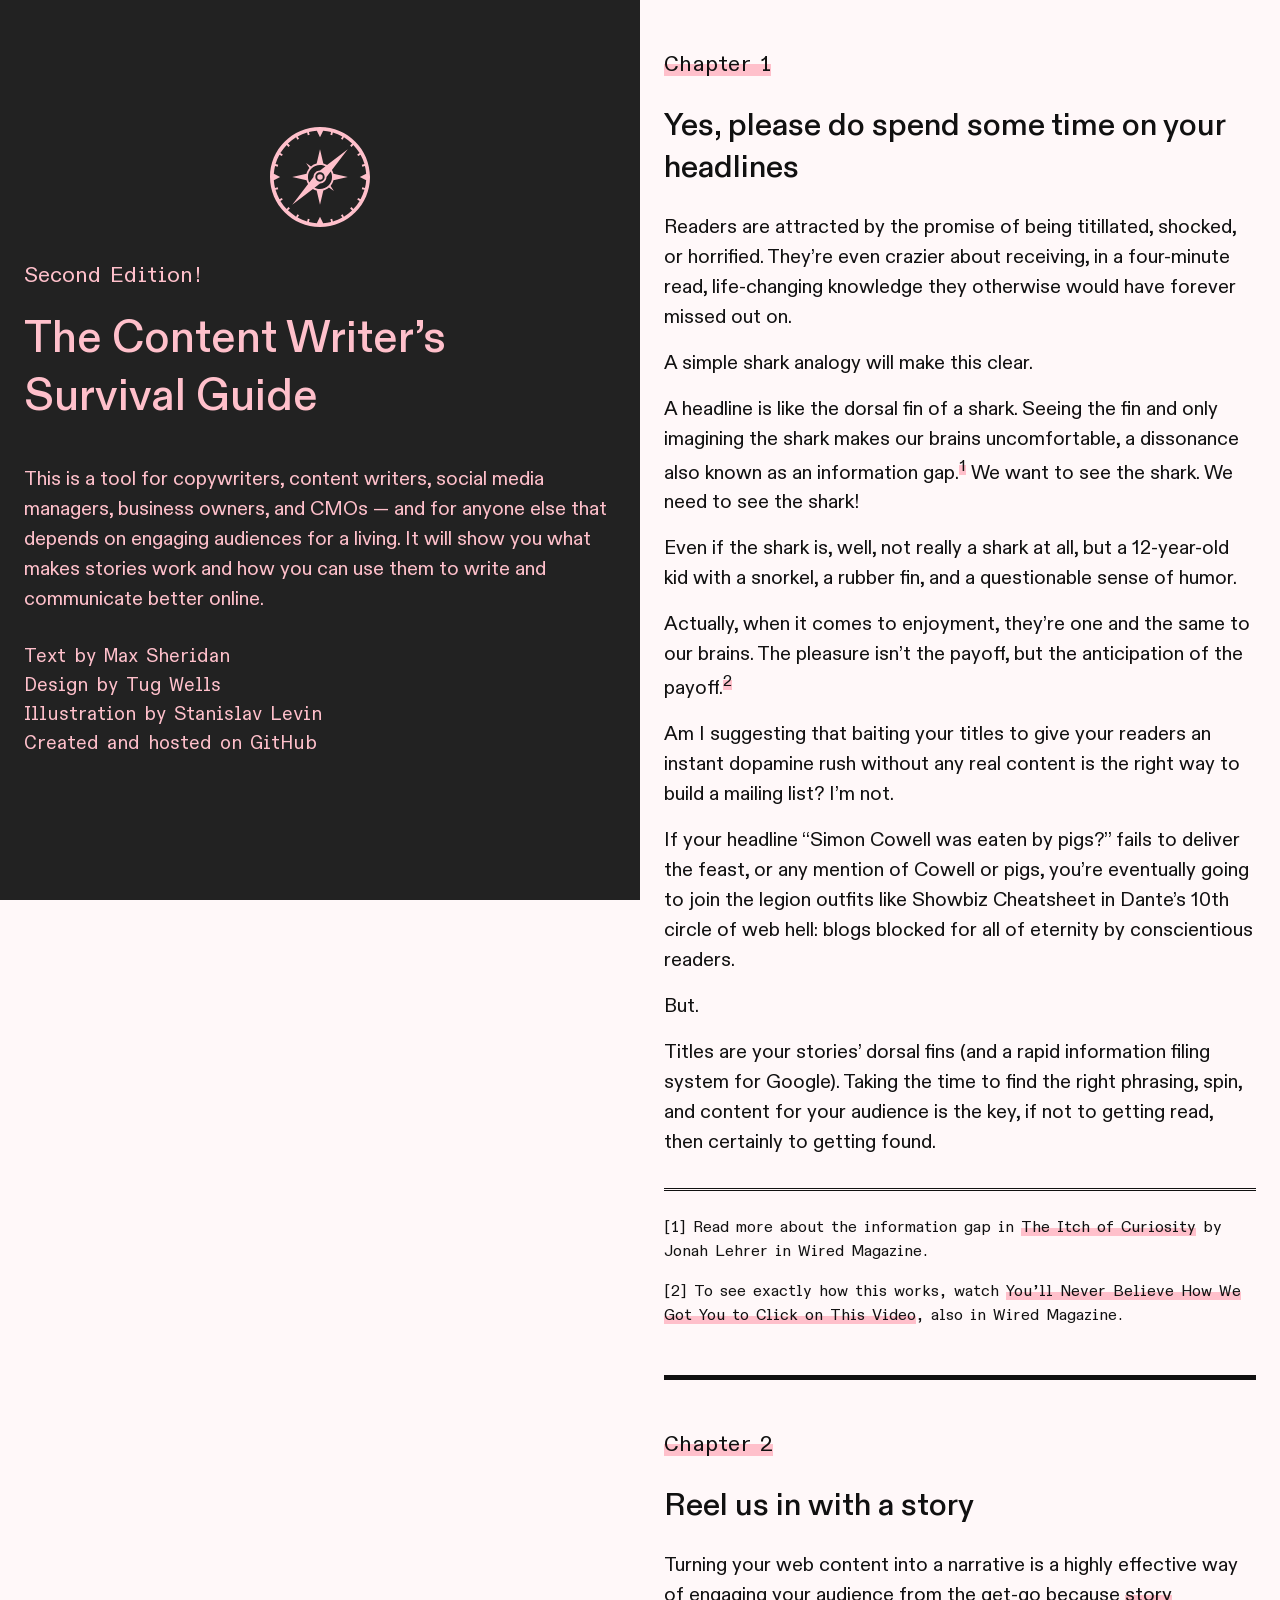
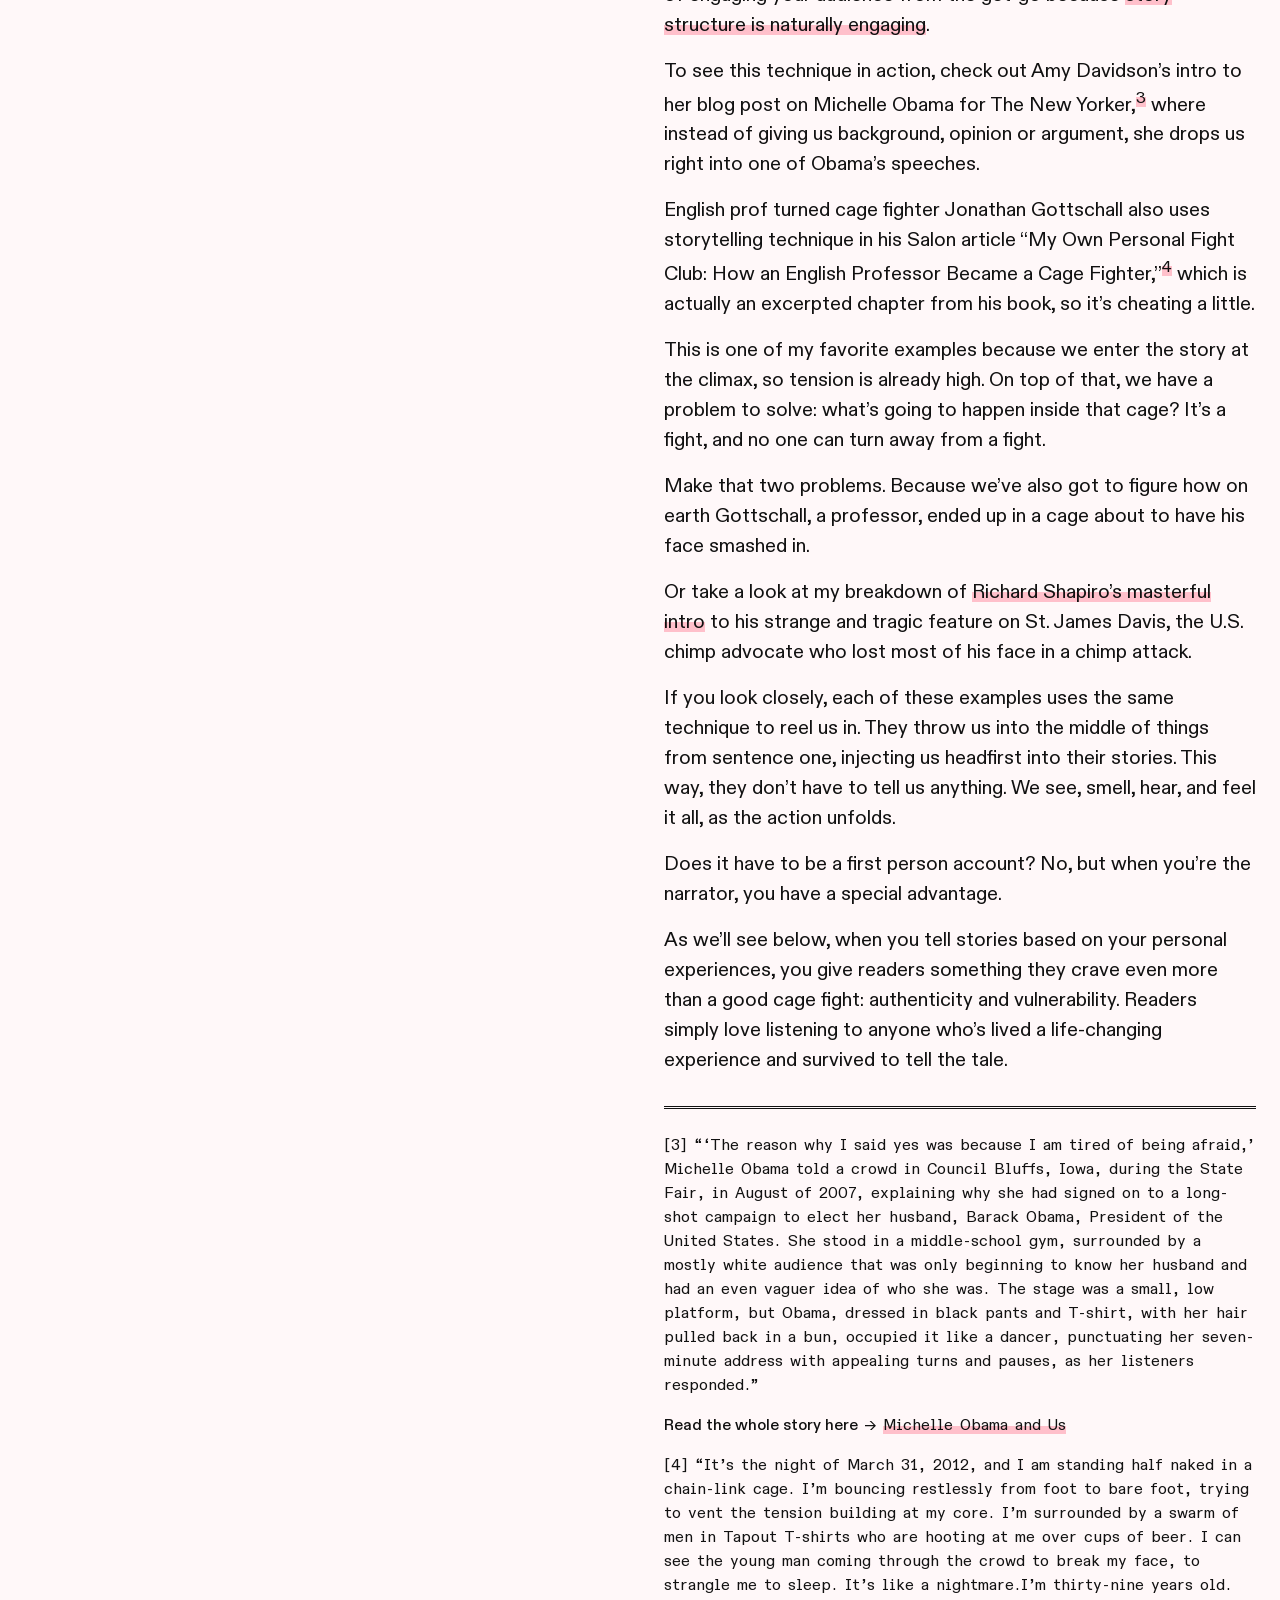
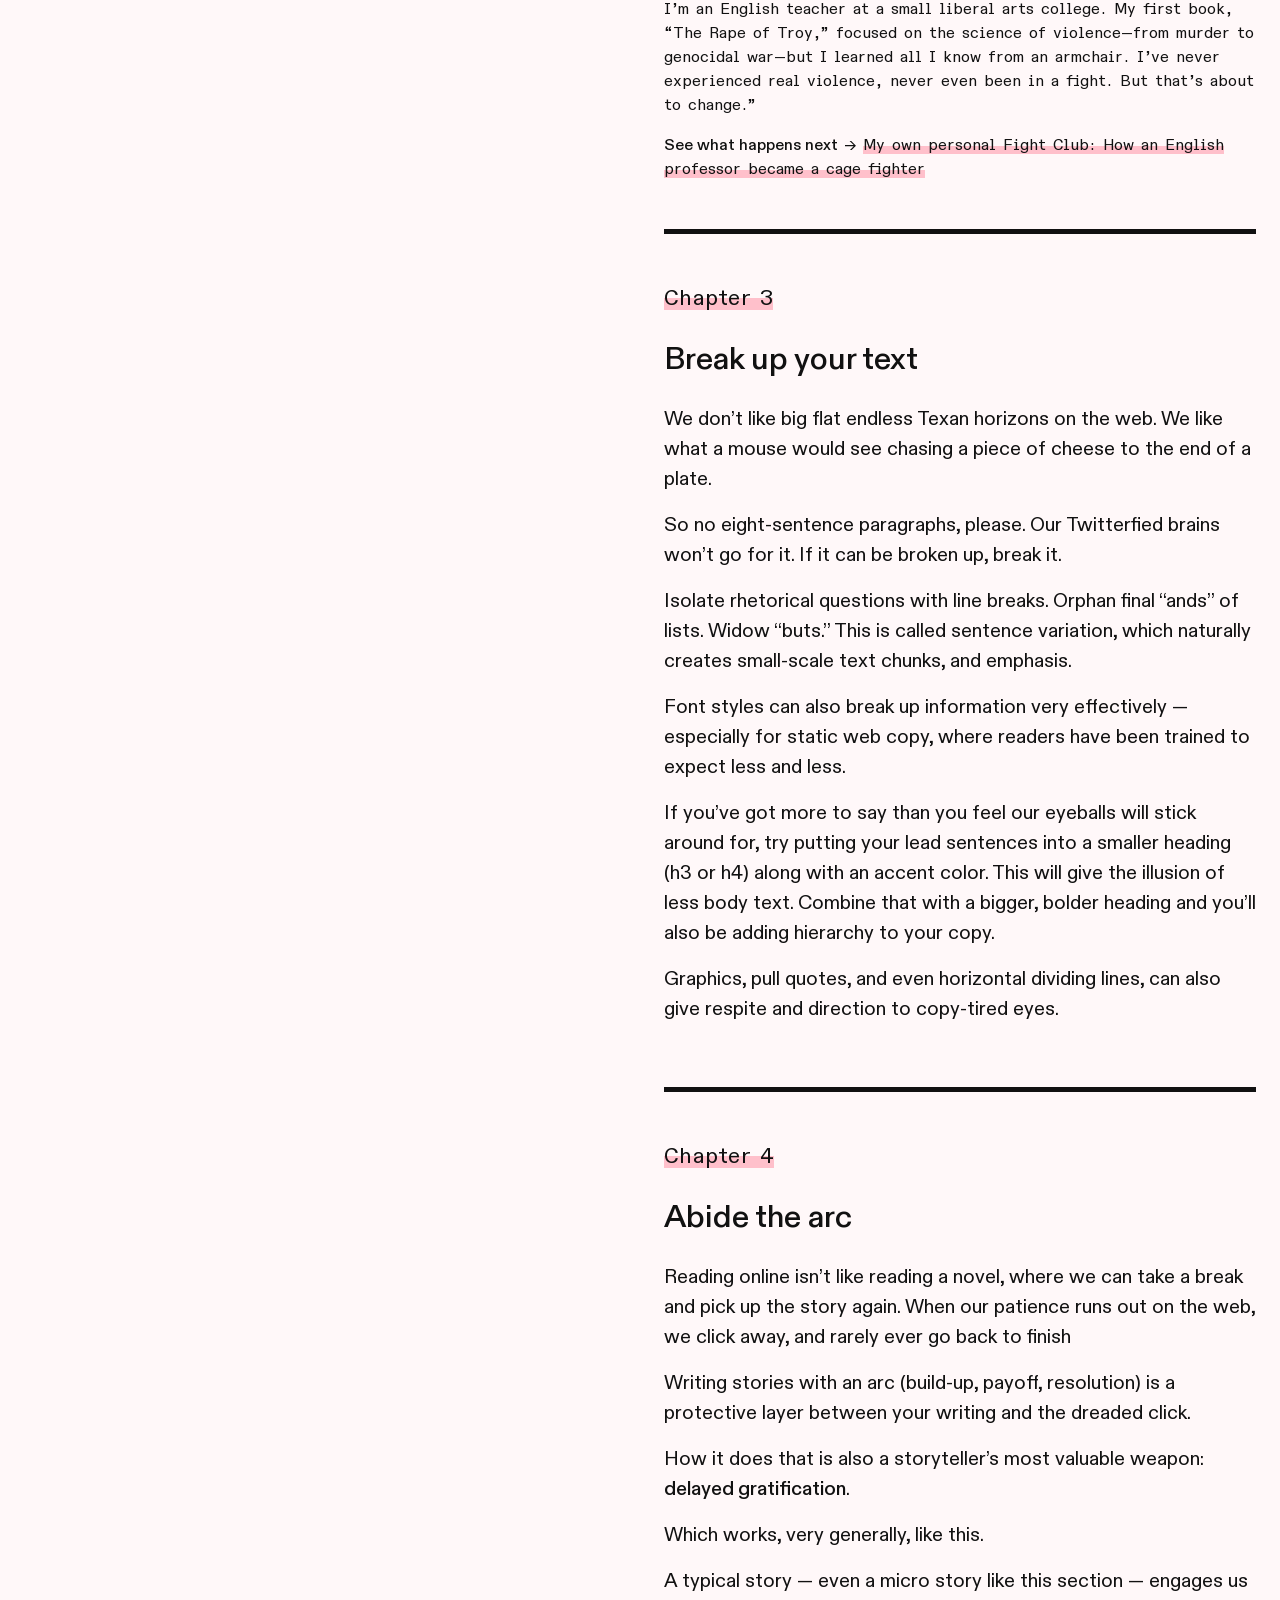
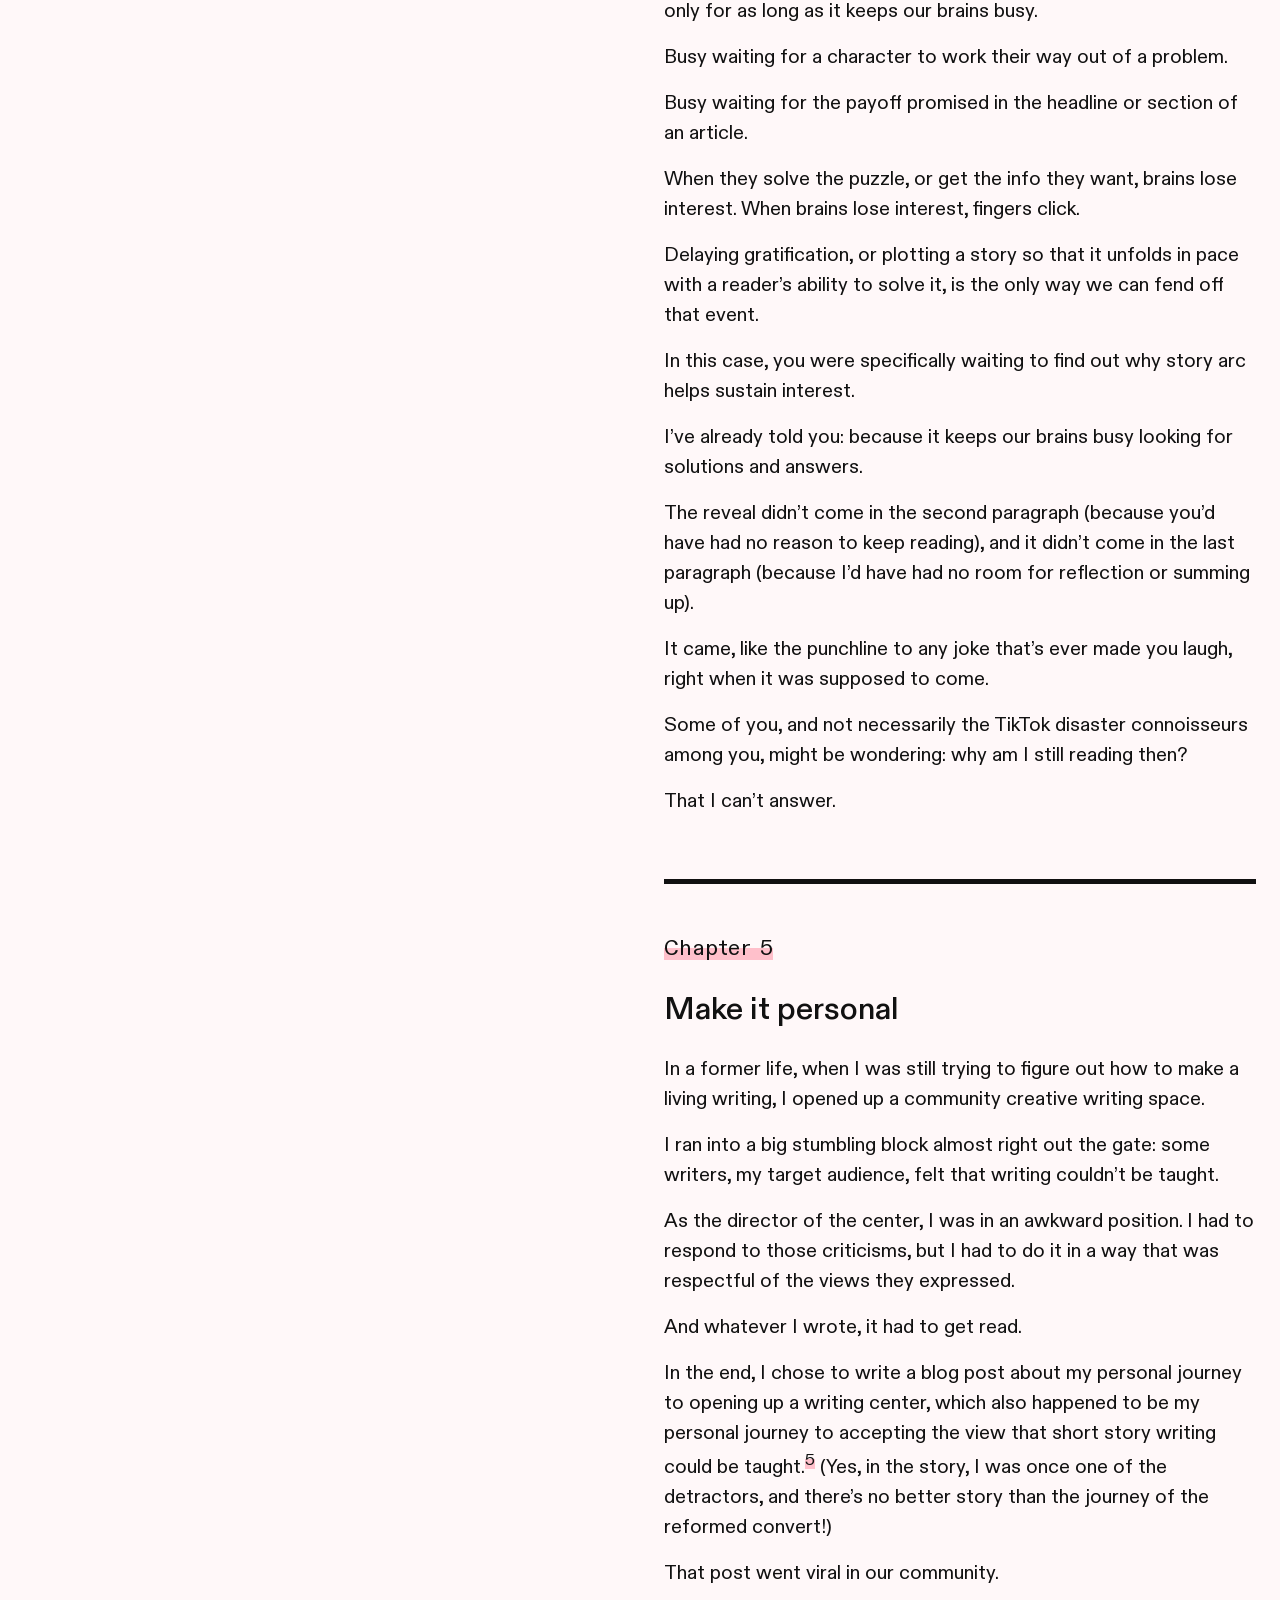
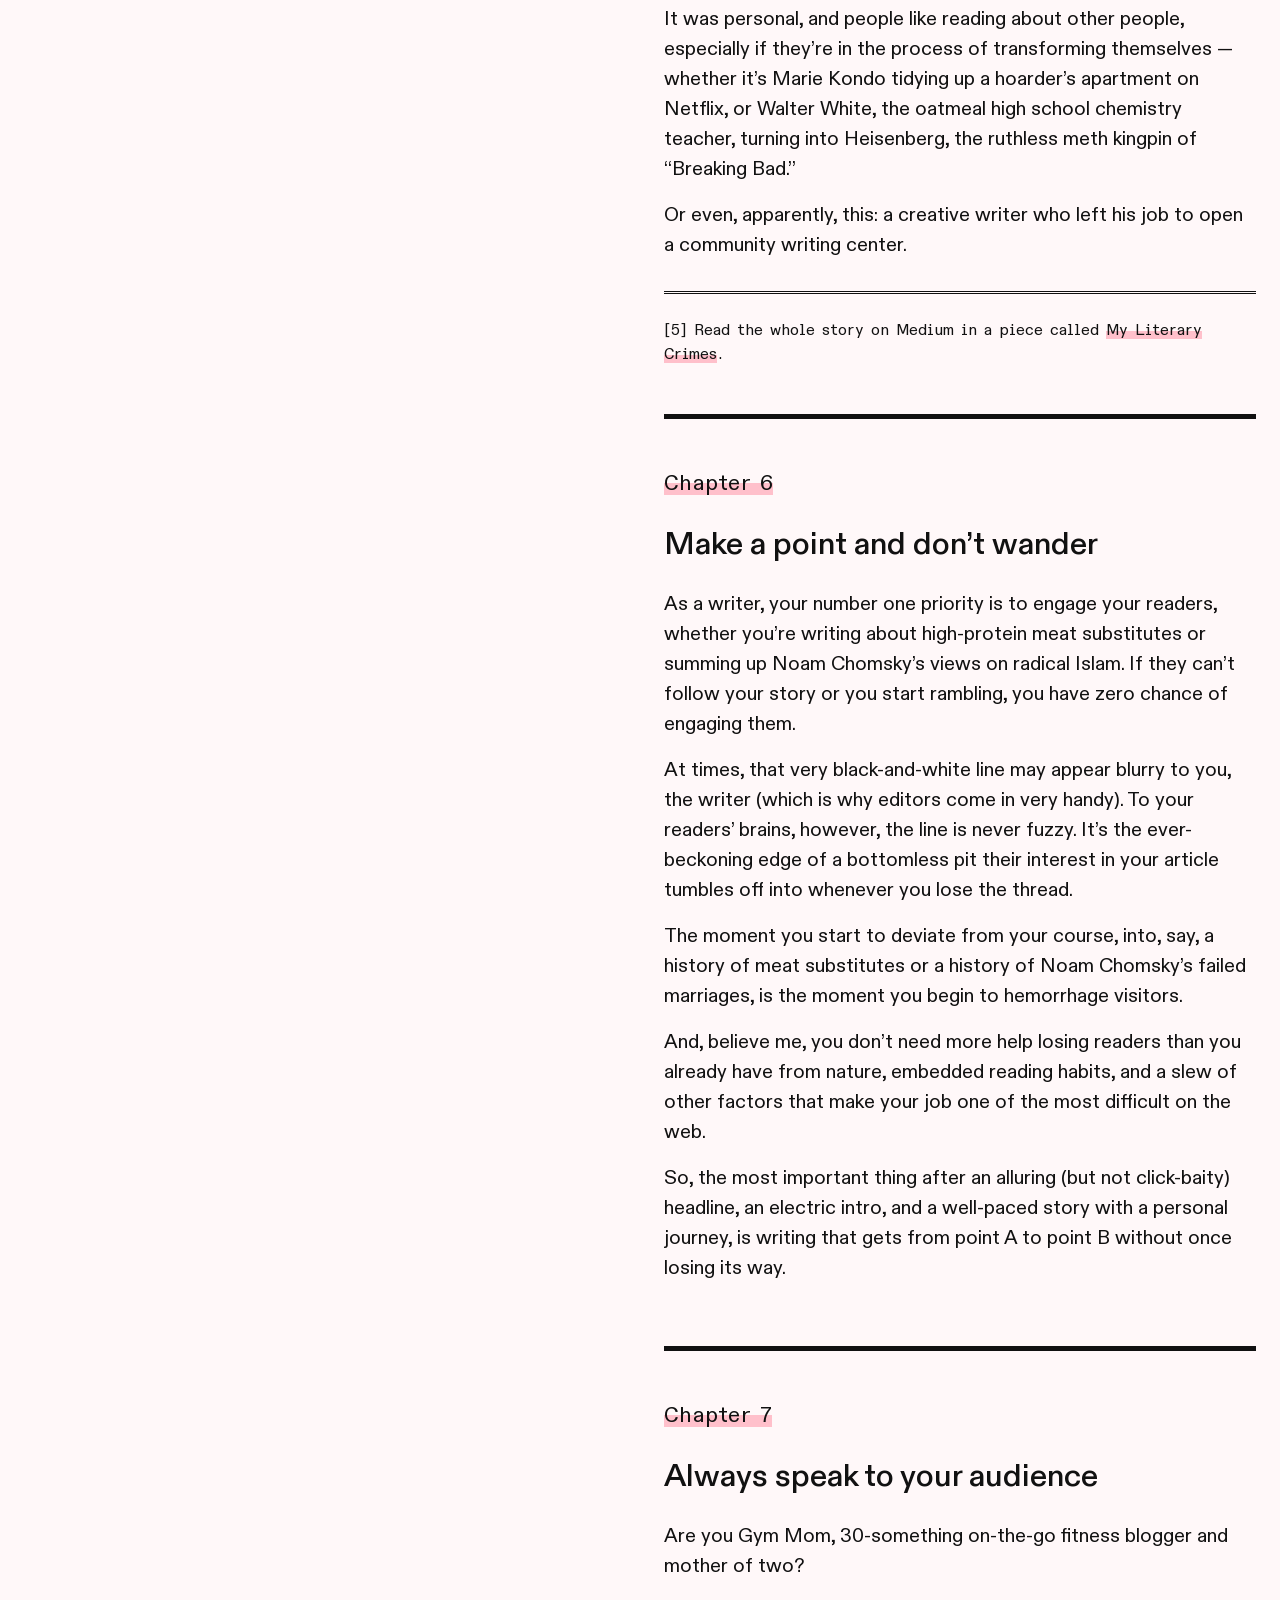
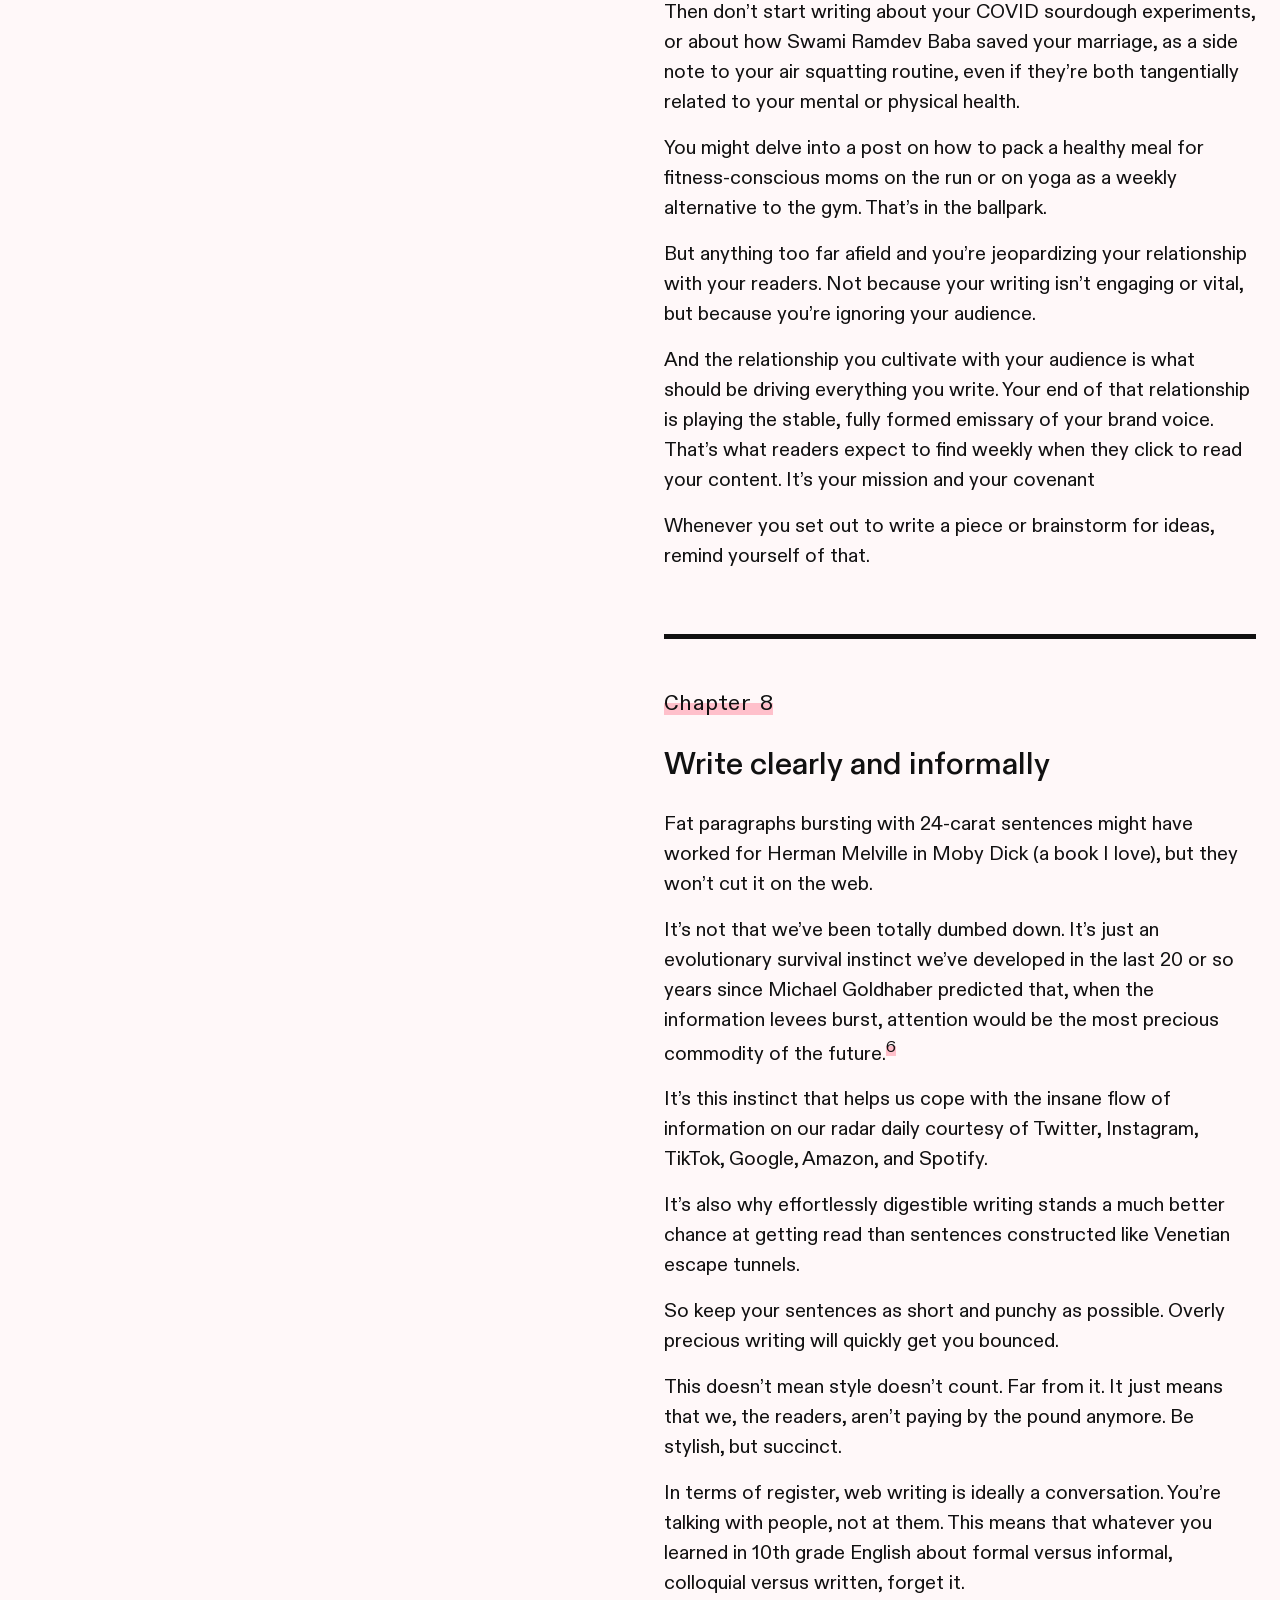
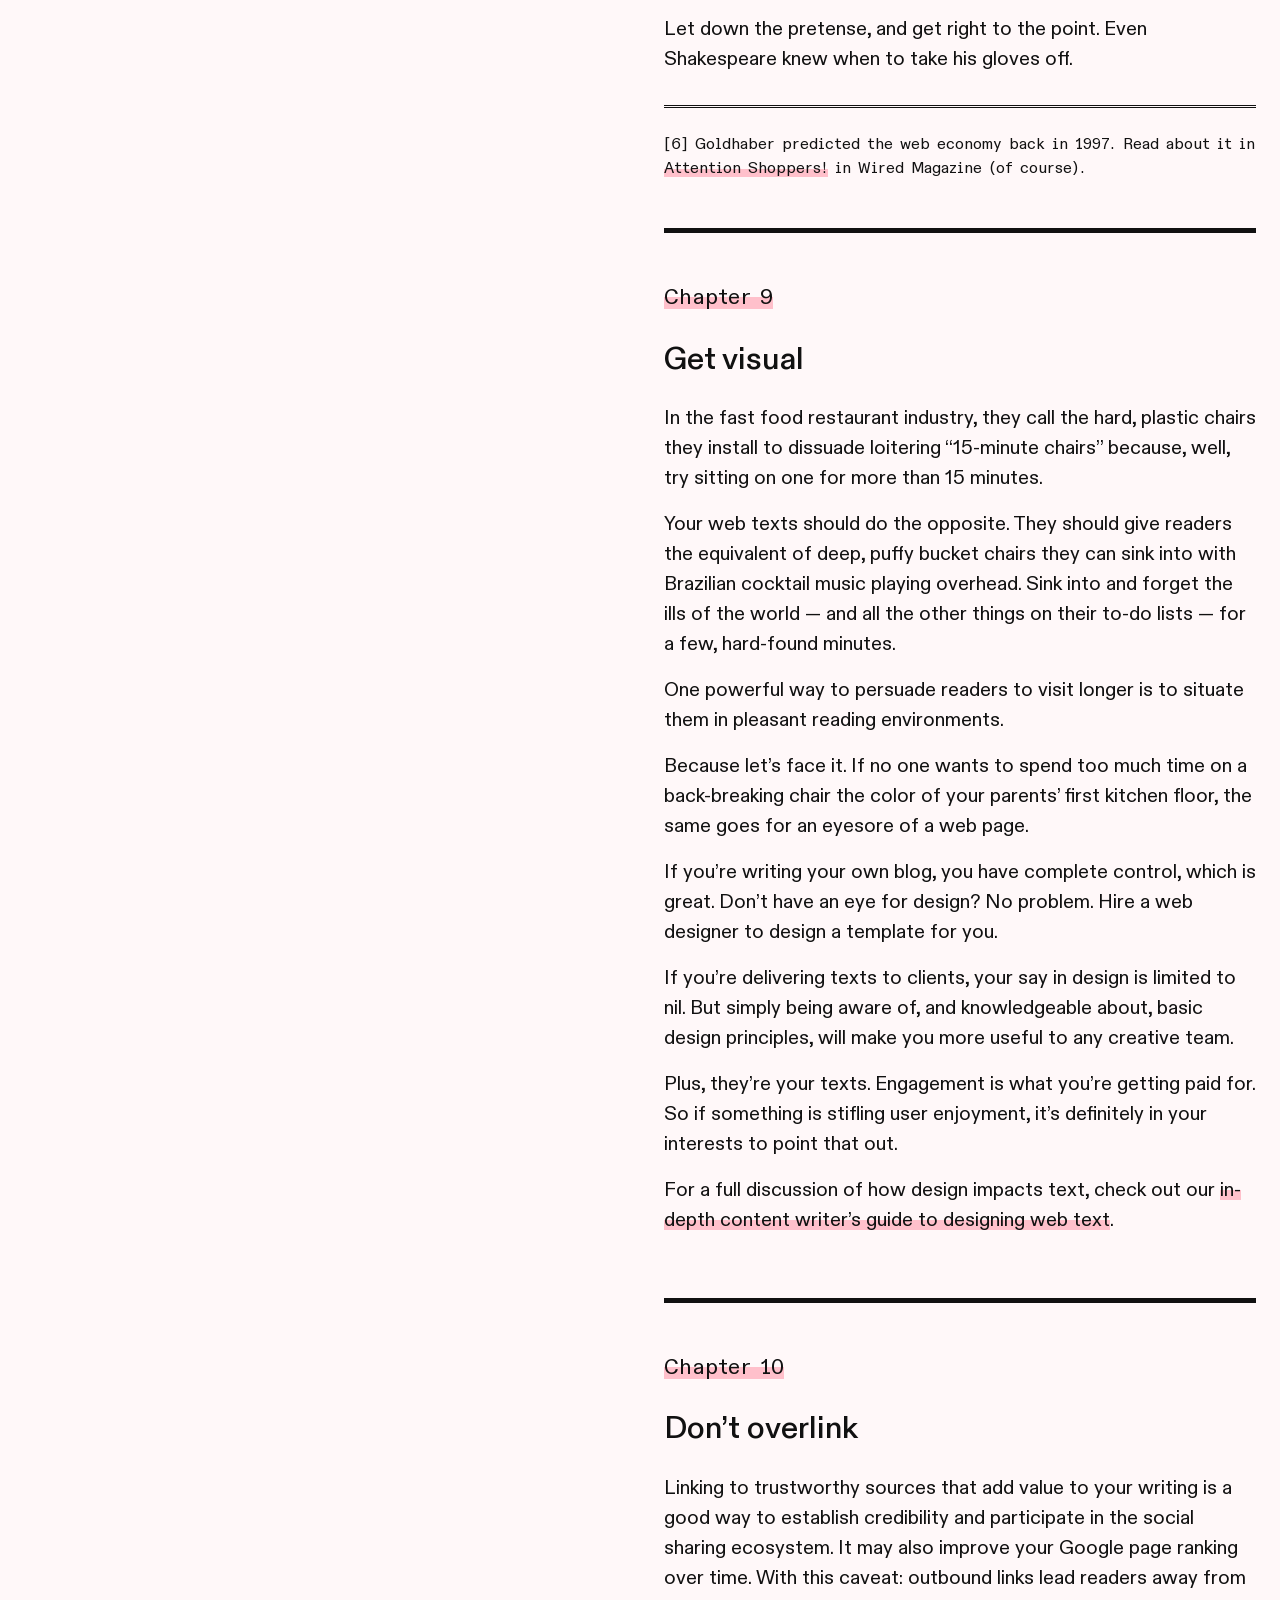
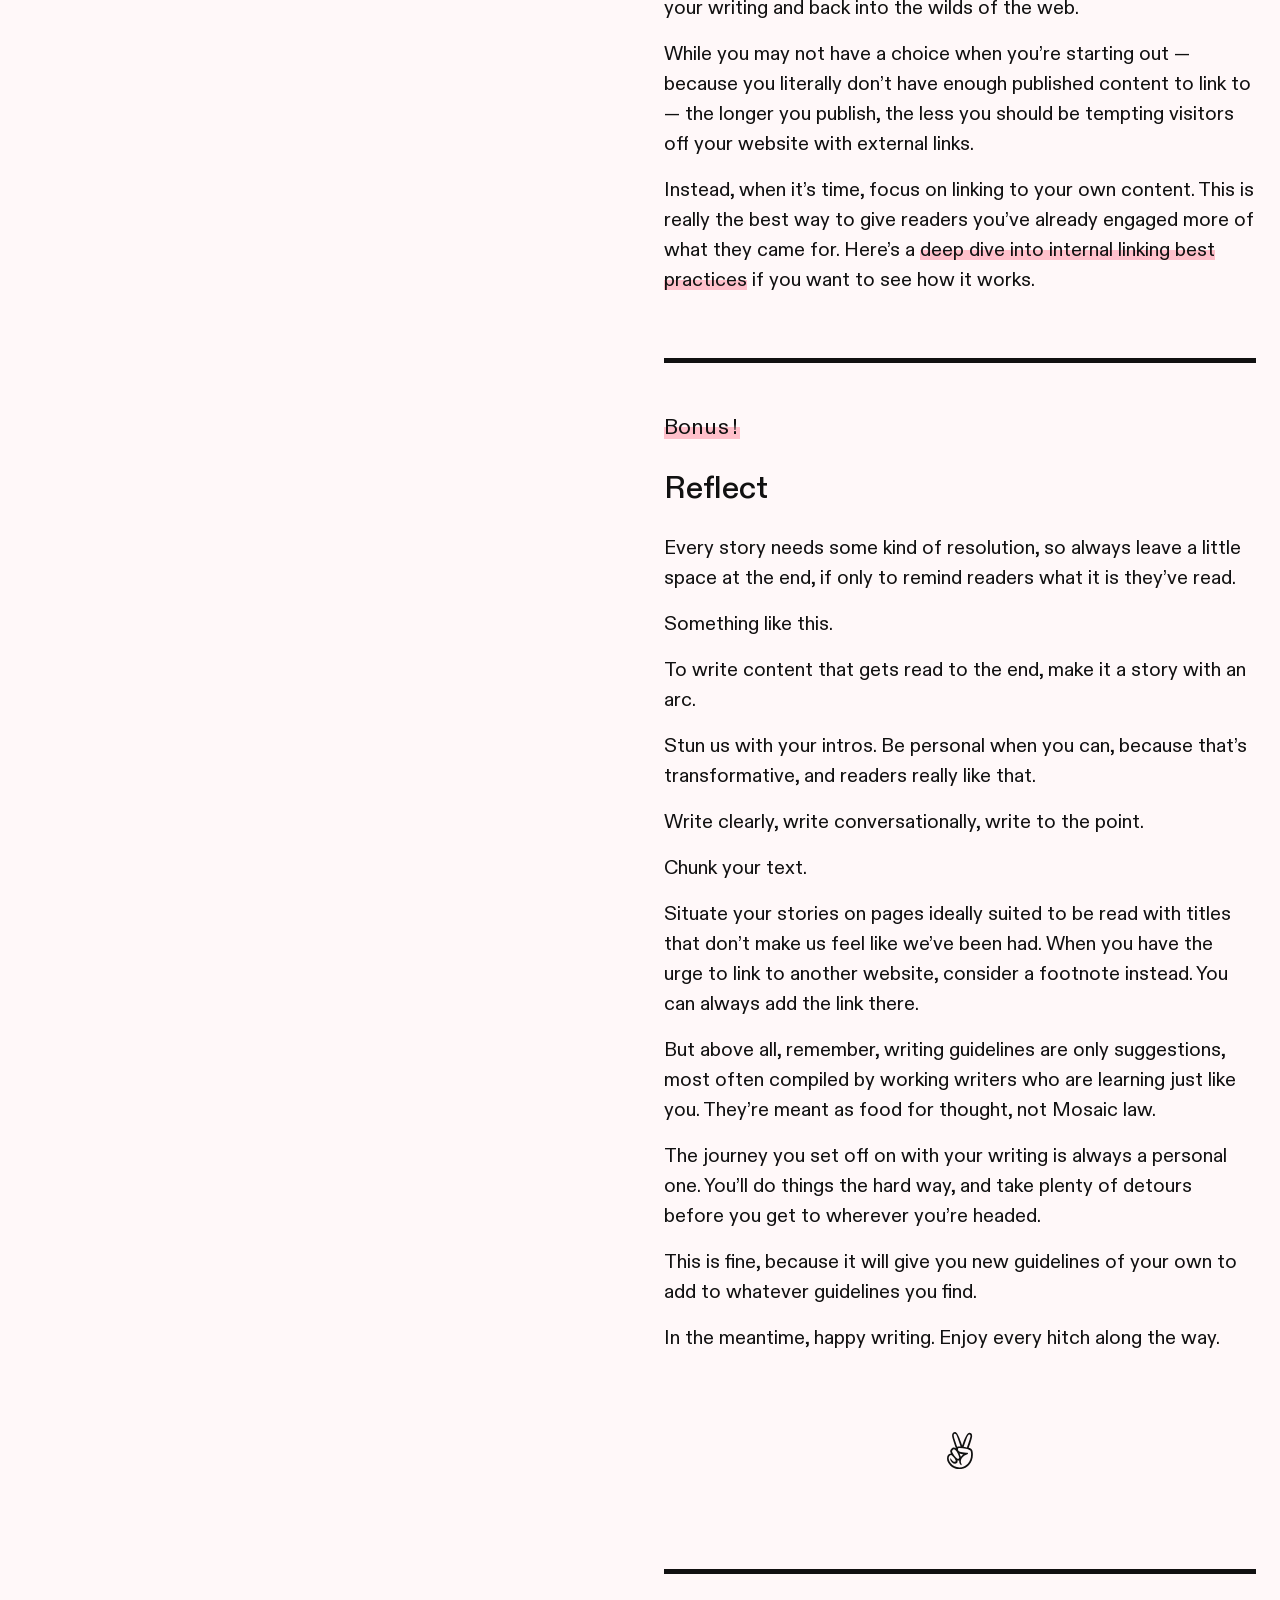
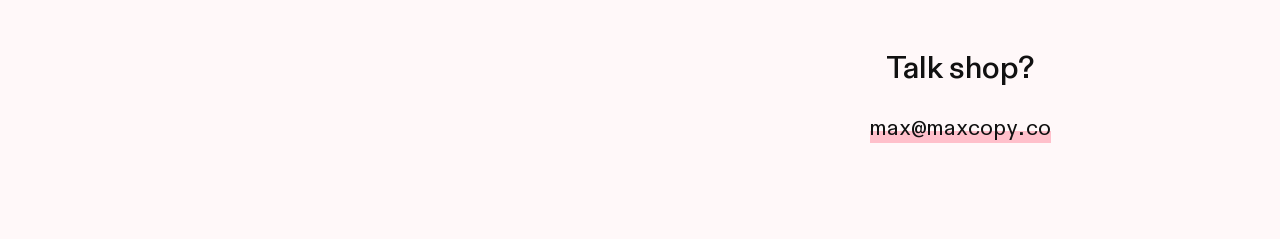
==== index.html @ ed60db4e "Update index head" ====
<!DOCTYPE html>
<html lang="en">
    <head>
		<meta name="robots" content="noindex, nofollow">
		<meta charset="utf-8">
		<meta http-equiv="X-UA-Compatible" content="IE=edge">
        <meta name="viewport" content="width=device-width, initial-scale=1, interactive-widget=resizes-content">
        <meta name="color-scheme" content="light only">
        <link rel="preload" as="font" href="/assets/type/ABC_Diatype.woff2" type="font/woff2" crossorigin=”anonymous”>
        <link rel="preload" as="font" href="/assets/type/ABC_Diatype_Medium.woff2" type="font/woff2" crossorigin=”anonymous”>
		<link rel="preload" as="font" href="/assets/type/ABC_Diatype_Semi-Mono.woff2" type="font/woff2" crossorigin=”anonymous”>
		<link rel="preload" as="image" href="/assets/graphics/cursor-dark.svg" type="image/svg+xml">
        <link rel="preload" as="image" href="/assets/graphics/cursor-light.svg" type="image/svg+xml">
        <title>Content Writer’s Survival Guide</title>
        <link rel="stylesheet" href="/sticky.css" type="text/css">
		<link rel="icon" sizes="32x32" href="/favicon.ico" type="image/x-icon">
        <link rel="icon" sizes="any" href="/favicon.svg" type="image/svg+xml" >
        <link rel="apple-touch-icon" href="/assets/icons/apple_touch_icon.png" type="image/png">
		<link rel="manifest" as="fetch" href="/manifest.json" type="application/json">
        <link rel="canonical" href="https://cwsg.maxcopy.co">
        <script src="/dropdown_header.js" defer></script>
		<script src="/cursor_switch.js" defer></script>
        <meta name="description" content="How to write better story-driven copy">
        <meta name="thumbnail" content="https://cwsg.maxcopy.co/assets/graphics/share.webp">
        <meta property="og:site_name" content="Content Writer’s Survival Guide">
        <meta property="og:title" content="Content Writer’s Survival Guide">
        <meta property="og:type" content="website">
        <meta property="og:url" content="https://cwsg.maxcopy.co">
        <meta property="og:image" content="https://cwsg.maxcopy.co/assets/graphics/share.webp">
        <meta property="og:image:type" content="image/webp">
        <meta property="og:image:width" content="720">
        <meta property="og:image:height" content="720">
    </head>
    <body>
		<header class="dropdown">
			<p>Content Writer’s Survival Guide</p>
		</header>
        <main>
			<div id="cwsg" class="page">
				<div class="cover">
					<div class="text-overlay">
						<img src="assets/graphics/compass.svg" alt="compass" width="100px" height="100px" style="margin: 0 auto 2em" fetchpriority="high" loading="eager">
						</img>   
						<h2 style="box-shadow: none; margin-bottom: 1rem;">Second Edition!</h2>
						<h1>The Content Writer’s Survival Guide</h1><p>
						<p style="margin: 1.5rem 0 1.75rem 0;"">This is a tool for copywriters, content writers, social media managers, business owners, and CMOs — and for anyone else that depends on engaging audiences for a living. It will show you what makes stories work and how you can use them to write and communicate better online.</p>
						<p class="credits">
							Text by Max Sheridan<br>
							Design by Tug Wells<br>
							Illustration by Stanislav Levin<br>
							Created and hosted on GitHub
						</p> 
					</div>
				</div> 
				<div class="text">
					<div class="text-wrapper">
						<section id="chapter-1">
							<h2>Chapter 1</h2>
							<h3>Yes, please do spend some time on your headlines</h3>
							<p>Readers are attracted by the promise of being titillated, shocked, or horrified. They’re even crazier about receiving, in a four-minute read, life-changing knowledge they otherwise would have forever missed out on.</p>
							<p>
							A simple shark analogy will make this clear.</p>
							<p>
							A headline is like the dorsal fin of a shark. Seeing the fin and only imagining the shark makes our brains uncomfortable, a dissonance also known as an information gap.<sup>1</sup> We want to see the shark. We need to see the shark!</p>
							<p>
							Even if the shark is, well, not really a shark at all, but a 12-year-old kid with a snorkel, a rubber fin, and a questionable sense of humor.</p>
							<p>
							Actually, when it comes to enjoyment, they’re one and the same to our brains. The pleasure isn’t the payoff, but the anticipation of the payoff.<sup>2</sup></p>
							<p>
							Am I suggesting that baiting your titles to give your readers an instant dopamine rush without any real content is the right way to build a mailing list? I’m not.</p>
							<p>
							If your headline “Simon Cowell was eaten by pigs?” fails to deliver the feast, or any mention of Cowell or pigs, you’re eventually going to join the legion outfits like Showbiz Cheatsheet in Dante’s 10th circle of web hell: blogs blocked for all of eternity by conscientious readers.</p>
							<p>
							But.</p>
							<p>
							Titles are your stories’ dorsal fins (and a rapid information filing system for Google). Taking the time to find the right phrasing, spin, and content for your audience is the key, if not to getting read, then certainly to getting found.</p>
							<div class="notes">
								<h4>[1] Read more about the information gap in <a target="_blank" href="https://www.wired.com/2010/08/the-itch-of-curiosity/">The Itch of Curiosity</a> by Jonah Lehrer in Wired Magazine.</h4>
								<h4>[2] To see exactly how this works, watch <a target="_blank" href="https://www.wired.com/video/watch/you-ll-never-believe-how-we-got-you-to-click-on-this-video">You’ll Never Believe How We Got You to Click on This Video</a>, also in Wired Magazine.</h4>
							</div>
						</section>
						<section id="chapter-2">
							<h2>Chapter 2</h2>
							<h3>Reel us in with a story</h3>
							<p>Turning your web content into a narrative is a highly effective way of engaging your audience from the get-go because <a href="https://medium.com/storyline-creatives/if-storytelling-had-rules-they-would-look-like-this-a3acf5697bb3" target="_blank">story structure is naturally engaging</a>.</p>
							<p>
							To see this technique in action, check out Amy Davidson’s intro to her blog post on Michelle Obama for The New Yorker,<sup>3</sup> where instead of giving us background, opinion or argument, she drops us right into one of Obama’s speeches.</p>
							<p>
							English prof turned cage fighter Jonathan Gottschall also uses story­telling technique in his Salon article “My Own Personal Fight Club: How an English Professor Became a Cage Fighter,”<sup>4</sup> which is actually an excerpted chapter from his book, so it’s cheating a little.</p>
							<p>
							This is one of my favorite examples because we enter the story at the climax, so tension is already high. On top of that, we have a problem to solve: what’s going to happen inside that cage? It’s a fight, and no one can turn away from a fight.</p>
							<p>
							Make that two problems. Because we’ve also got to figure how on earth Gottschall, a professor, ended up in a cage about to have his face smashed in.</p>
							<p>
							Or take a look at my breakdown of <a href="https://medium.com/storyline-creatives/how-to-write-hooks-readers-cant-resist-7c6bb1d9c791" target="_blank">Richard Shapiro’s masterful intro</a> to his strange and tragic feature on St. James Davis, the U.S. chimp advocate who lost most of his face in a chimp attack.</p>
							<p>
							If you look closely, each of these examples uses the same technique to reel us in. They throw us into the middle of things from sentence one, injecting us headfirst into their stories. This way, they don’t have to tell us anything. We see, smell, hear, and feel it all, as the action unfolds.</p>
							<p>
							Does it have to be a first person account? No, but when you’re the narrator, you have a special advantage.</p>
							<p>As we’ll see below, when you tell stories based on your personal experiences, you give readers something they crave even more than a good cage fight: authenticity and vulnerability. Readers simply love listening to anyone who’s lived a life-changing experience and survived to tell the tale.</p>
							<div class="notes">
								<h4>[3]&#32;“‘The reason why I said yes was because I am tired of being afraid,’ Michelle Obama told a crowd in Council Bluffs, Iowa, during the State Fair, in August of 2007, explaining why she had signed on to a long-shot campaign to elect her husband, Barack Obama, President of the United States. She stood in a middle-school gym, surrounded by a mostly white audience that was only beginning to know her husband and had an even vaguer idea of who she was. The stage was a small, low platform, but Obama, dressed in black pants and T-shirt, with her hair pulled back in a bun, occupied it like a dancer, punctuating her seven-minute address with appealing turns and pauses, as her listeners responded.”<p>
								</h4>
								<h4><b>Read the whole story here</b>&#32;<svg class="arrow-right" width="100%" height="100%" viewBox="0 0 173 148" version="1.1" xmlns="http://www.w3.org/2000/svg" xmlns:xlink="http://www.w3.org/1999/xlink" xml:space="preserve" xmlns:serif="http://www.serif.com/" style="fill-rule:evenodd;clip-rule:evenodd;stroke-linejoin:round;stroke-miterlimit:2;"><g transform="matrix(20.0535,0,0,20.0535,-664.694,-497.055)"><path d="M36.746,32.167L38.042,32.167L41.738,28.483L38.042,24.787L36.746,24.787L39.95,27.991L33.146,27.991L33.146,28.975L39.95,28.975L36.746,32.167Z" style="fill:rgb(17,17,17);fill-rule:nonzero;"/></g></svg>&#32;<a href="https://www.newyorker.com/magazine/2017/01/02/michelle-obama-and-us" target="_blank">Michelle Obama and Us</a>
								</h4>
								<h4>
								[4] “It’s the night of March 31, 2012, and I am standing half naked in a chain-link cage. I’m bouncing restlessly from foot to bare foot, trying to vent the tension building at my core. I’m surrounded by a swarm of men in Tapout T-shirts who are hooting at me over cups of beer. I can see the young man coming through the crowd to break my face, to strangle me to sleep. It’s like a nightmare.I’m thirty-nine years old. I’m an English teacher at a small liberal arts college. My first book, “The Rape of Troy,” focused on the science of violence—from murder to genocidal war—but I learned all I know from an armchair. I’ve never experienced real violence, never even been in a fight. But that’s about to change.”
								</h4>
								<h4><b>See what happens next</b>&#32;<svg class="arrow-right" width="100%" height="100%" viewBox="0 0 173 148" version="1.1" xmlns="http://www.w3.org/2000/svg" xmlns:xlink="http://www.w3.org/1999/xlink" xml:space="preserve" xmlns:serif="http://www.serif.com/" style="fill-rule:evenodd;clip-rule:evenodd;stroke-linejoin:round;stroke-miterlimit:2;"><g transform="matrix(20.0535,0,0,20.0535,-664.694,-497.055)"><path d="M36.746,32.167L38.042,32.167L41.738,28.483L38.042,24.787L36.746,24.787L39.95,27.991L33.146,27.991L33.146,28.975L39.95,28.975L36.746,32.167Z" style="fill:rgb(17,17,17);fill-rule:nonzero;"/></g></svg>&#32;<a href="https://www.salon.com/2015/04/17/my_own_personal_fight_club_how_an_english_professor_became_a_cage_fighter/" target="_blank">My own personal Fight Club: How an English professor became a cage fighter</a>
								</h4>
							</div>	
						</section>
						<section id="chapter-3">
							<h2>Chapter 3</h2>
							<h3>Break up your text</h3>
							<p>We don’t like big flat endless Texan horizons on the web. We like what a mouse would see chasing a piece of cheese to the end of a plate.</p>
							<p>
							So no eight-sentence paragraphs, please. Our Twitterfied brains won’t go for it. If it can be broken up, break it.</p>
							<p>
							Isolate rhetorical questions with line breaks. Orphan final “ands” of lists. Widow “buts.” This is called sentence variation, which naturally creates small-scale text chunks, and emphasis.</p>
							<p>
							Font styles can also break up information very effectively — especially for static web copy, where readers have been trained to expect less and less.</p> 
							<p>
							If you’ve got more to say than you feel our eyeballs will stick around for, try putting your lead sentences into a smaller heading (h3 or h4) along with an accent color. This will give the illusion of less body text. Combine that with a bigger, bolder heading and you’ll also be adding hierarchy to your copy.</p>
							<p>
							Graphics, pull quotes, and even horizontal dividing lines, can also give respite and direction to copy-tired eyes.</p>
						</section>
						<section id="chapter-4">
							<h2>Chapter 4</h2>
							<h3>Abide the arc</h3>
							<p>Reading online isn’t like reading a novel, where we can take a break and pick up the story again. When our patience runs out on the web, we click away, and rarely ever go back to finish</p>
							<p>
							Writing stories with an arc (build-up, payoff, resolution) is a protective layer between your writing and the dreaded click.</p>
							<p>
							How it does that is also a storyteller’s most valuable weapon: <b>delayed gratification</b>.</p>
							<p>
							Which works, very generally, like this.</p>
							<p>
							A typical story — even a micro story like this section — engages us only for as long as it keeps our brains busy.</p>
							<p>
							Busy waiting for a character to work their way out of a problem.</p>
							<p>
							Busy waiting for the payoff promised in the headline or section of an article.</p>
							<p>
							When they solve the puzzle, or get the info they want, brains lose interest. When brains lose interest, fingers click.</p>
							<p>
							Delaying gratification, or plotting a story so that it unfolds in pace with a reader’s ability to solve it, is the only way we can fend off that event.</p>
							<p>
							In this case, you were specifically waiting to find out why story arc helps sustain interest.</p>
							<p>
							I’ve already told you: because it keeps our brains busy looking for solutions and answers.</p>
							<p>
							The reveal didn’t come in the second paragraph (because you’d have had no reason to keep reading), and it didn’t come in the last paragraph (because I’d have had no room for reflection or summing up).</p>
							<p>
							It came, like the punchline to any joke that’s ever made you laugh, right when it was supposed to come.</p>
							<p>
							Some of you, and not necessarily the TikTok disaster connoisseurs among you, might be wondering: why am I still reading then?</p>
							<p>
							That I can’t answer.</p>
						</section>
						<section id="chapter-5">
							<h2>Chapter 5</h2>
							<h3>Make it personal</h3>
							<p>In a former life, when I was still trying to figure out how to make a living writing, I opened up a community creative writing space.</p>
							<p>
							I ran into a big stumbling block almost right out the gate: some writers, my target audience, felt that writing couldn’t be taught.</p>
							<p>
							As the director of the center, I was in an awkward position. I had to respond to those criticisms, but I had to do it in a way that was respectful of the views they expressed.</p>
							<p>
							And whatever I wrote, it had to get read.</p>
							<p>
							In the end, I chose to write a blog post about my personal journey to opening up a writing center, which also happened to be my personal journey to accepting the view that short story writing could be taught.<sup>5</sup> (Yes, in the story, I was once one of the detractors, and there’s no better story than the journey of the reformed convert!)</p>
							<p>
							That post went viral in our community.</p>
							<p>
							It was personal, and people like reading about other people, especially if they’re in the process of transforming themselves — whether it’s Marie Kondo tidying up a hoarder’s apartment on Netflix, or Walter White, the oatmeal high school chemistry teacher, turning into Heisenberg, the ruthless meth kingpin of “Breaking Bad.”</p>
							<p>
							Or even, apparently, this: a creative writer who left his job to open a community writing center.</p>
							<div class="notes">
								<h4>[5] Read the whole story on Medium in a piece called <a href="https://medium.com/@maxsheridan/my-literary-crimes-a-defense-of-teaching-storytelling-a3ebddba0264" target="_blank">My Literary Crimes</a>.
								</h4>
							</div>	
						</section>
						<section id="chapter-6">
							<h2>Chapter 6</h2>		
							<h3>Make a point and don’t wander</h3>					
							<p>As a writer, your number one priority is to engage your readers, whether you’re writing about high-protein meat substitutes or summing up Noam Chomsky’s views on radical Islam. If they can’t follow your story or you start rambling, you have zero chance of engaging them.</p> 
							<p>
							At times, that very black-and-white line may appear blurry to you, the writer (which is why editors come in very handy). To your readers’ brains, however, the line is never fuzzy. It’s the ever-beckoning edge of a bottomless pit their interest in your article tumbles off into whenever you lose the thread.</p> 
							<p>
							The moment you start to deviate from your course, into, say, a history of meat substitutes or a history of Noam Chomsky’s failed marriages, is the moment you begin to hemorrhage visitors.</p> 
							<p>
							And, believe me, you don’t need more help losing readers than you already have from nature, embedded reading habits, and a slew of other factors that make your job one of the most difficult on the web.</p> 
							<p>
							So, the most important thing after an alluring (but not click-baity) headline, an electric intro, and a well-paced story with a personal journey, is writing that gets from point A to point B without once losing its way.</p>
						</section>
						<section id="chapter-7">
							<h2>Chapter 7</h2>
							<h3>Always speak to your audience</h3>
							<p>Are you Gym Mom, 30-something on-the-go fitness blogger and mother of two?</p>
							<p>
							Then don’t start writing about your COVID sourdough experiments, or about how Swami Ramdev Baba saved your marriage, as a side note to your air squatting routine, even if they’re both tangentially related to your mental or physical health.</p>
							<p>
							You might delve into a post on how to pack a healthy meal for fitness-conscious moms on the run or on yoga as a weekly alternative to the gym. That’s in the ballpark.</p>
							<p>
							But anything too far afield and you’re jeopardizing your relationship with your readers. Not because your writing isn’t engaging or vital, but because you’re ignoring your audience.</p>
							<p>
							And the relationship you cultivate with your audience is what should be driving everything you write. Your end of that relationship is playing the stable, fully formed emissary of your brand voice. That’s what readers expect to find weekly when they click to read your content. It’s your mission and your covenant </p>
							<p>
							Whenever you set out to write a piece or brainstorm for ideas, remind yourself of that.</p>	
						</section>
						<section id="chapter-8">
							<h2>Chapter 8</h2>
							<h3>Write clearly and informally</h3>
							<p>Fat paragraphs bursting with 24-carat sentences might have worked for Herman Melville in Moby Dick (a book I love), but they won’t cut it on the web.</p>
							<p>
							It’s not that we’ve been totally dumbed down. It’s just an evolutionary survival instinct we’ve developed in the last 20 or so years since Michael Goldhaber predicted that, when the information levees burst, attention would be the most precious commodity of the future.<sup>6</sup></p>
							<p>
							It’s this instinct that helps us cope with the insane flow of information on our radar daily courtesy of Twitter, Instagram, TikTok, Google, Amazon, and Spotify.</p>
							<p>
							It’s also why effortlessly digestible writing stands a much better chance at getting read than sentences constructed like Venetian escape tunnels.</p>
							<p>
							So keep your sentences as short and punchy as possible. Overly precious writing will quickly get you bounced.</p>
							<p>
							This doesn’t mean style doesn’t count. Far from it. It just means that we, the readers, aren’t paying by the pound anymore. Be stylish, but succinct.</p>
							<p>
							In terms of register, web writing is ideally a conversation. You’re talking with people, not at them. This means that whatever you learned in 10th grade English about formal versus informal, colloquial versus written, forget it.</p>
							<p>
							Let down the pretense, and get right to the point. Even Shakespeare knew when to take his gloves off.</p>
							<div class="notes">
								<h4>[6] Goldhaber predicted the web economy back in 1997. Read about it in <a href="https://www.wired.com/1997/12/es-attention/" target="_blank">Attention Shoppers!</a> in Wired Magazine (of course).</h4>
							</div>
						</section>
						<section id="chapter-9">
							<h2>Chapter 9</h2>
							<h3>Get visual</h3>
							<p>In the fast food restaurant industry, they call the hard, plastic chairs they install to dissuade loitering “15-minute chairs” because, well, try sitting on one for more than 15 minutes.</p>
							<p>
							Your web texts should do the opposite. They should give readers the equivalent of deep, puffy bucket chairs they can sink into with Brazilian cocktail music playing overhead. Sink into and forget the ills of the world — and all the other things on their to-do lists — for a few, hard-found minutes.</p>
							<p>
							One powerful way to persuade readers to visit longer is to situate them in pleasant reading environments.</p>
							<p>
							Because let’s face it. If no one wants to spend too much time on a back-breaking chair the color of your parents’ first kitchen floor, the same goes for an eyesore of a web page.</p>
							<p>
							If you’re writing your own blog, you have complete control, which is great. Don’t have an eye for design? No problem. Hire a web designer to design a template for you.</p>
							<p>
							If you’re delivering texts to clients, your say in design is limited to nil. But simply being aware of, and knowledgeable about, basic design principles, will make you more useful to any creative team.</p>
							<p>
							Plus, they’re your texts. Engagement is what you’re getting paid for. So if something is stifling user enjoyment, it’s definitely in your interests to point that out.</p>
							<p>
							For a full discussion of how design impacts text, check out our <a href="https://medium.com/storyline-creatives/designing-your-web-text-8a6a7792aa49" target="_blank">in-depth content writer’s guide to designing web text</a>.</p>
						</section>
						<section id="chapter-10">
							<h2>Chapter 10</h2>
							<h3>Don’t overlink</h3>
							<p>Linking to trustworthy sources that add value to your writing is a good way to establish credibility and participate in the social sharing ecosystem. It may also improve your Google page ranking over time. With this caveat: outbound links lead readers away from your writing and back into the wilds of the web.</p>
							<p>
							While you may not have a choice when you’re starting out — because you literally don’t have enough published content to link to — the longer you publish, the less you should be tempting visitors off your website with external links.</p>
							<p> 
							Instead, when it’s time, focus on linking to your own content. This is really the best way to give readers you’ve already engaged more of what they came for. Here’s a <a href="https://medium.com/storyline-creatives/internal-links-why-the-finishing-touches-on-your-blog-posts-are-important-for-more-than-just-seo-f9d803194104" target="_blank">deep dive into internal linking best practices</a> if you want to see how it works.</p>
						</section>
						<section id="bonus">
							<h2>Bonus!</h2>
							<h3>Reflect</h3>
							<p>Every story needs some kind of resolution, so always leave a little space at the end, if only to remind readers what it is they’ve read.</p>
							<p>
							Something like this.</p>
							<p>
							To write content that gets read to the end, make it a story with an arc.</p>
							<p>
							Stun us with your intros. Be personal when you can, because that’s transformative, and readers really like that.</p>
							<p>
							Write clearly, write conversationally, write to the point.</p>
							<p>
							Chunk your text.</p>
							<p>
							Situate your stories on pages ideally suited to be read with titles that don’t make us feel like we’ve been had. When you have the urge to link to another website, consider a footnote instead. You can always add the link there.</p>
							<p>
							But above all, remember, writing guidelines are only suggestions, most often compiled by working writers who are learning just like you. They’re meant as food for thought, not Mosaic law.</p>
							<p>
							The journey you set off on with your writing is always a personal one. You’ll do things the hard way, and take plenty of detours before you get to wherever you’re headed.</p>
							<p>
							This is fine, because it will give you new guidelines of your own to add to whatever guidelines you find.</p>
							<p>
							In the meantime, happy writing. Enjoy every hitch along the way.</p>
							<div class="coda">
								<svg class="coda" width="100%" height="100%" viewBox="0 0 28 40" version="1.1" xmlns="http://www.w3.org/2000/svg" xmlns:xlink="http://www.w3.org/1999/xlink" xml:space="preserve" xmlns:serif="http://www.serif.com/" style="fill-rule:evenodd;clip-rule:evenodd;stroke-linejoin:round;stroke-miterlimit:2;"><g transform="matrix(2.34431,0,0,2.34431,-121.719,-106.21)"><path d="M61.891,52.583C62.594,52.716 63.09,53.012 63.379,53.473C63.668,53.934 63.813,54.661 63.813,55.653C63.813,57.622 63.221,59.233 62.037,60.487C60.854,61.741 59.34,62.368 57.496,62.368C56.77,62.368 56.065,62.237 55.381,61.975C54.698,61.714 54.11,61.348 53.618,60.88C53.055,60.364 52.633,59.819 52.352,59.245C52.071,58.671 51.93,58.083 51.93,57.481C51.93,56.809 52.075,56.29 52.364,55.923C52.653,55.555 53.11,55.305 53.735,55.173C53.618,54.899 53.532,54.669 53.477,54.481C53.422,54.294 53.395,54.149 53.395,54.048C53.395,53.696 53.58,53.337 53.951,52.969C54.323,52.602 54.672,52.419 55,52.419C55.141,52.419 55.289,52.444 55.446,52.495C55.602,52.546 55.782,52.63 55.985,52.747C55.383,51.044 54.946,49.729 54.672,48.803C54.399,47.878 54.262,47.239 54.262,46.887C54.262,46.403 54.387,46.018 54.637,45.733C54.887,45.448 55.227,45.305 55.657,45.305C56.391,45.305 57.321,46.946 58.446,50.227C58.641,50.79 58.789,51.223 58.891,51.528C58.977,51.286 59.098,50.942 59.254,50.497C60.379,47.247 61.348,45.622 62.16,45.622C62.559,45.622 62.877,45.757 63.116,46.026C63.354,46.296 63.473,46.657 63.473,47.11C63.473,47.454 63.342,48.083 63.08,48.997C62.819,49.911 62.422,51.106 61.891,52.583ZM61.047,52.383C61.571,50.962 61.979,49.788 62.272,48.862C62.565,47.936 62.711,47.368 62.711,47.157C62.711,46.93 62.662,46.755 62.565,46.63C62.467,46.505 62.332,46.442 62.16,46.442C61.942,46.442 61.719,46.624 61.493,46.987C61.266,47.35 61.016,47.934 60.743,48.739L59.571,52.126L61.047,52.383ZM58.164,51.985L56.899,48.329C56.571,47.399 56.317,46.792 56.137,46.507C55.957,46.221 55.762,46.079 55.551,46.079C55.387,46.079 55.254,46.141 55.153,46.266C55.051,46.391 55,46.559 55,46.77C55,47.13 55.137,47.755 55.41,48.645C55.684,49.536 56.094,50.704 56.641,52.149C56.688,52.063 56.754,52.003 56.84,51.967C56.926,51.932 57.043,51.915 57.192,51.915C57.239,51.915 57.332,51.919 57.473,51.926C57.614,51.934 57.844,51.954 58.164,51.985ZM59.489,55.536C59.153,55.52 58.834,55.485 58.534,55.43C58.233,55.376 57.946,55.298 57.672,55.196C57.797,55.446 57.909,55.696 58.006,55.946C58.104,56.196 58.184,56.442 58.246,56.684C58.434,56.45 58.631,56.237 58.838,56.046C59.045,55.854 59.262,55.684 59.489,55.536ZM53.5,57.364C53.61,57.497 53.762,57.692 53.957,57.95C54.473,58.661 54.95,59.016 55.387,59.016C55.535,59.016 55.668,58.969 55.785,58.876C55.903,58.782 55.961,58.684 55.961,58.583C55.961,58.466 55.883,58.27 55.727,57.997C55.571,57.723 55.356,57.415 55.082,57.071C54.77,56.673 54.51,56.382 54.303,56.198C54.096,56.014 53.93,55.923 53.805,55.923C53.532,55.923 53.28,56.069 53.049,56.362C52.819,56.655 52.703,57.001 52.703,57.399C52.703,57.719 52.784,58.077 52.944,58.471C53.104,58.866 53.336,59.262 53.641,59.661C54.102,60.278 54.674,60.753 55.358,61.085C56.041,61.417 56.797,61.583 57.625,61.583C59.149,61.583 60.424,61.014 61.451,59.878C62.479,58.741 62.993,57.317 62.993,55.606C62.993,55.083 62.953,54.667 62.875,54.358C62.797,54.05 62.668,53.825 62.489,53.684C62.168,53.419 61.545,53.18 60.619,52.969C59.694,52.758 58.727,52.653 57.719,52.653C57.438,52.653 57.239,52.7 57.121,52.794C57.004,52.887 56.946,53.048 56.946,53.274C56.946,53.805 57.243,54.19 57.836,54.428C58.43,54.667 59.391,54.786 60.719,54.786L61.2,54.786C61.309,54.786 61.397,54.827 61.463,54.909C61.53,54.991 61.575,55.114 61.598,55.278C61.465,55.403 61.192,55.546 60.778,55.706C60.364,55.866 60.047,56.024 59.828,56.18C59.36,56.524 58.983,56.932 58.698,57.405C58.412,57.878 58.27,58.325 58.27,58.747C58.27,59.005 58.33,59.315 58.451,59.678C58.573,60.042 58.633,60.266 58.633,60.352L58.633,60.434L58.61,60.54C58.266,60.516 57.994,60.315 57.795,59.936C57.596,59.557 57.496,59.051 57.496,58.419L57.496,58.313C57.434,58.368 57.373,58.407 57.315,58.43C57.256,58.454 57.192,58.466 57.121,58.466C57.051,58.466 56.985,58.46 56.922,58.448C56.86,58.436 56.789,58.419 56.711,58.395C56.735,58.481 56.752,58.565 56.764,58.647C56.776,58.729 56.782,58.794 56.782,58.841C56.782,59.13 56.668,59.378 56.442,59.585C56.215,59.792 55.946,59.895 55.633,59.895C55.141,59.895 54.641,59.655 54.133,59.175C53.625,58.694 53.371,58.223 53.371,57.762C53.371,57.676 53.381,57.6 53.401,57.534C53.42,57.467 53.453,57.411 53.5,57.364ZM57.016,57.645C57.149,57.645 57.27,57.585 57.379,57.464C57.489,57.342 57.543,57.212 57.543,57.071C57.543,56.923 57.436,56.577 57.221,56.034C57.006,55.491 56.739,54.958 56.418,54.434C56.184,54.044 55.953,53.749 55.727,53.55C55.5,53.35 55.285,53.251 55.082,53.251C54.918,53.251 54.737,53.354 54.537,53.561C54.338,53.768 54.239,53.962 54.239,54.141C54.239,54.329 54.336,54.61 54.532,54.985C54.727,55.36 54.989,55.758 55.317,56.18C55.66,56.641 55.985,57.001 56.289,57.258C56.594,57.516 56.836,57.645 57.016,57.645Z" style="fill:rgb(17,17,17);fill-rule:nonzero;"/></g></svg>
							</div>
						</section>
						<section id="contact">
							<h3>Talk shop?</h3>
							<h2>max@maxcopy.co</h2>
						</section>
					</div>
				</div>
			</div>	
		</main>
	</body>
</html>
---- sticky.css ----
@font-face {
    font-family: 'ABC Diatype';
    src: url('/assets/type/ABC_Diatype.woff2') format('woff2');
    font-weight: 400;
    font-style: normal;
    font-display: swap;
}

@font-face {
    font-family: 'ABC Diatype Medium';
    src: url('/assets/type/ABC_Diatype_Medium.woff2') format('woff2');
    font-weight: 500;
    font-style: normal;
    font-display: swap;
}

@font-face {
    font-family: 'ABC Diatype Semi-Mono';
    src: url('/assets/type/ABC_Diatype_Semi-Mono.woff2') format('woff2');
    font-weight: 400;
    font-style: normal;
    font-display: swap;
}

:root {
    --body-font: 'ABC Diatype', Helvetica, Arial, sans-serif; 
    --heading-font: 'ABC Diatype Medium', Helvetica, Arial, sans-serif;
    --subheading-font: 'ABC Diatype Semi-Mono', Helvetica, Arial, sans-serif;
    --primary-color: #111;
    --secondary-color: pink;
    --tertiary-color: lightseagreen;
    --background-color: #FFF8F9;
    --cover-background-color: #222;
}

* {
    margin: 0;
    padding: 0;
    box-sizing: border-box;
    overscroll-behavior: none;
}

html {
    font-size: 16px;
}    

.text:hover, .text a:hover {
    cursor: url('/assets/graphics/cursor-dark.svg') 5 -5, auto;
}

.cover:hover, .dropdown:hover {
    cursor: url('/assets/graphics/cursor-light.svg') 5 -5, auto;
}

body { 
    margin: 0;
    background: var(--background-color) ;
    -ms-text-size-adjust: none;
    -moz-text-size-adjust: none;
    -webkit-text-size-adjust: none;
    text-size-adjust: none;
}   

.page {
    display: flex;
    min-height: 100vh;
    min-height: 100dvh;
}

section {
    padding: 3rem 0;
    border-bottom: 5px solid var(--primary-color);
}

section:first-child {
    padding-top: 0;
}

section:last-child {
    display: flex;
    flex-direction: column;
    justify-content: center;
    align-items: center;
    border-bottom: none;
}

.cover {
    flex: 1;
    position: sticky;
    top: 0;
    height: 100vh;
    height: 100dvh;
    background-color: var(--cover-background-color);
}

.text-overlay {
    display: flex;
    flex-direction: column;
    justify-content: center;
    max-width: 45rem;
    height: 100%;
    padding: 3rem 1.5rem;
    margin: 0 auto;
}

.text-overlay {
    * {
        color: var(--secondary-color);
    }
}

.text {
    flex: 1;
    display: flex;
    flex-direction: column;
    align-items: center;
    justify-content: center;
    overflow-y: auto;
    background: var(--background-color);
}

.text-wrapper {
    max-width: 44rem;
    padding: 3rem 1.5rem;
}

h4 {
    font-family: var(--subheading-font);
    font-size: 1rem;
    font-weight: 500;
    line-height: 1.5;
    color: var(--primary-color);
    margin: 0 0 1rem;
}

h4:last-child {
    margin: 0;
}

p {
    font-family: var(--body-font);
    font-size: 1.25rem;
    font-weight: 400;
    line-height: 1.5; 
    color: var(--primary-color);
    margin: 0 0 1rem;
}

p.credits {
    font-family: var(--subheading-font);
	font-size: 1.2rem;
}

h2 {
    display: inline;
    font-family: var(--subheading-font);
    font-size: 1.4rem;
    font-weight: 400;
    line-height: 1.4;
    color: var(--primary-color);
    box-shadow: inset 0px -12px 0px var(--secondary-color);
    margin: 0;
}

h3 {
    font-family: var(--heading-font);
    font-size: 2rem;
    font-weight: 500;
    line-height: 1.3;
    color: var(--primary-color);
    margin: 1.5rem 0 1.5rem 0;
}

h1 {
    font-family: var(--heading-font);
    font-size: 2.8rem;
    font-weight: 500;
    line-height: 1.3;
    color: var(--primary-color);
    margin: 0;
}

b,
strong {
    font-family: var(--heading-font);
    font-weight: 500;
}

a,sup {
    color: var(--primary-color);
	box-shadow: inset 0px -10px 0px var(--secondary-color);
    text-decoration: none;
}

a:hover {
    box-shadow: inset 0px -10px 0px var(--tertiary-color) !important;
}

hr {
    display: block;
    height: 5px;
    border: 0;
    background: var(--primary-color);
}

/*——Classes*/

.notes {
    margin: 2rem 0 0;
    padding: 1.5rem 0 0 0;
    border-top: double var(--primary-color);
}

.notes a {
    color: var(--primary-color);
	box-shadow: inset 0px -8px 0px var(--secondary-color);
    text-decoration: none;
}

.coda {
    padding: 2rem 0 1.5rem;
    text-align: center;
}

svg.coda {
    width: clamp(24px,2.25vw,26px);
    height: auto;
}

svg.arrow-right {
    width: clamp(10px,1.75vw,11px);
}

/*Mobile layout + styles*/

header {
	position: fixed;
	top: 0;
	left: 0;
	width: 100%;
	height: 3rem;
	text-align: center;
	background-color: var(--cover-background-color);
    transition: transform 0.3s ease-in-out; 
	transform: translateY(-100%);
}

header p {
    margin: 0;
    line-height: 3rem;
	color: var(--secondary-color);
}

@media (max-width: 480px) {

    h4 {font-size: .9rem;
    }

    p {
        font-size: 1.1rem;
    }

    p.credits {
        font-size: 1.05rem;
    }

    h2 {
        font-size: 1.3rem;
    }

    h3 {
        font-size: 1.5rem;
    }
    
    h1 {
        font-size: 1.8rem;
    }
}

@media (max-width: 940px) {

    .page {
        display: flex;
		flex-direction: column;
    }

    .cover {
		flex: unset;
        position: relative;
        border-right: none;
    }
	
	.show {
        transform: translateY(0);
    }
}
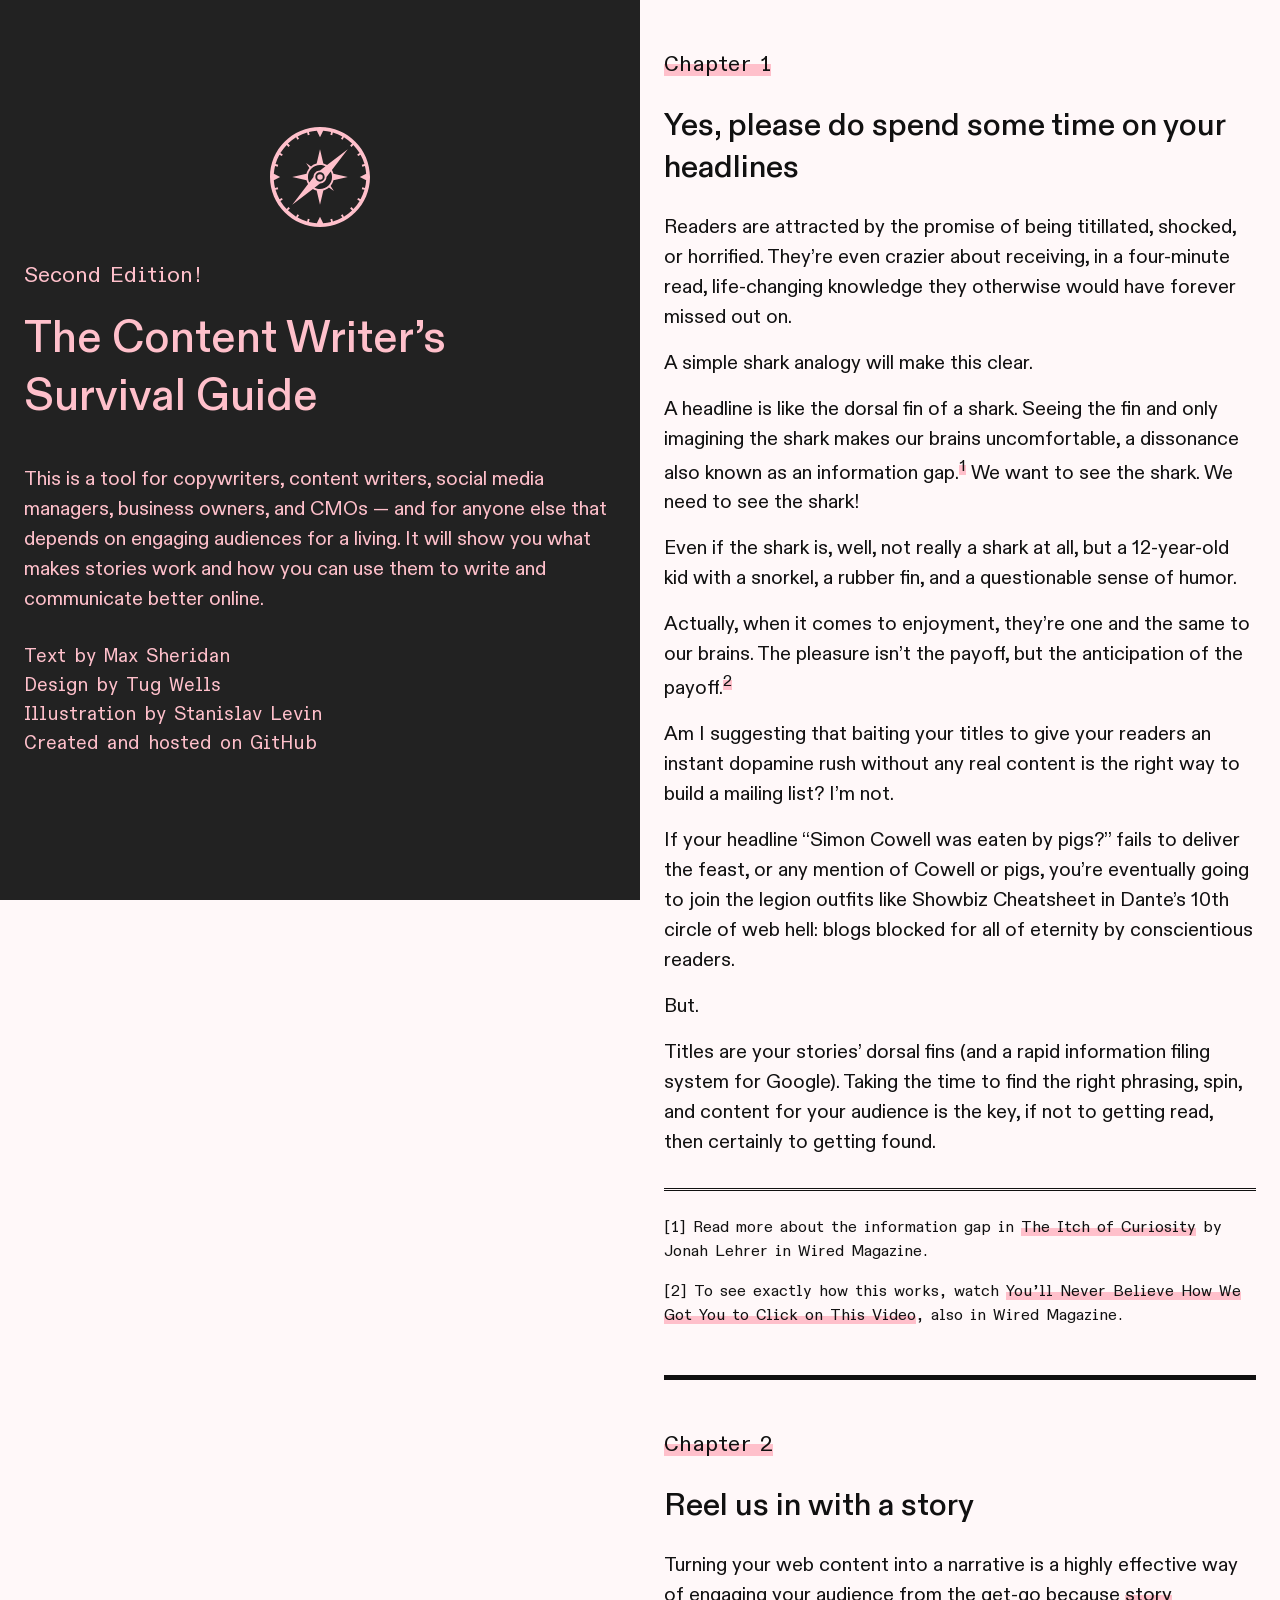
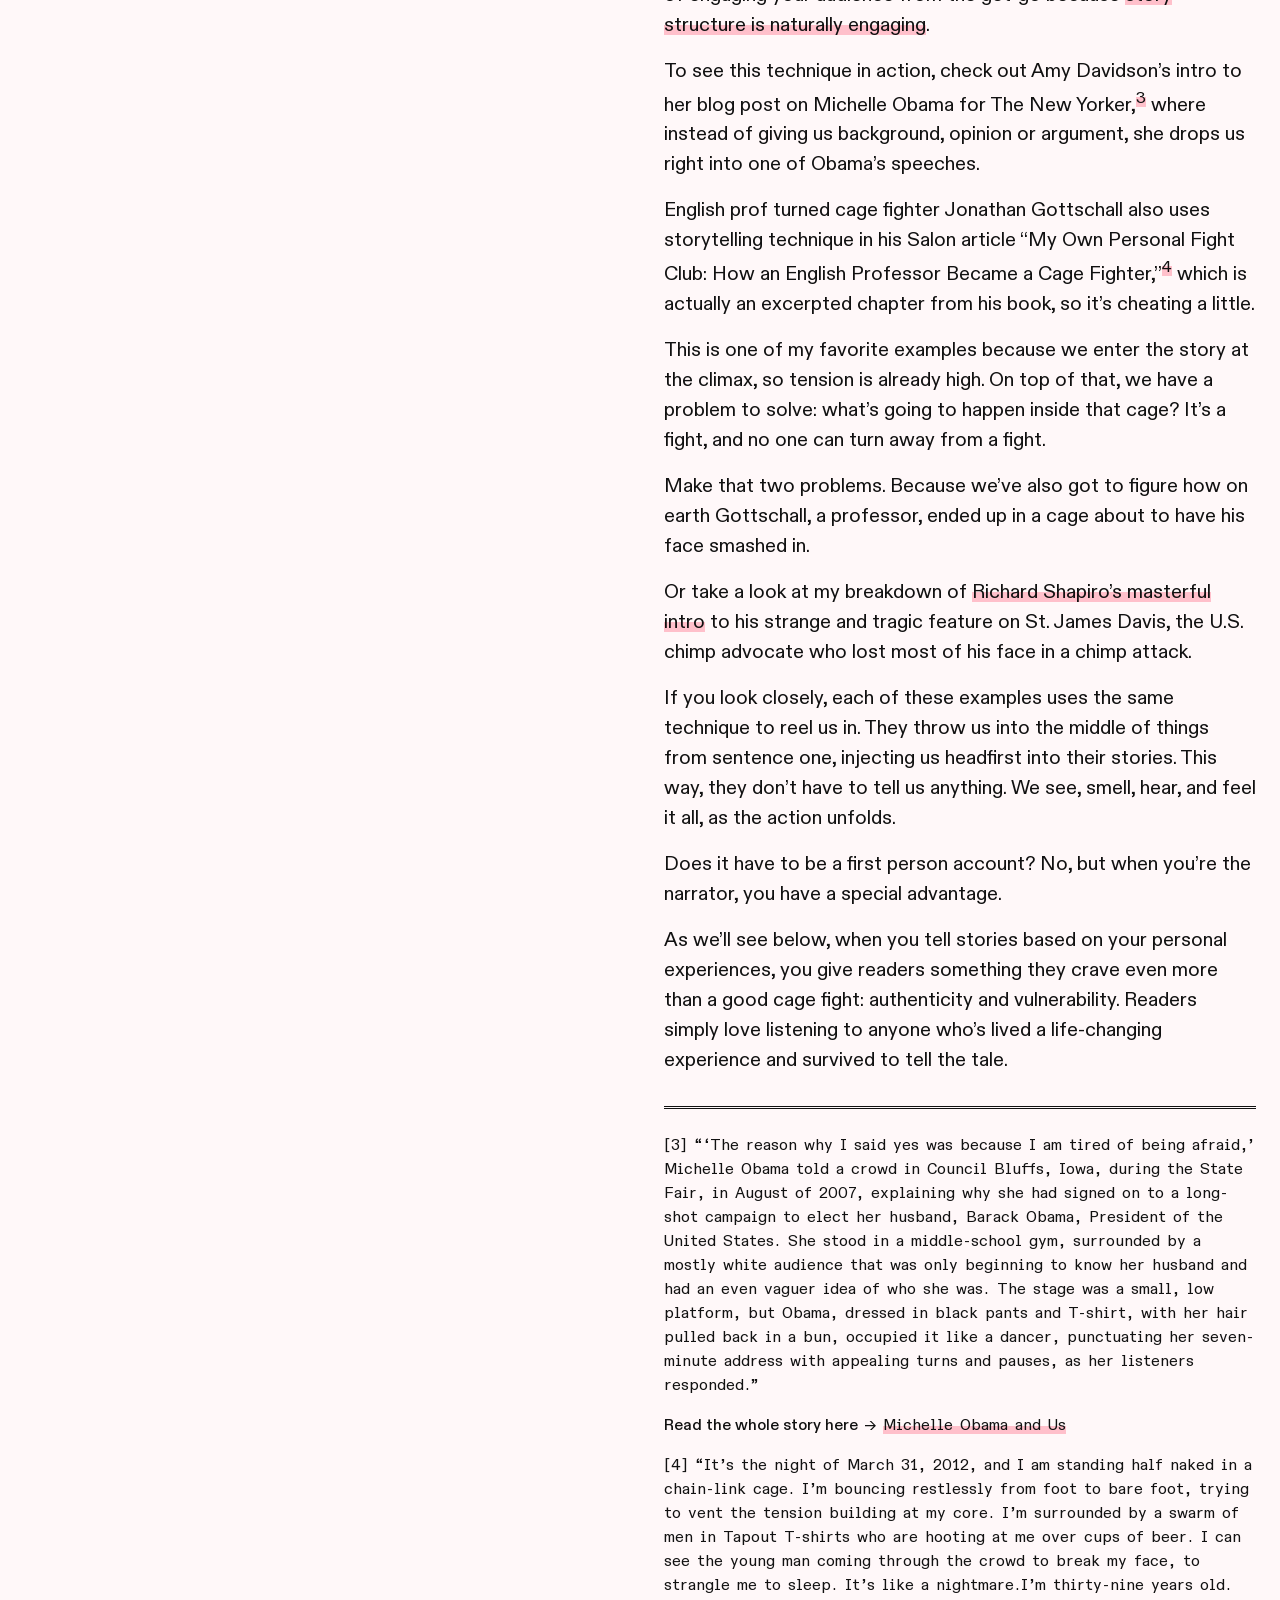
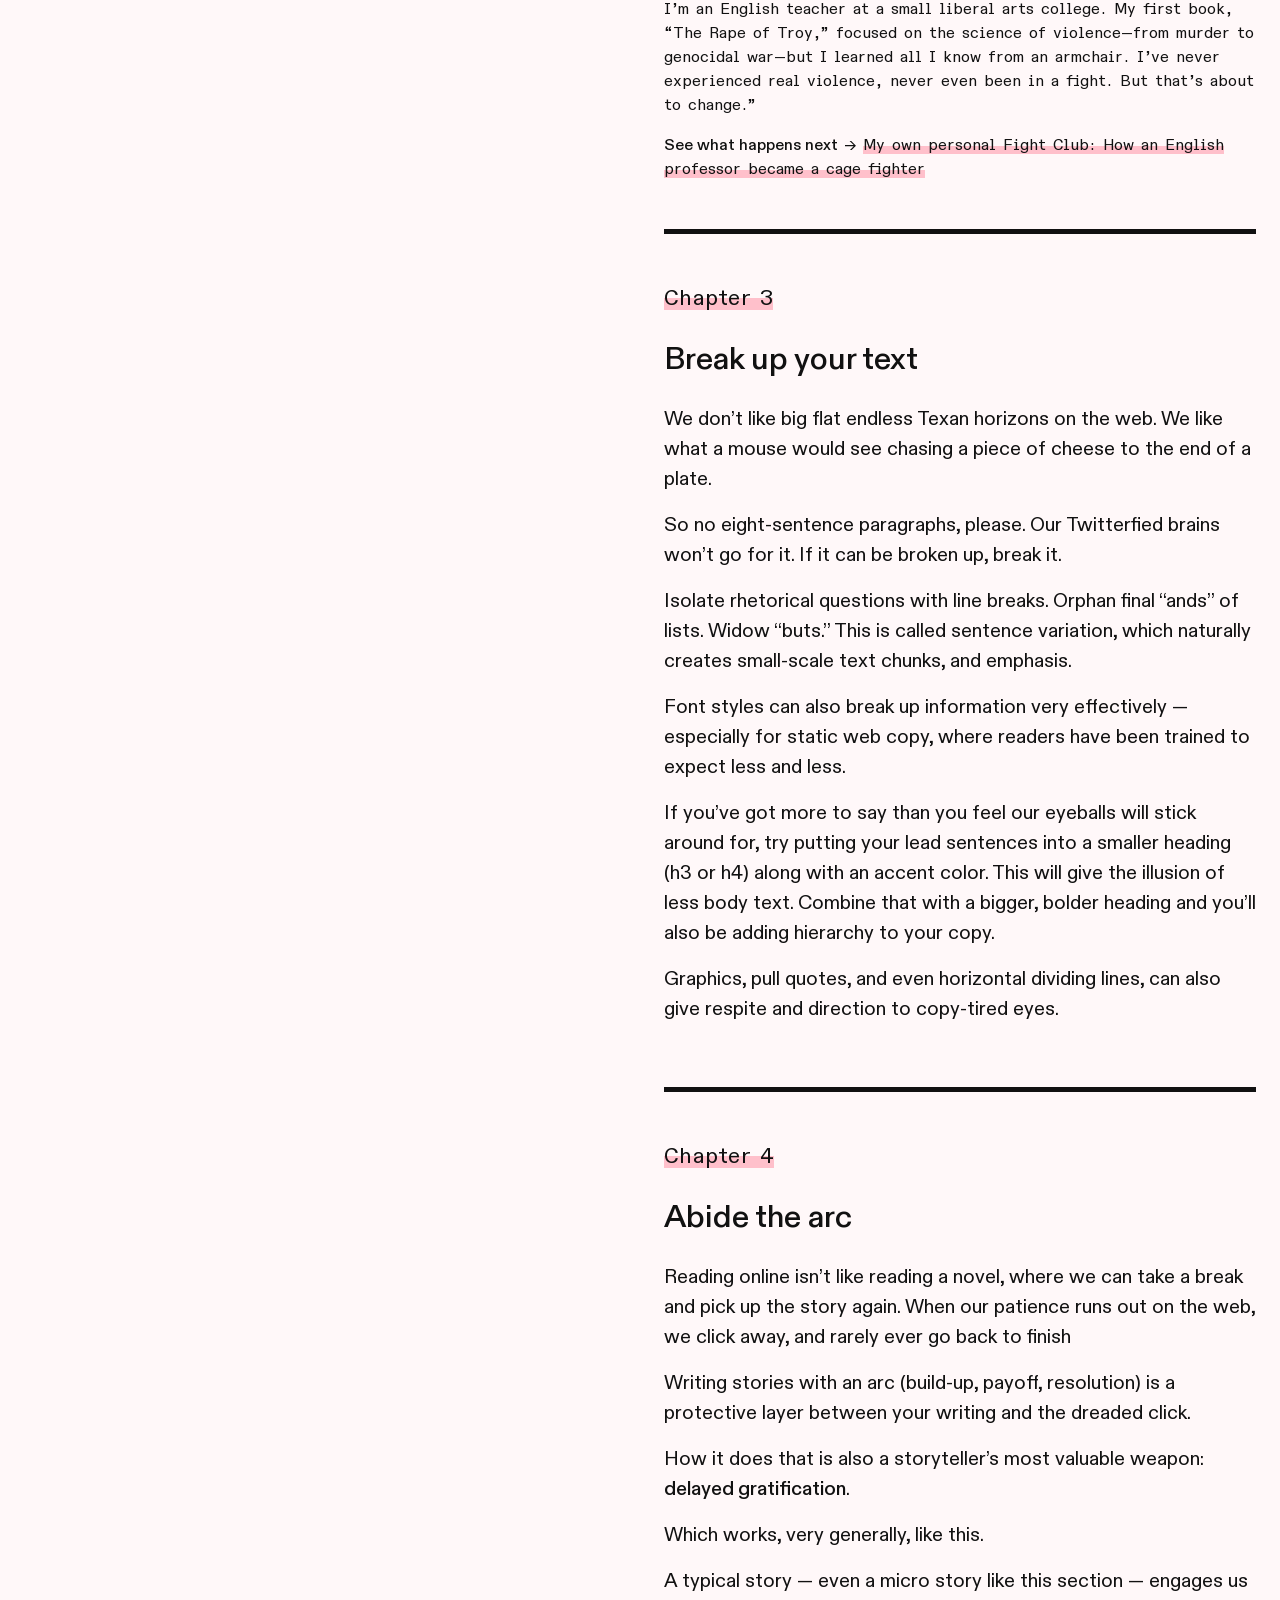
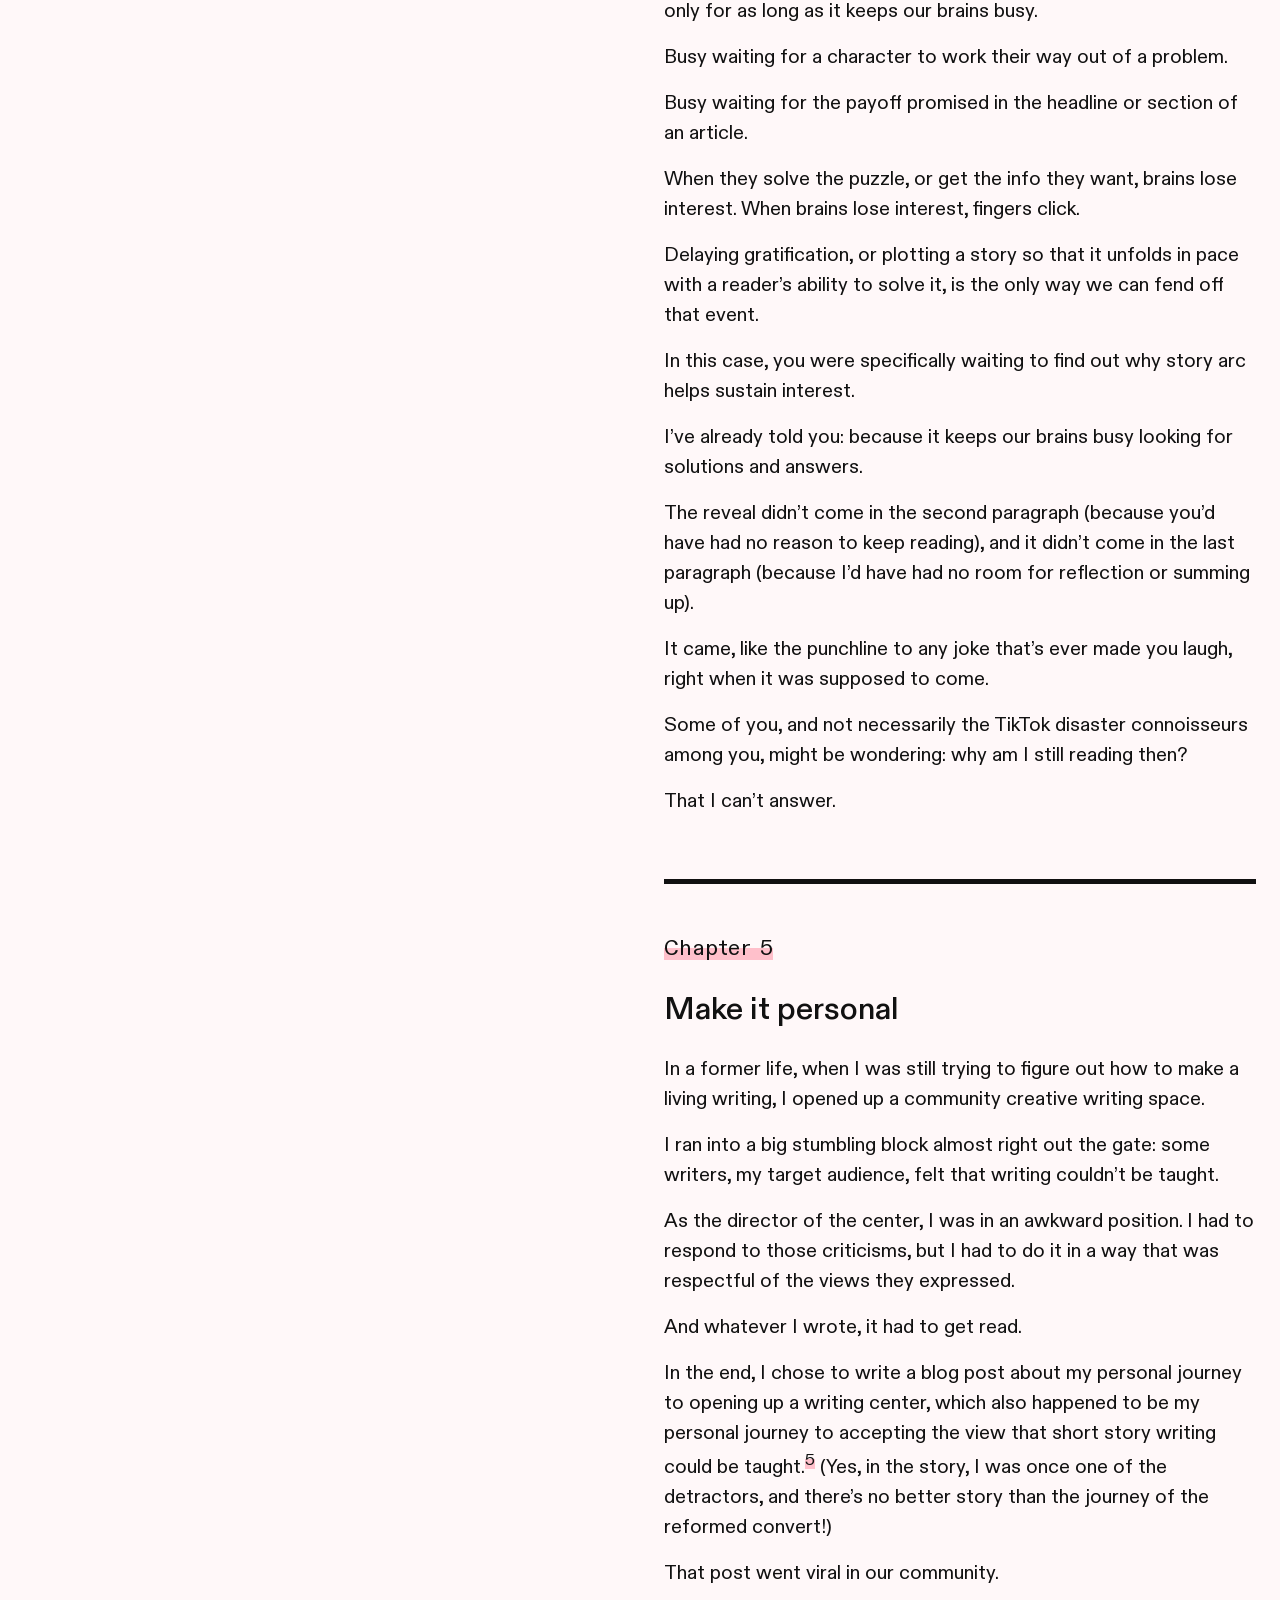
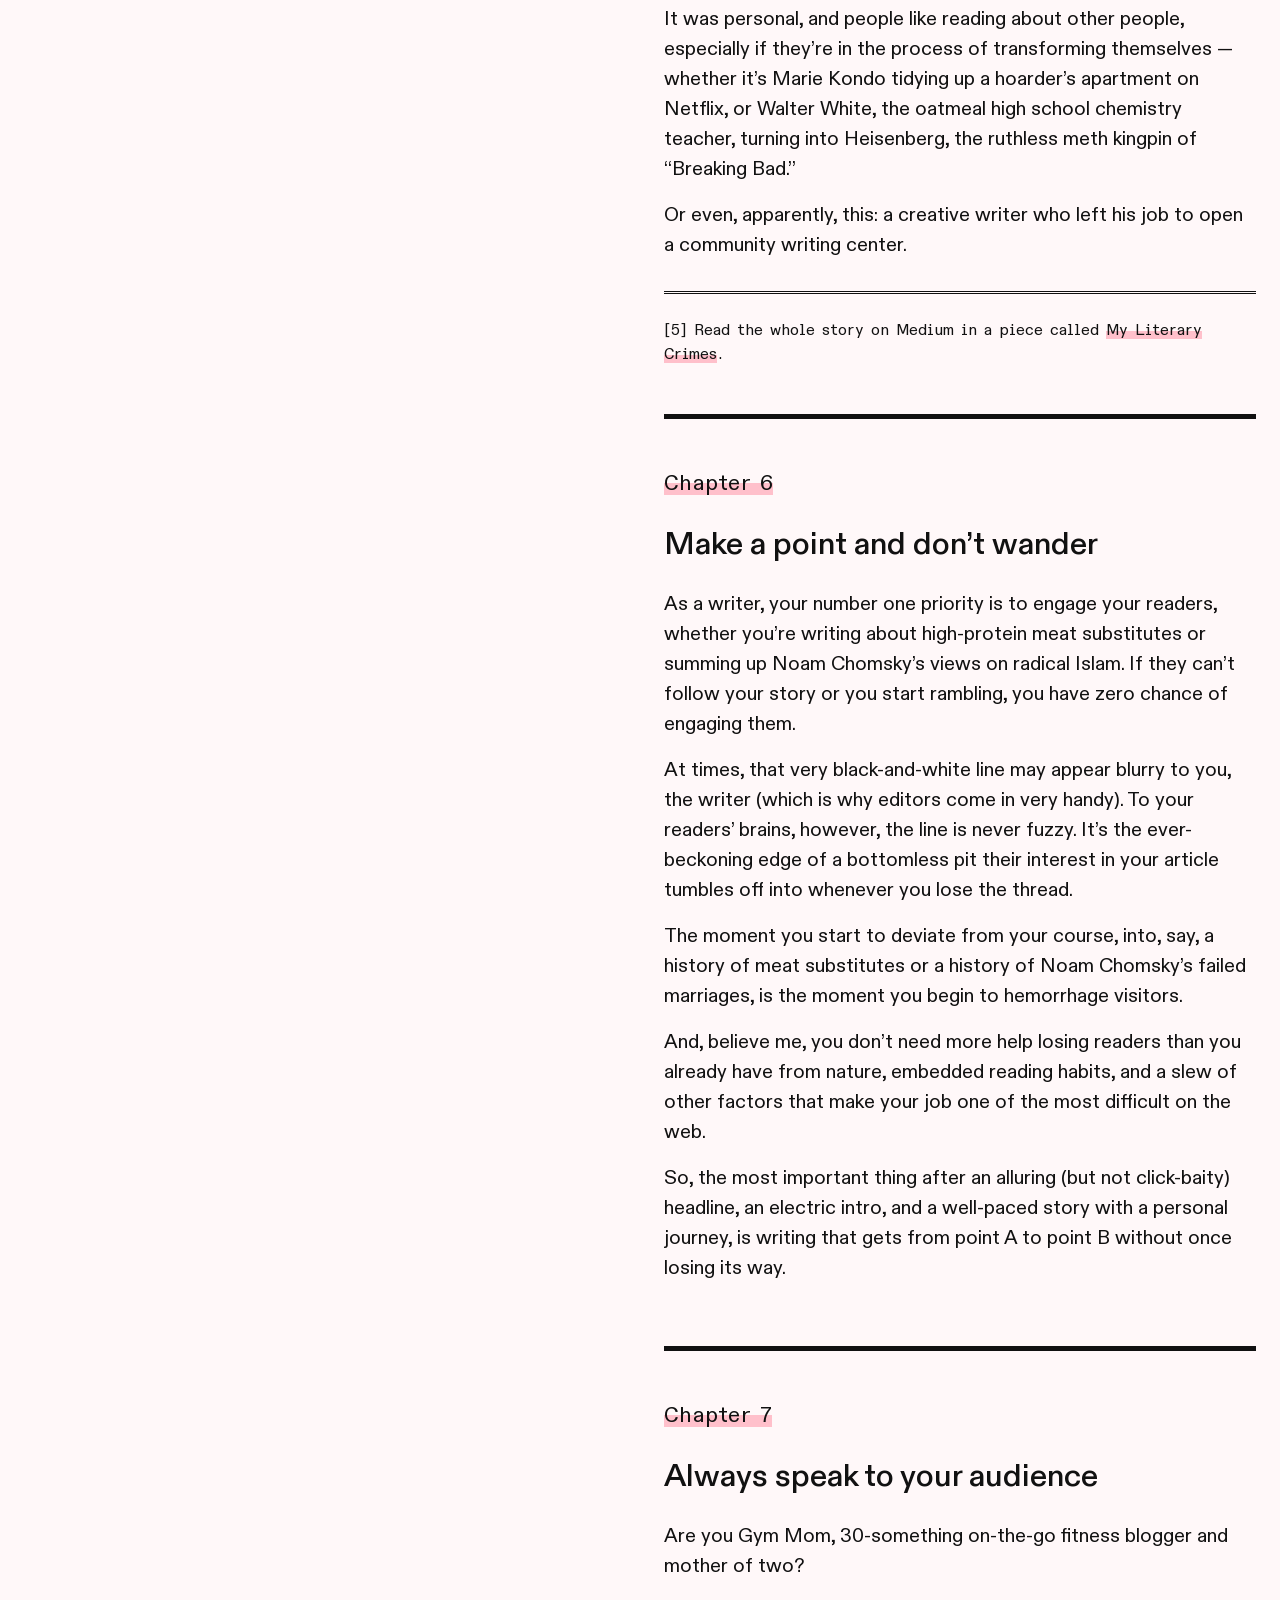
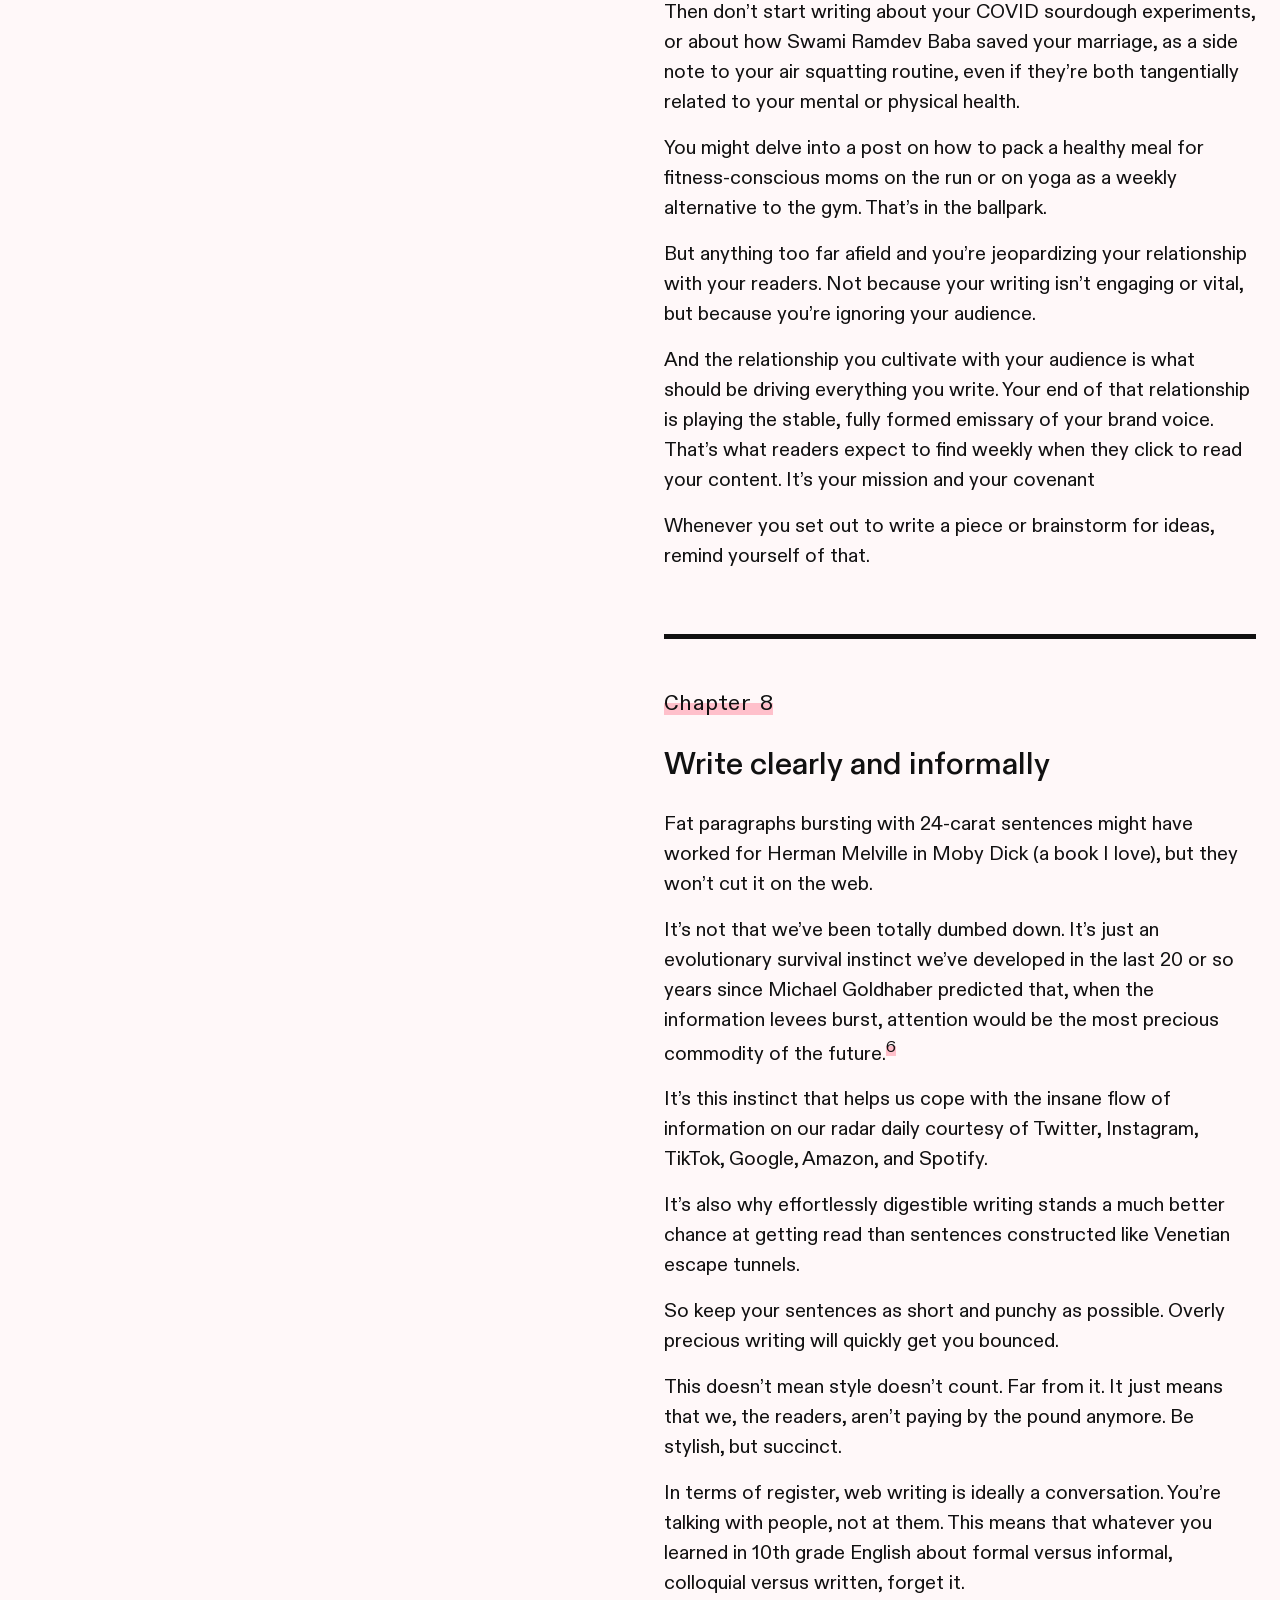
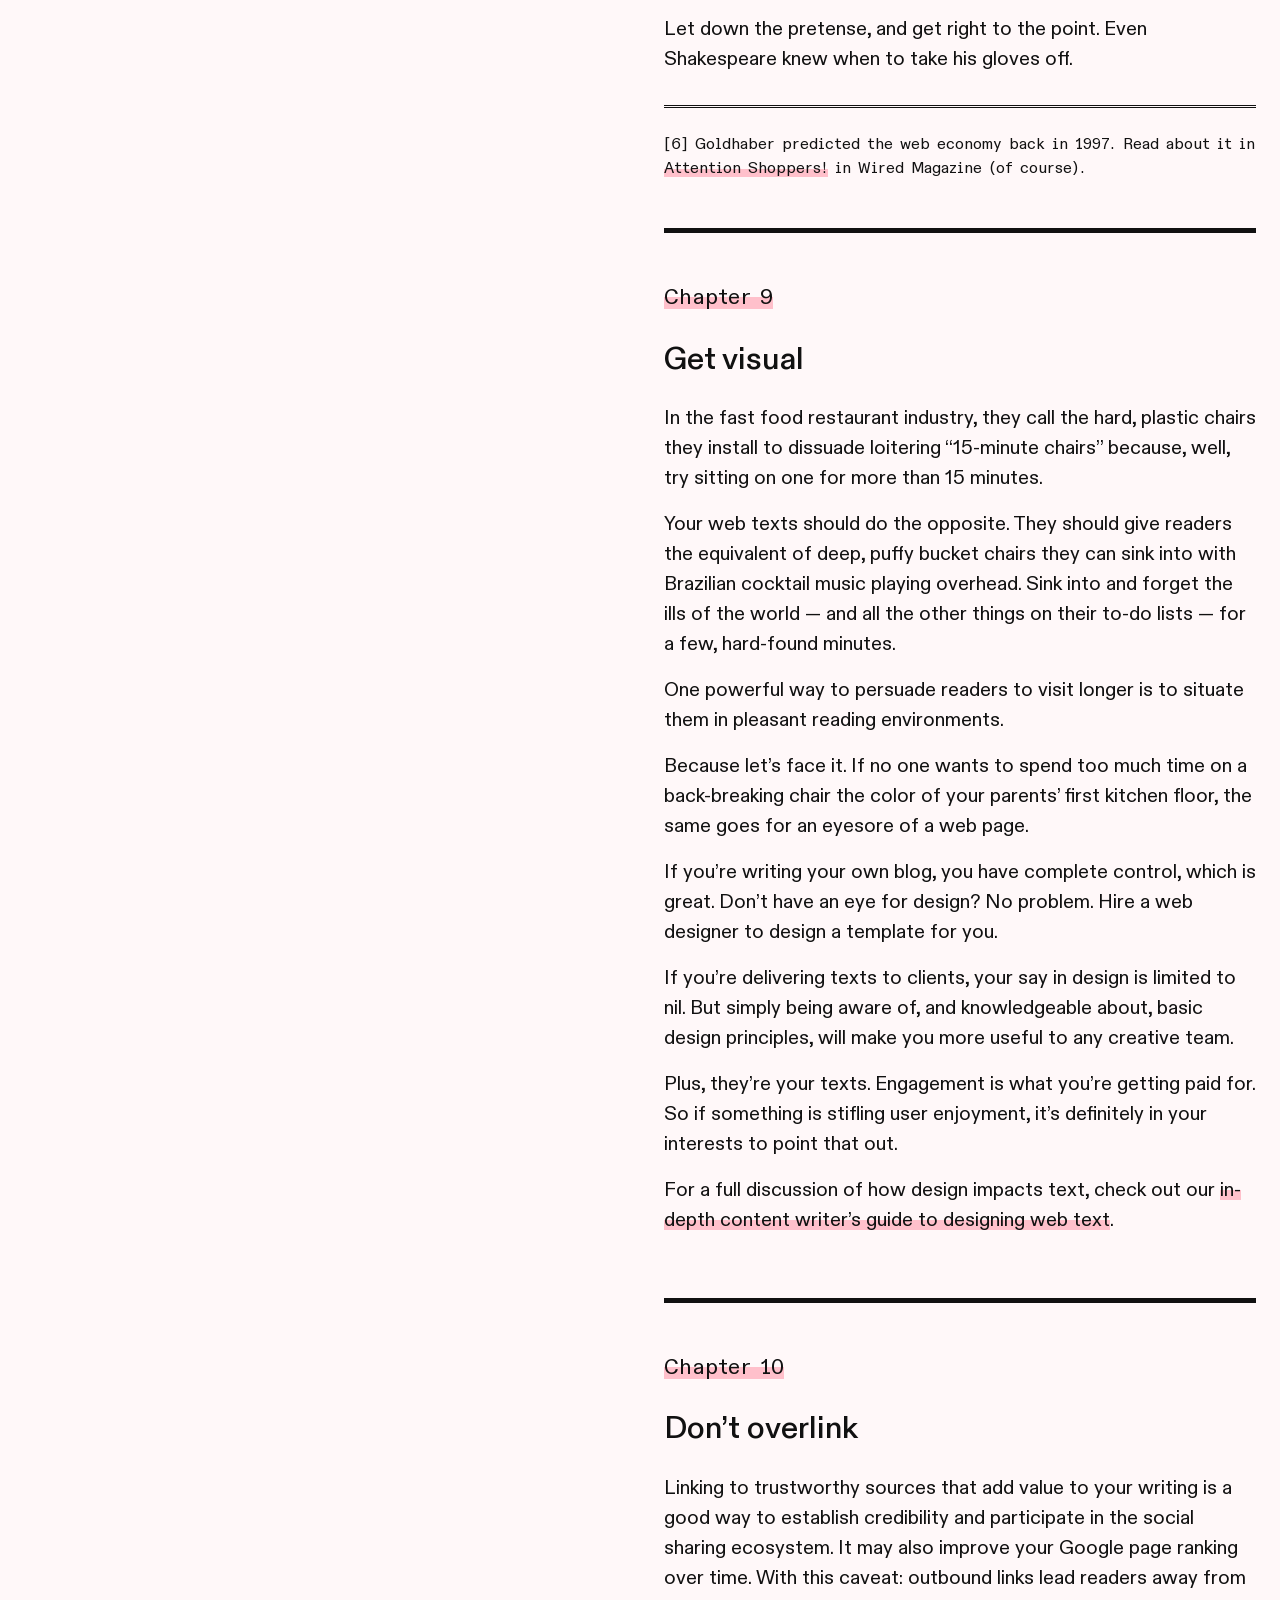
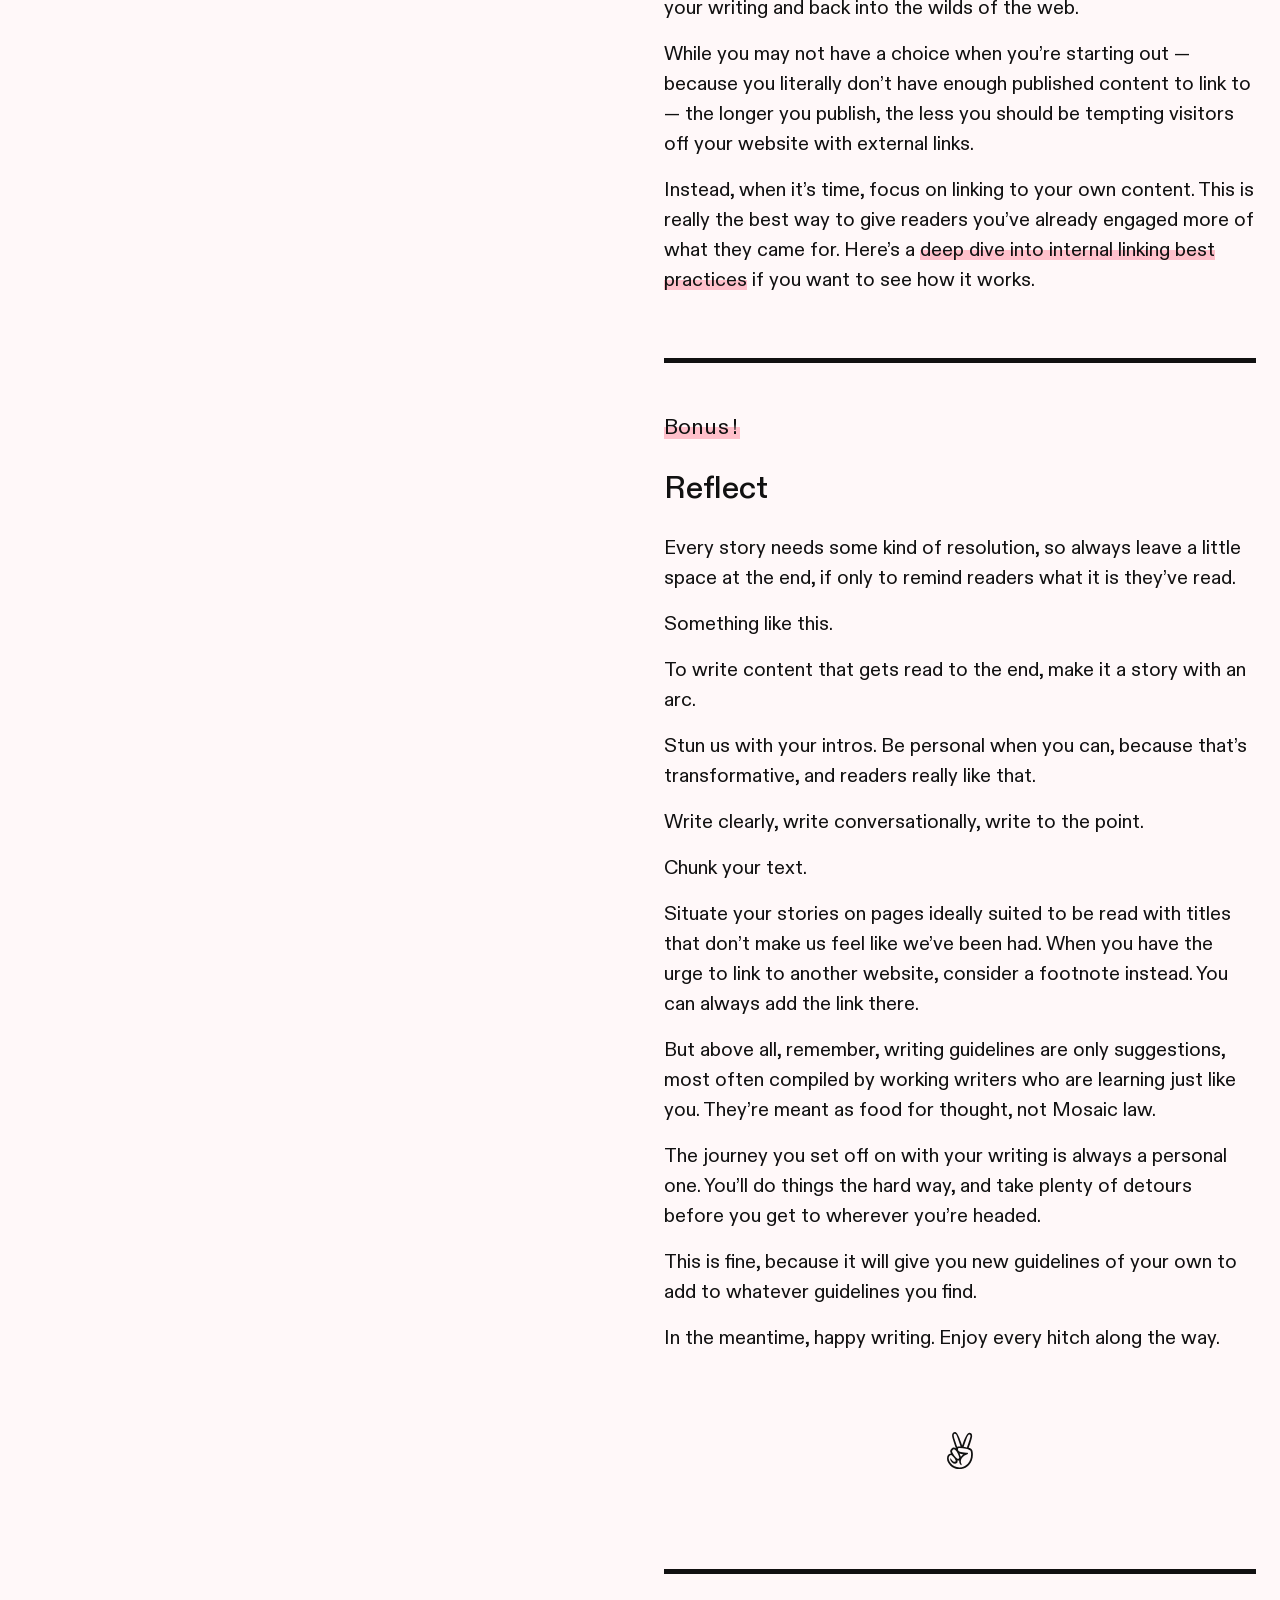
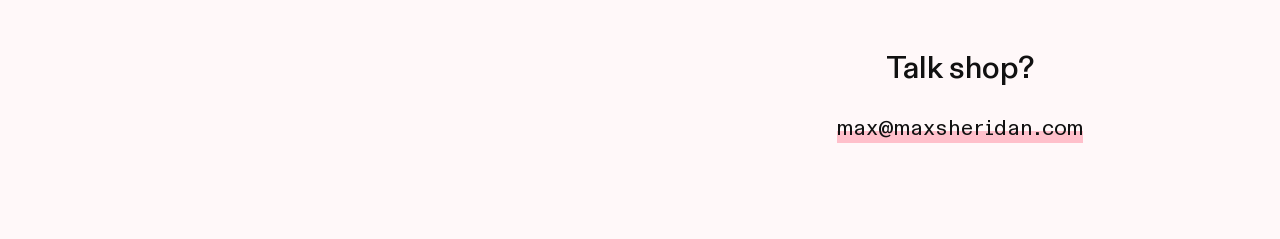
==== commit 75c8c3fd: "Update cusor, index" ====
--- a/index.html
+++ b/index.html
@@ -289,7 +289,7 @@
 						</section>
 						<section id="contact">
 							<h3>Talk shop?</h3>
-							<h2>max@maxcopy.co</h2>
+							<h2>max@maxsheridan.com</h2>
 						</section>
 					</div>
 				</div>
--- a/sticky.css
+++ b/sticky.css
@@ -42,14 +42,11 @@
 
 html {
     font-size: 16px;
-}    
-
-.text:hover, .text a:hover {
-    cursor: url('/assets/graphics/cursor-dark.svg') 5 -5, auto;
-}
-
-.cover:hover, .dropdown:hover {
-    cursor: url('/assets/graphics/cursor-light.svg') 5 -5, auto;
+    cursor: url('/assets/graphics/cursor.svg') 5 -5, auto;
+}   
+
+html a:hover {
+    cursor: url('/assets/graphics/cursor.svg') 5 -5, auto;
 }
 
 body { 
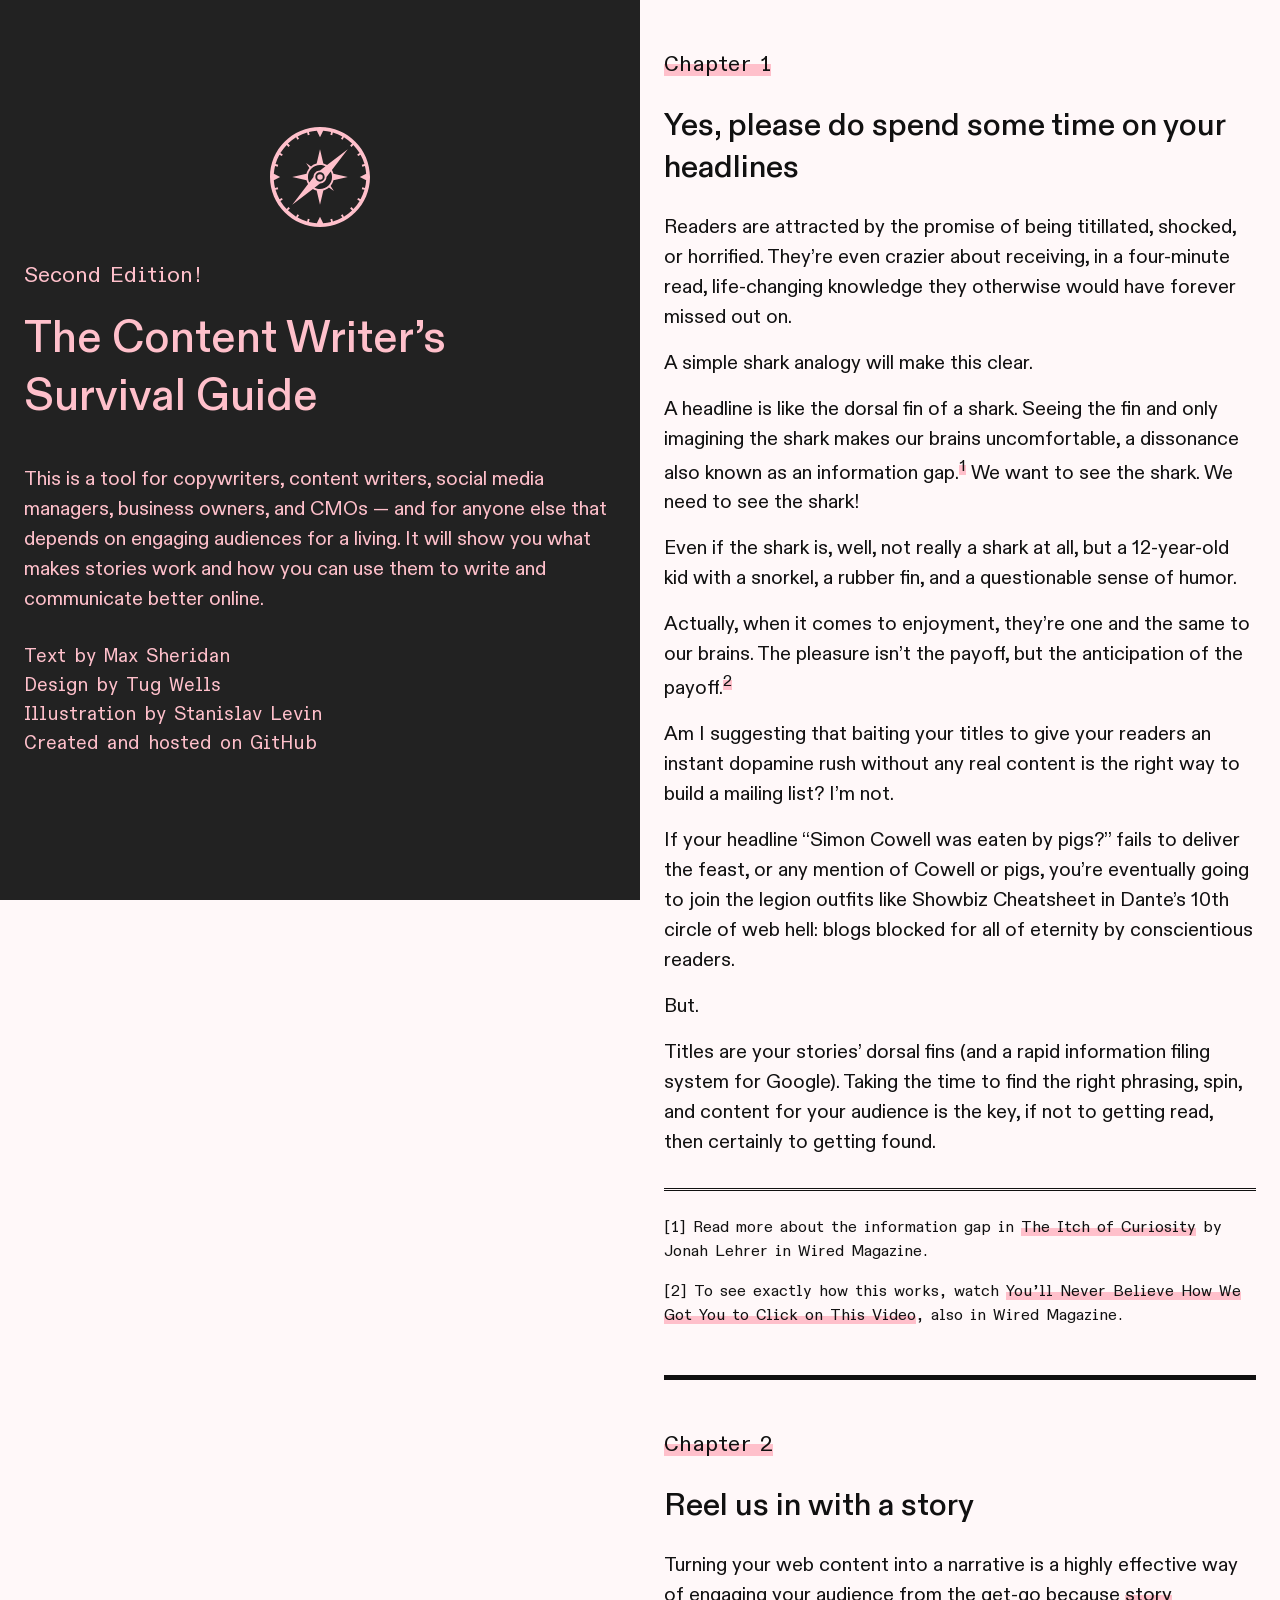
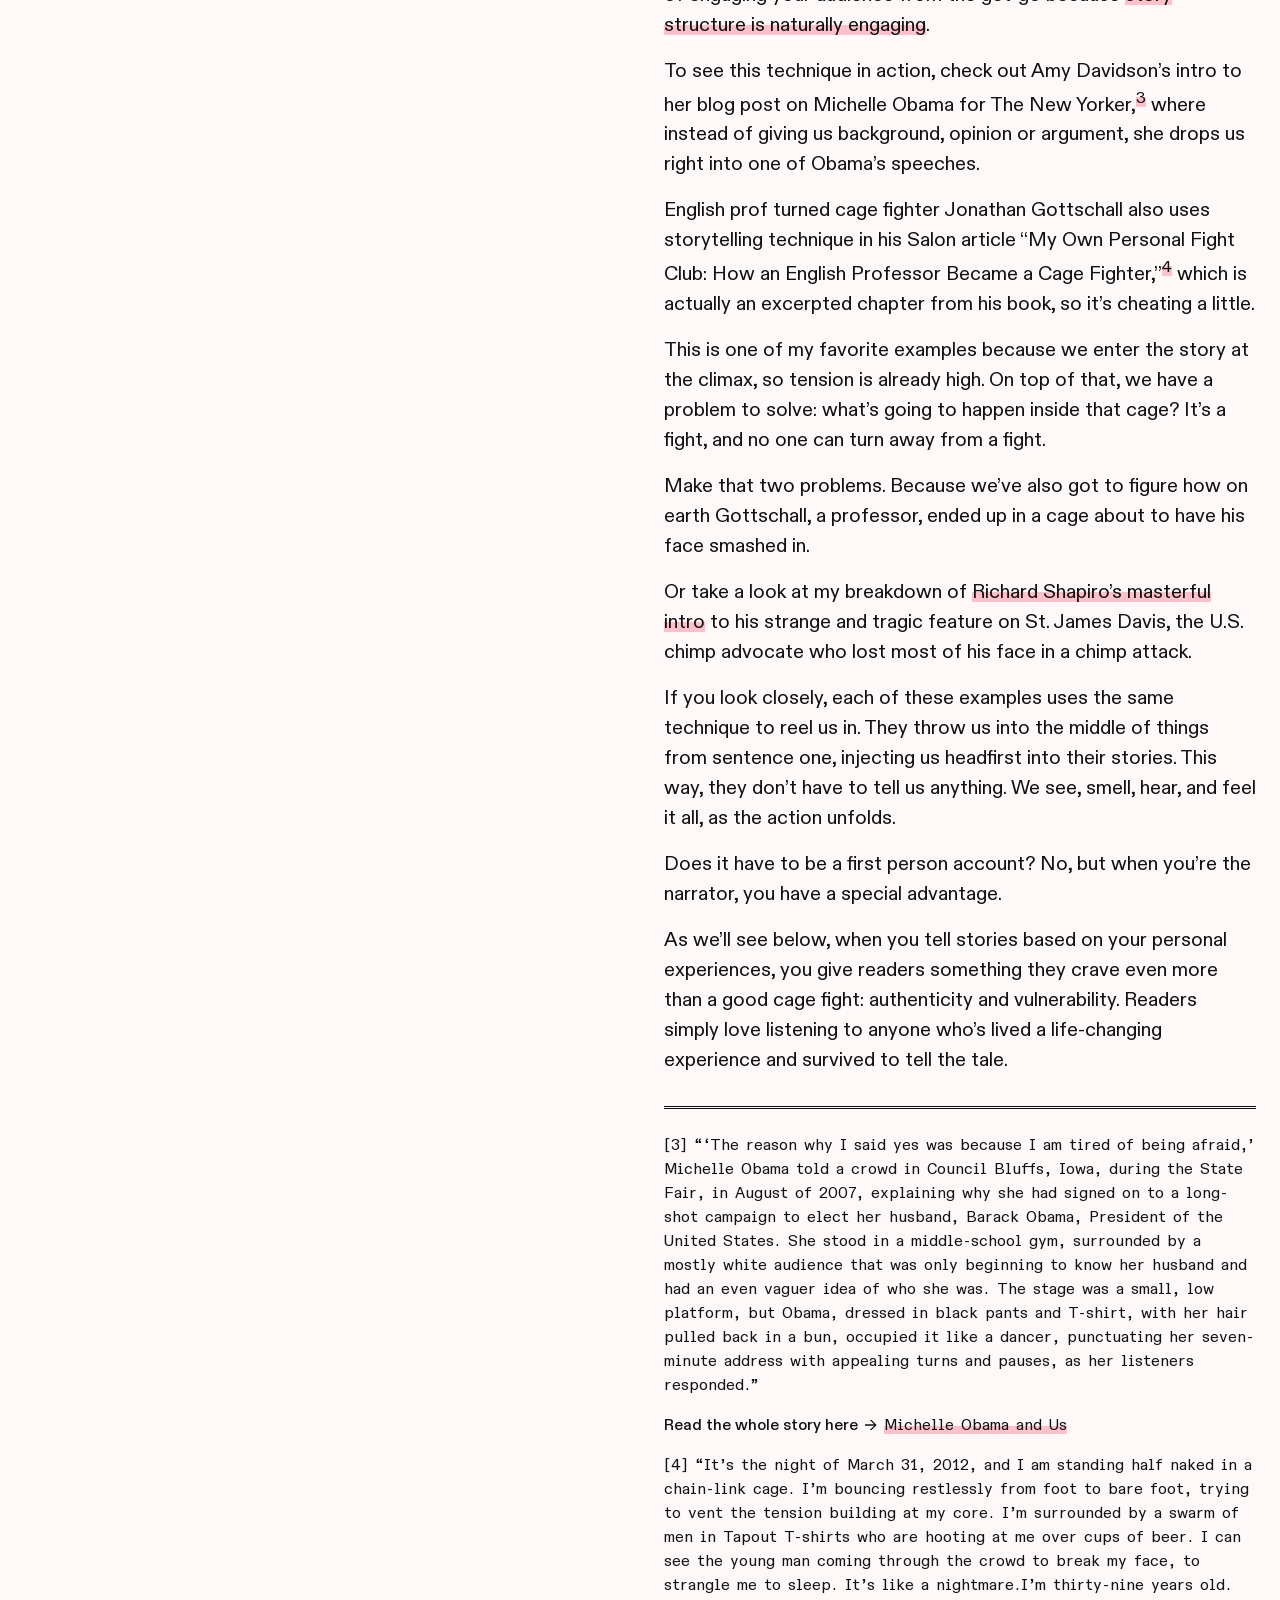
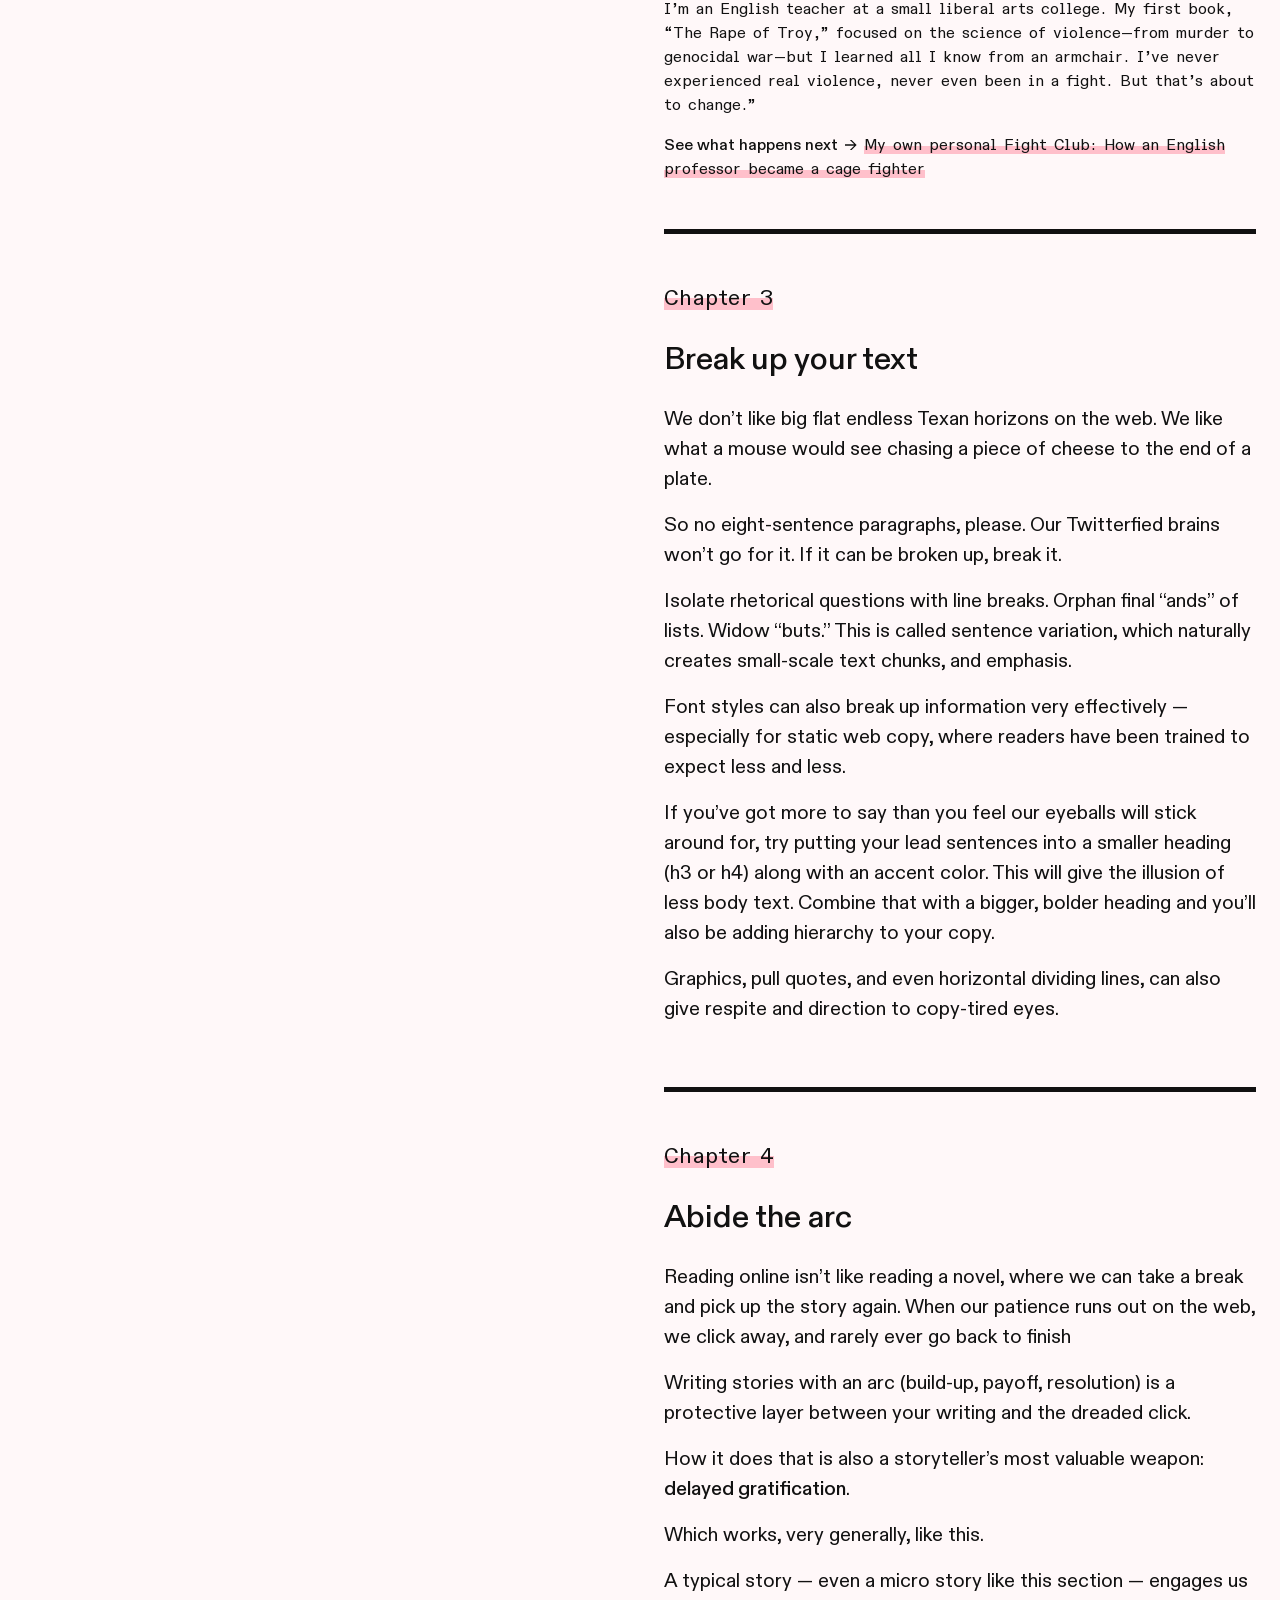
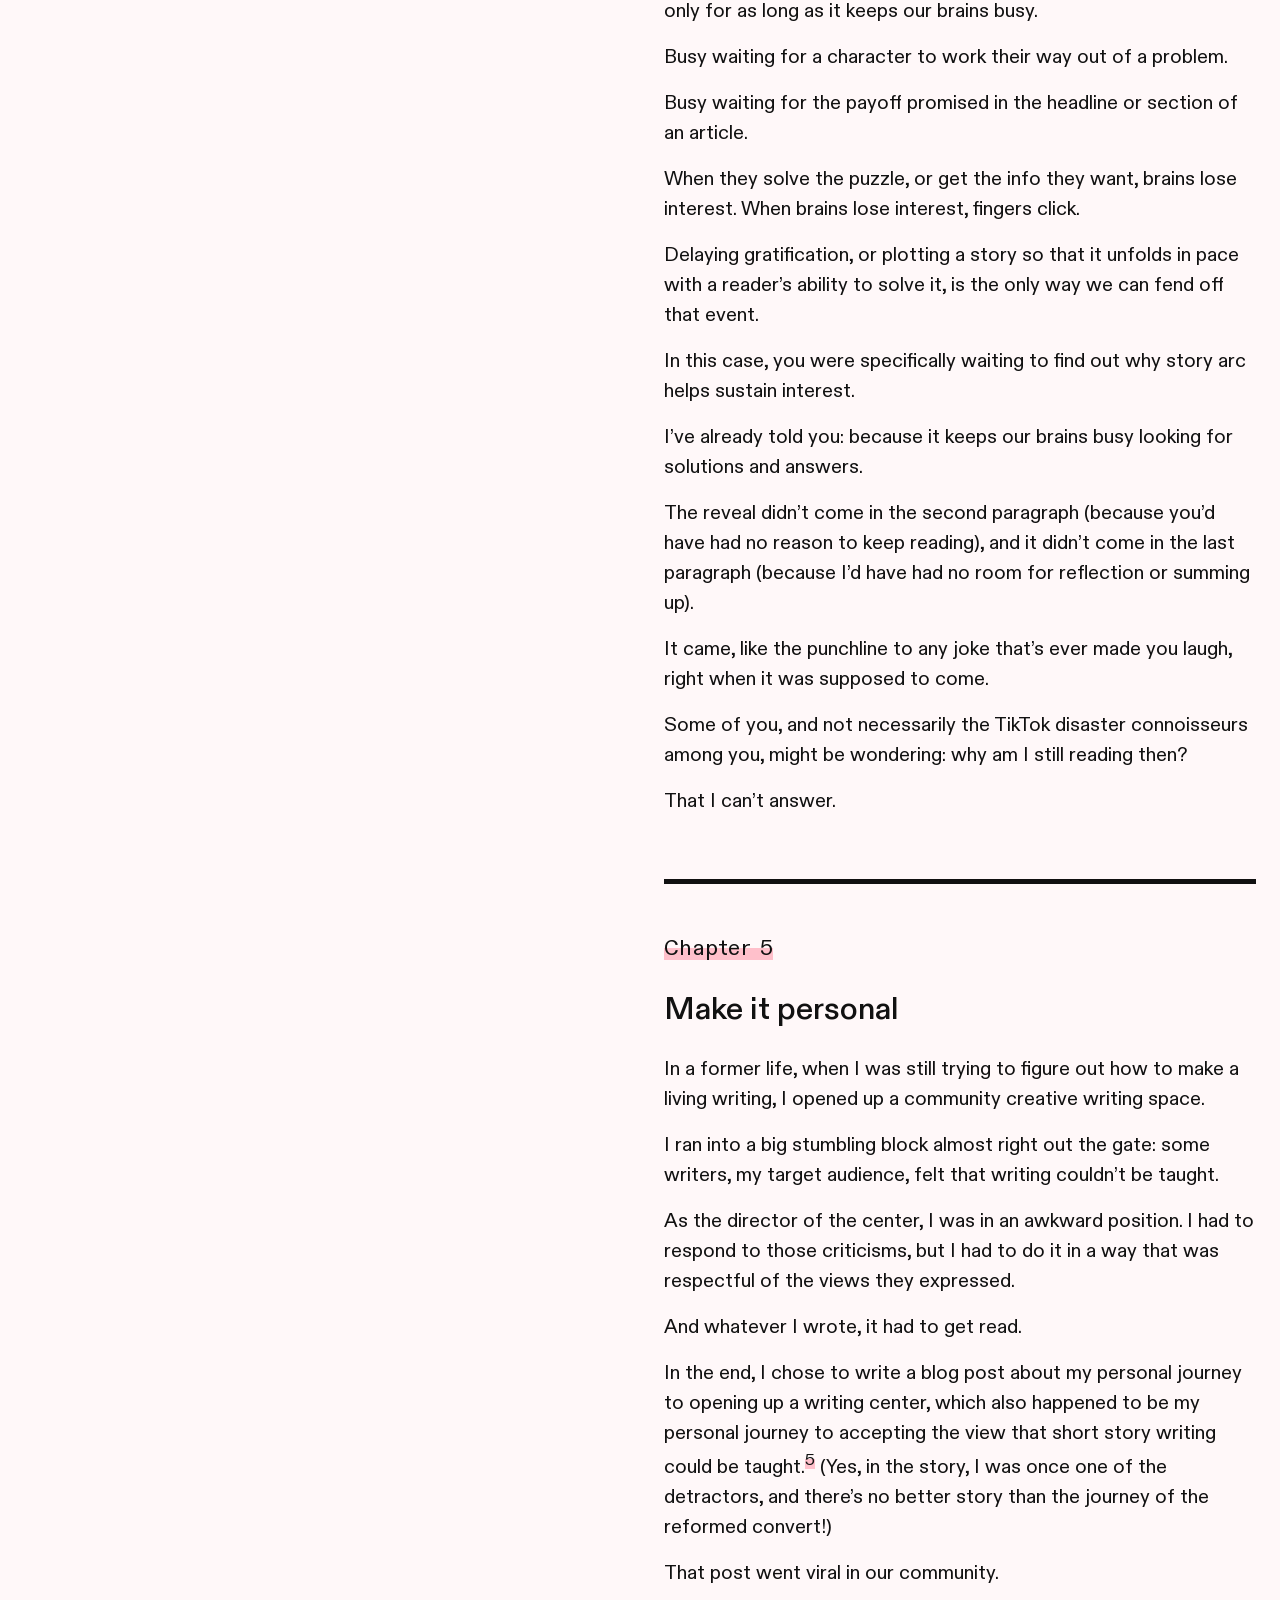
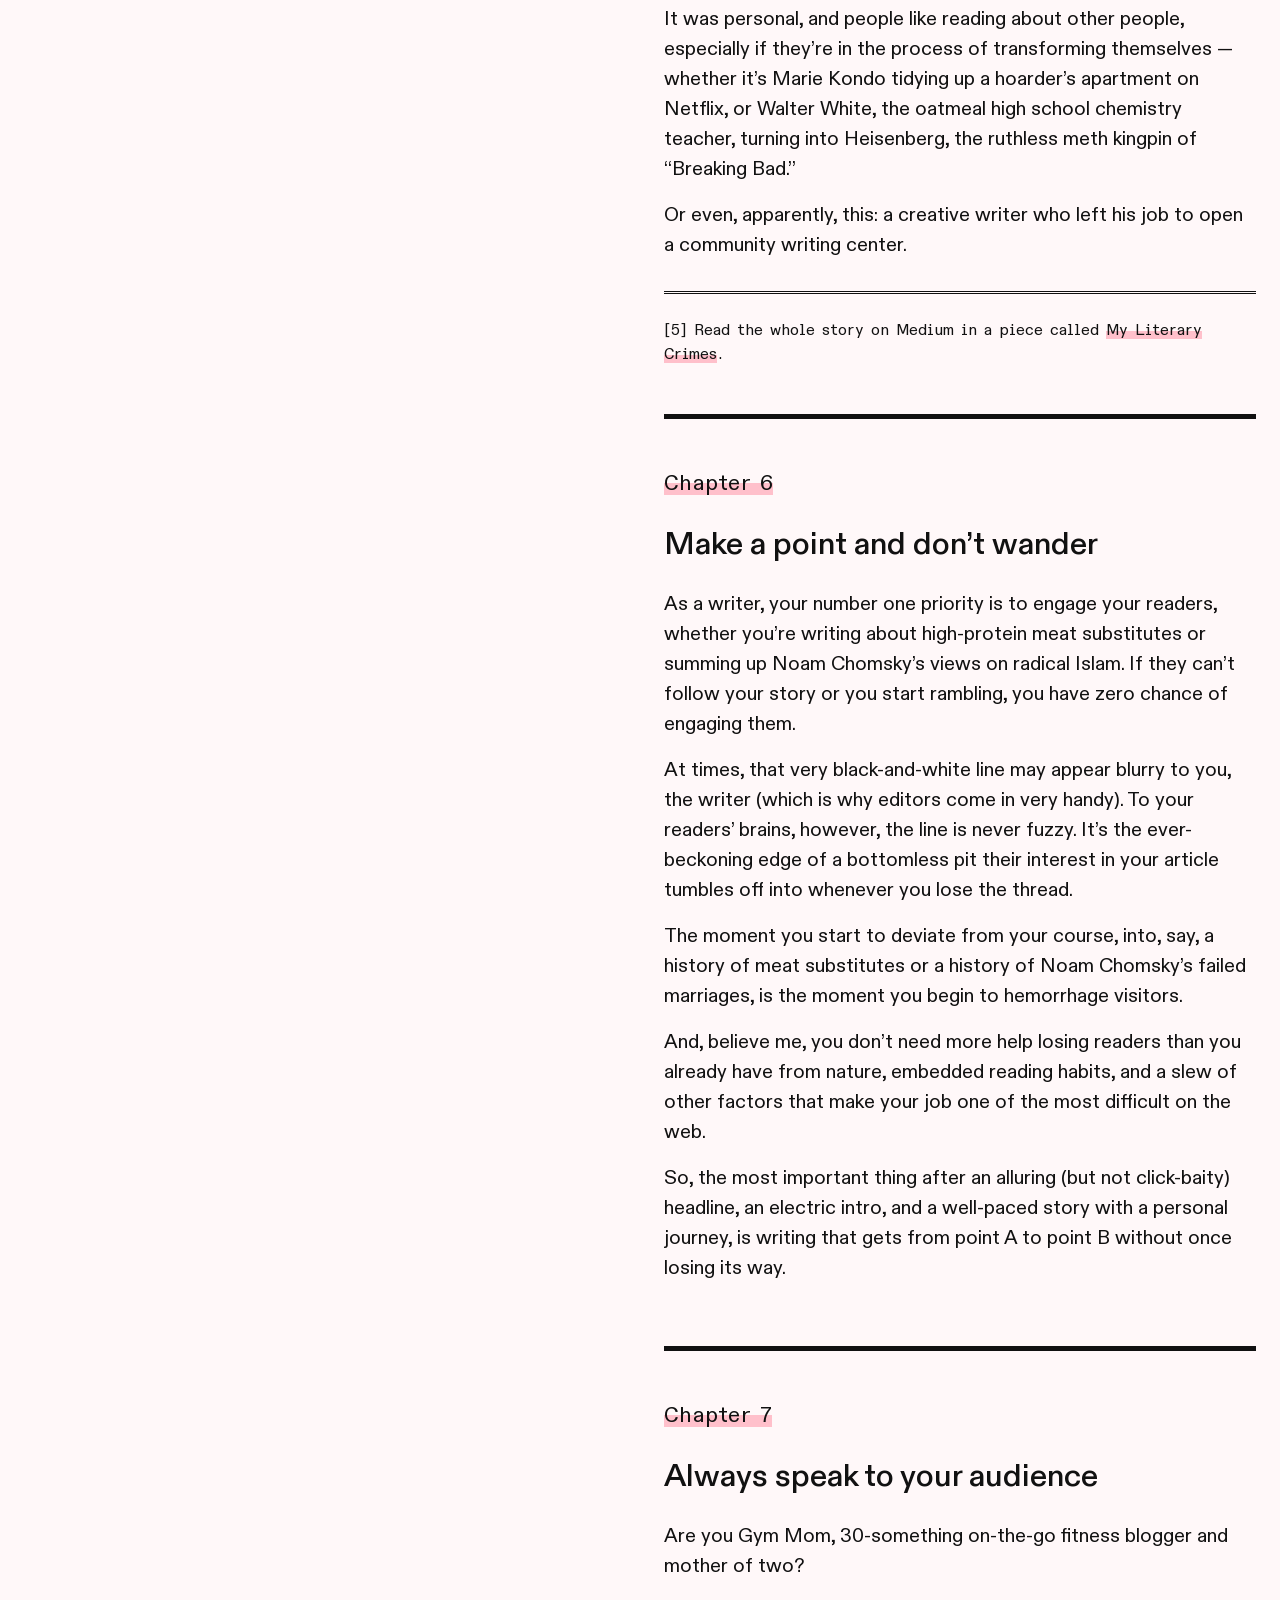
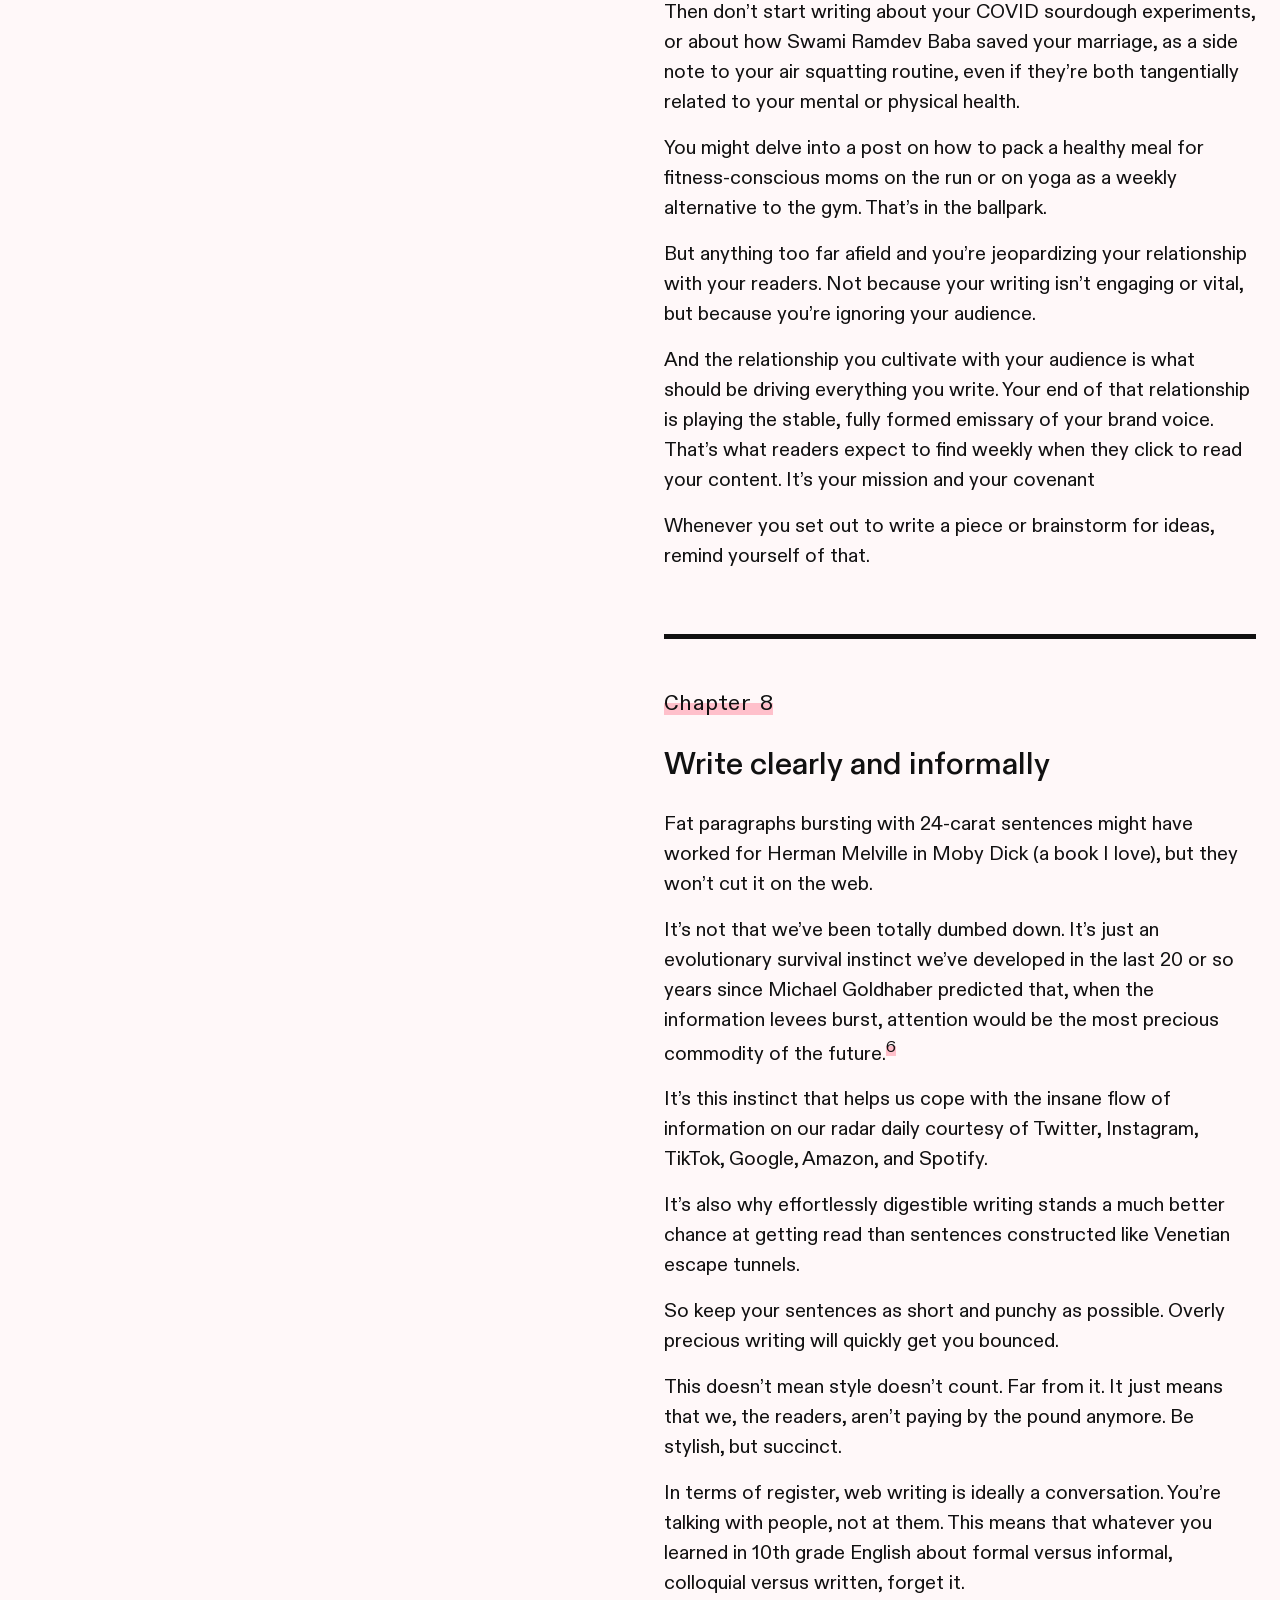
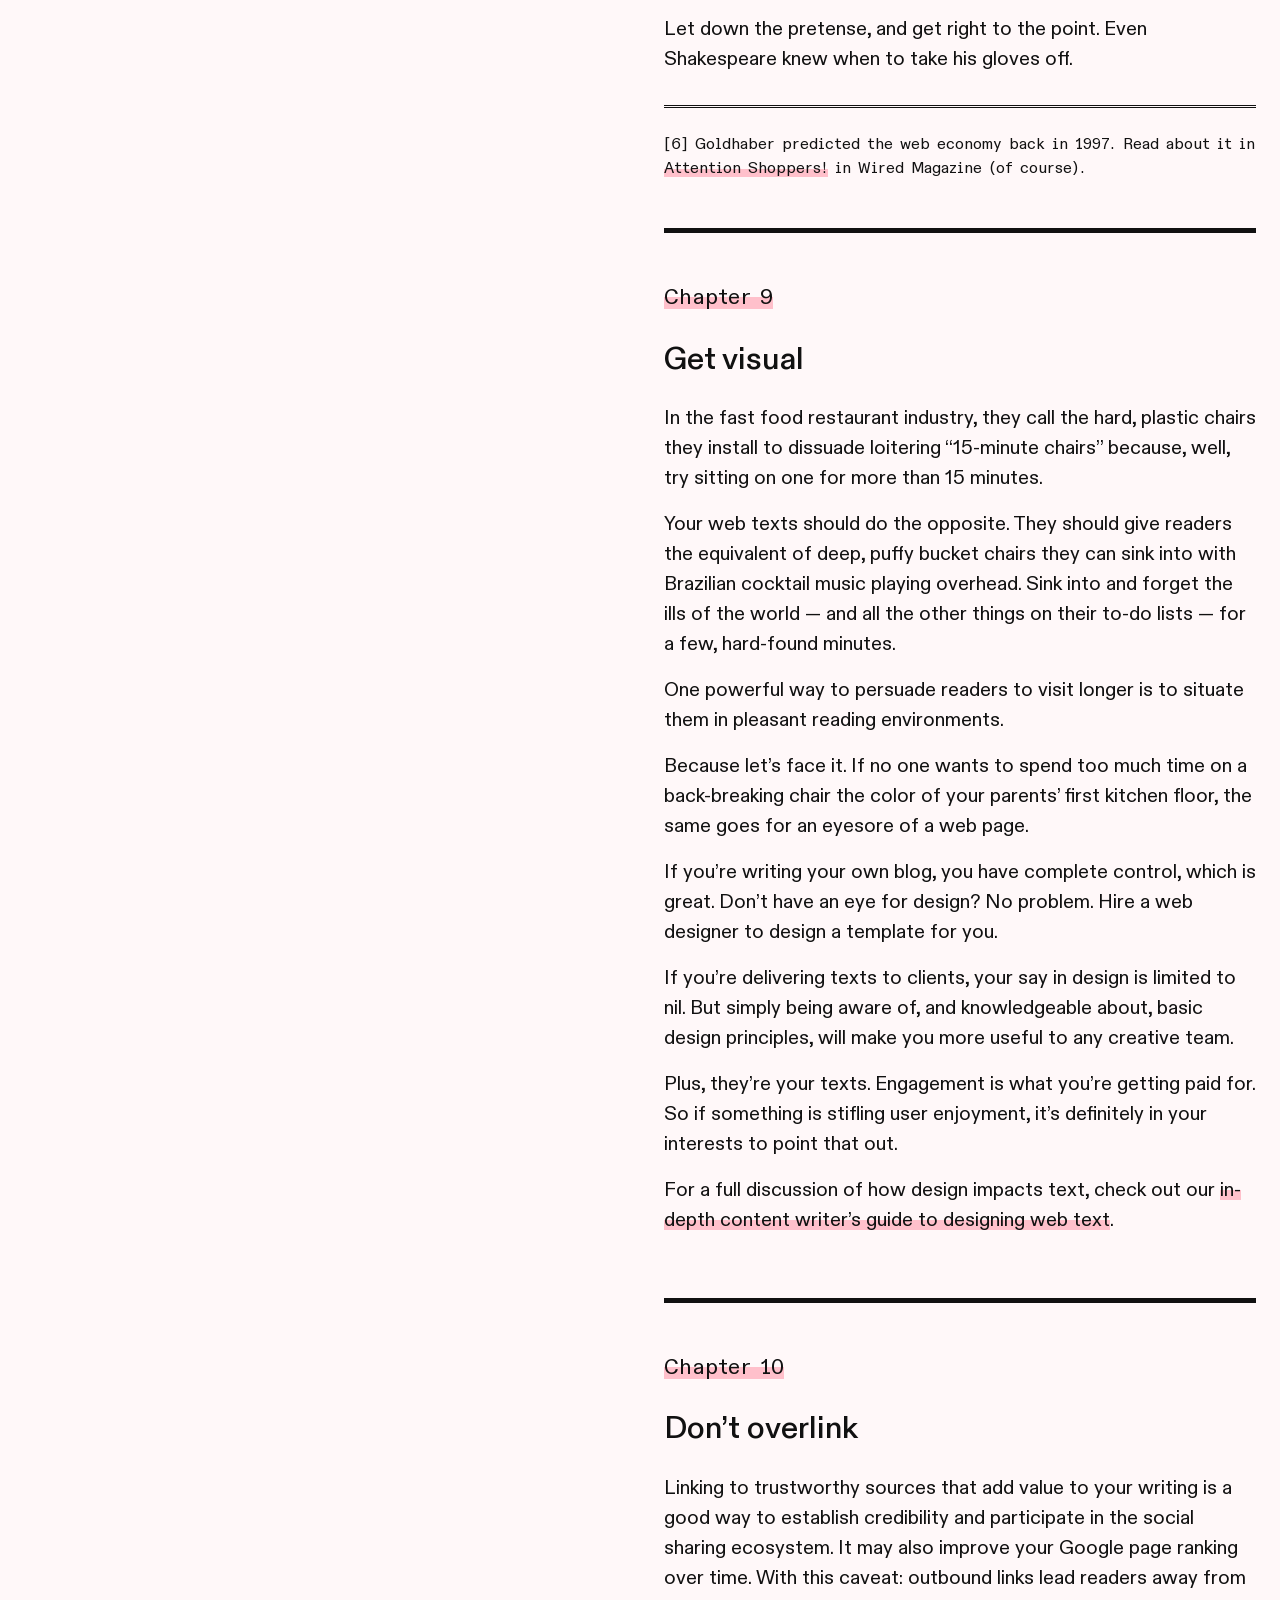
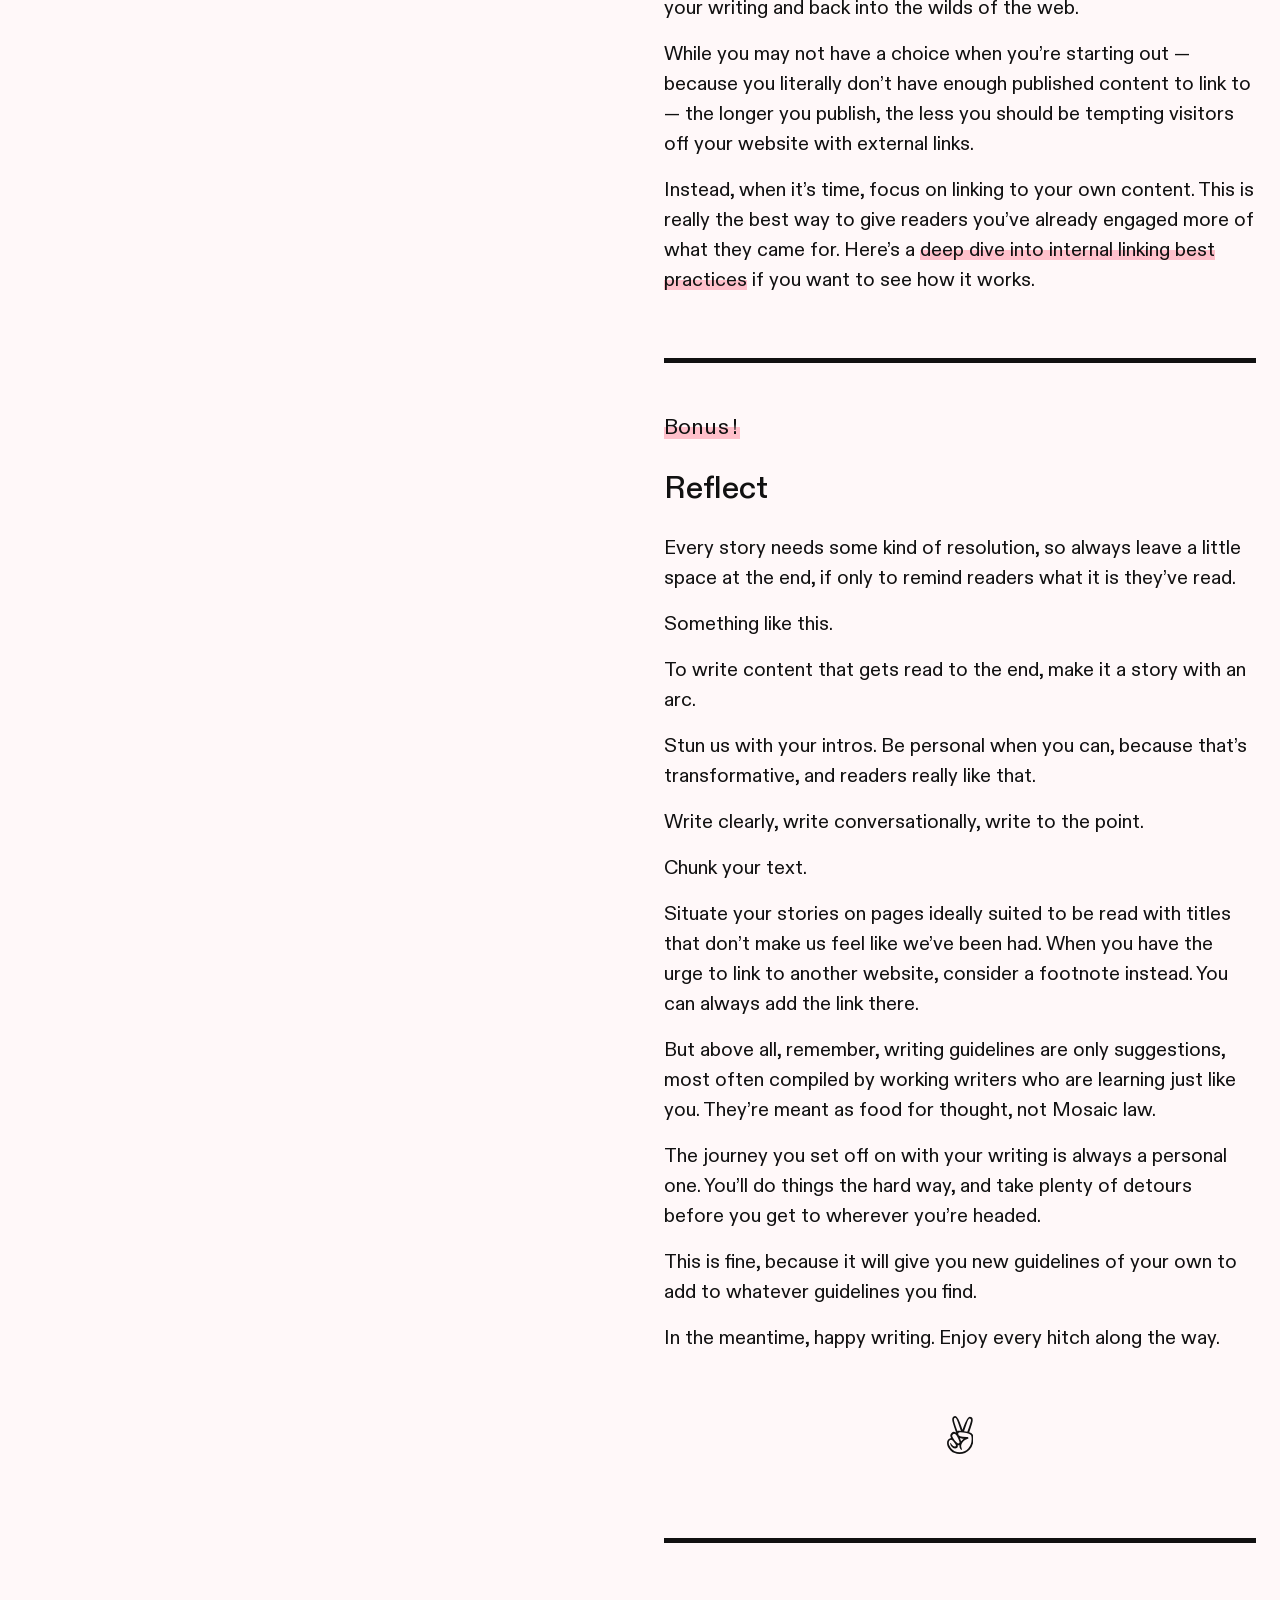
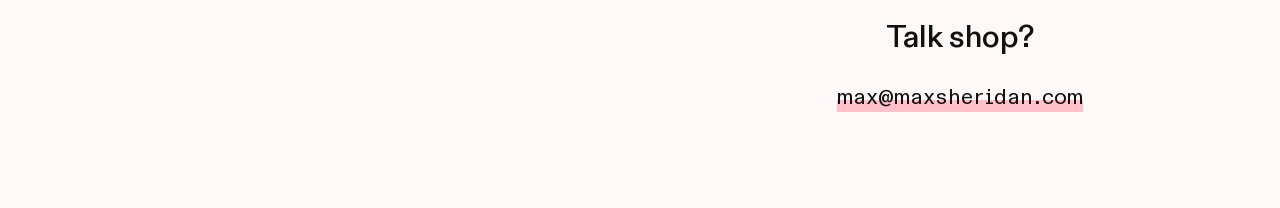
==== commit ab138396: "Update svgs" ====
--- a/index.html
+++ b/index.html
@@ -1,32 +1,28 @@
 <!DOCTYPE html>
-<html lang="en">
+<html lang="en-US">
     <head>
 		<meta name="robots" content="noindex, nofollow">
 		<meta charset="utf-8">
 		<meta http-equiv="X-UA-Compatible" content="IE=edge">
         <meta name="viewport" content="width=device-width, initial-scale=1, interactive-widget=resizes-content">
         <meta name="color-scheme" content="light only">
-        <link rel="preload" as="font" href="/assets/type/ABC_Diatype.woff2" type="font/woff2" crossorigin=”anonymous”>
-        <link rel="preload" as="font" href="/assets/type/ABC_Diatype_Medium.woff2" type="font/woff2" crossorigin=”anonymous”>
-		<link rel="preload" as="font" href="/assets/type/ABC_Diatype_Semi-Mono.woff2" type="font/woff2" crossorigin=”anonymous”>
-		<link rel="preload" as="image" href="/assets/graphics/cursor-dark.svg" type="image/svg+xml">
-        <link rel="preload" as="image" href="/assets/graphics/cursor-light.svg" type="image/svg+xml">
-        <title>Content Writer’s Survival Guide</title>
-        <link rel="stylesheet" href="/sticky.css" type="text/css">
+        <link rel="preload" as="font" href="/assets/type/ABC_Diatype.woff2" type="font/woff2" crossorigin>
+        <link rel="preload" as="font" href="/assets/type/ABC_Diatype_Medium.woff2" type="font/woff2" crossorigin>
+		<link rel="preload" as="font" href="/assets/type/ABC_Diatype_Semi-Mono.woff2" type="font/woff2" crossorigin>
+		<link rel="stylesheet" href="/global.css" type="text/css">
 		<link rel="icon" sizes="32x32" href="/favicon.ico" type="image/x-icon">
         <link rel="icon" sizes="any" href="/favicon.svg" type="image/svg+xml" >
         <link rel="apple-touch-icon" href="/assets/icons/apple_touch_icon.png" type="image/png">
 		<link rel="manifest" as="fetch" href="/manifest.json" type="application/json">
-        <link rel="canonical" href="https://cwsg.maxcopy.co">
-        <script src="/dropdown_header.js" defer></script>
-		<script src="/cursor_switch.js" defer></script>
-        <meta name="description" content="How to write better story-driven copy">
-        <meta name="thumbnail" content="https://cwsg.maxcopy.co/assets/graphics/share.webp">
+        <link rel="canonical" href="https://cwsg.maxsheridan.co">
+		<title>Content Writer’s Survival Guide</title>
+        <meta name="description" content="How to write better, story-driven copy">
+        <meta name="thumbnail" content="https://cwsg.maxsheridan.co/assets/graphics/share.webp">
         <meta property="og:site_name" content="Content Writer’s Survival Guide">
         <meta property="og:title" content="Content Writer’s Survival Guide">
         <meta property="og:type" content="website">
-        <meta property="og:url" content="https://cwsg.maxcopy.co">
-        <meta property="og:image" content="https://cwsg.maxcopy.co/assets/graphics/share.webp">
+        <meta property="og:url" content="https://cwsg.maxsheridan.co">
+        <meta property="og:image" content="https://cwsg.maxsheridan.co/assets/graphics/share.webp">
         <meta property="og:image:type" content="image/webp">
         <meta property="og:image:width" content="720">
         <meta property="og:image:height" content="720">
@@ -101,12 +97,12 @@
 							<div class="notes">
 								<h4>[3]&#32;“‘The reason why I said yes was because I am tired of being afraid,’ Michelle Obama told a crowd in Council Bluffs, Iowa, during the State Fair, in August of 2007, explaining why she had signed on to a long-shot campaign to elect her husband, Barack Obama, President of the United States. She stood in a middle-school gym, surrounded by a mostly white audience that was only beginning to know her husband and had an even vaguer idea of who she was. The stage was a small, low platform, but Obama, dressed in black pants and T-shirt, with her hair pulled back in a bun, occupied it like a dancer, punctuating her seven-minute address with appealing turns and pauses, as her listeners responded.”<p>
 								</h4>
-								<h4><b>Read the whole story here</b>&#32;<svg class="arrow-right" width="100%" height="100%" viewBox="0 0 173 148" version="1.1" xmlns="http://www.w3.org/2000/svg" xmlns:xlink="http://www.w3.org/1999/xlink" xml:space="preserve" xmlns:serif="http://www.serif.com/" style="fill-rule:evenodd;clip-rule:evenodd;stroke-linejoin:round;stroke-miterlimit:2;"><g transform="matrix(20.0535,0,0,20.0535,-664.694,-497.055)"><path d="M36.746,32.167L38.042,32.167L41.738,28.483L38.042,24.787L36.746,24.787L39.95,27.991L33.146,27.991L33.146,28.975L39.95,28.975L36.746,32.167Z" style="fill:rgb(17,17,17);fill-rule:nonzero;"/></g></svg>&#32;<a href="https://www.newyorker.com/magazine/2017/01/02/michelle-obama-and-us" target="_blank">Michelle Obama and Us</a>
+								<h4><b>Read the whole story here</b>&#32;<svg class="arrow-rgt" width="100%" height="100%" viewBox="0 0 173 148" xmlns="http://www.w3.org/2000/svg" xml:space="preserve" fill-rule="evenodd" clip-rule="evenodd" stroke-linejoin="round" stroke-miterlimit="2"><path d="M72.192 148.006h25.99l74.117-73.877L98.181.01h-25.99l64.252 64.252H0v19.732h136.444z" fill="#111" fill-rule="nonzero"/></svg>&#32;<a href="https://www.newyorker.com/magazine/2017/01/02/michelle-obama-and-us" target="_blank">Michelle Obama and Us</a>
 								</h4>
 								<h4>
 								[4] “It’s the night of March 31, 2012, and I am standing half naked in a chain-link cage. I’m bouncing restlessly from foot to bare foot, trying to vent the tension building at my core. I’m surrounded by a swarm of men in Tapout T-shirts who are hooting at me over cups of beer. I can see the young man coming through the crowd to break my face, to strangle me to sleep. It’s like a nightmare.I’m thirty-nine years old. I’m an English teacher at a small liberal arts college. My first book, “The Rape of Troy,” focused on the science of violence—from murder to genocidal war—but I learned all I know from an armchair. I’ve never experienced real violence, never even been in a fight. But that’s about to change.”
 								</h4>
-								<h4><b>See what happens next</b>&#32;<svg class="arrow-right" width="100%" height="100%" viewBox="0 0 173 148" version="1.1" xmlns="http://www.w3.org/2000/svg" xmlns:xlink="http://www.w3.org/1999/xlink" xml:space="preserve" xmlns:serif="http://www.serif.com/" style="fill-rule:evenodd;clip-rule:evenodd;stroke-linejoin:round;stroke-miterlimit:2;"><g transform="matrix(20.0535,0,0,20.0535,-664.694,-497.055)"><path d="M36.746,32.167L38.042,32.167L41.738,28.483L38.042,24.787L36.746,24.787L39.95,27.991L33.146,27.991L33.146,28.975L39.95,28.975L36.746,32.167Z" style="fill:rgb(17,17,17);fill-rule:nonzero;"/></g></svg>&#32;<a href="https://www.salon.com/2015/04/17/my_own_personal_fight_club_how_an_english_professor_became_a_cage_fighter/" target="_blank">My own personal Fight Club: How an English professor became a cage fighter</a>
+								<h4><b>See what happens next</b>&#32;<svg class="arrow-rgt" width="100%" height="100%" viewBox="0 0 173 148" xmlns="http://www.w3.org/2000/svg" xml:space="preserve" fill-rule="evenodd" clip-rule="evenodd" stroke-linejoin="round" stroke-miterlimit="2"><path d="M72.192 148.006h25.99l74.117-73.877L98.181.01h-25.99l64.252 64.252H0v19.732h136.444z" fill="#111" fill-rule="nonzero"/></svg>&#32;<a href="https://www.salon.com/2015/04/17/my_own_personal_fight_club_how_an_english_professor_became_a_cage_fighter/" target="_blank">My own personal Fight Club: How an English professor became a cage fighter</a>
 								</h4>
 							</div>	
 						</section>
@@ -283,8 +279,8 @@
 							This is fine, because it will give you new guidelines of your own to add to whatever guidelines you find.</p>
 							<p>
 							In the meantime, happy writing. Enjoy every hitch along the way.</p>
-							<div class="coda">
-								<svg class="coda" width="100%" height="100%" viewBox="0 0 28 40" version="1.1" xmlns="http://www.w3.org/2000/svg" xmlns:xlink="http://www.w3.org/1999/xlink" xml:space="preserve" xmlns:serif="http://www.serif.com/" style="fill-rule:evenodd;clip-rule:evenodd;stroke-linejoin:round;stroke-miterlimit:2;"><g transform="matrix(2.34431,0,0,2.34431,-121.719,-106.21)"><path d="M61.891,52.583C62.594,52.716 63.09,53.012 63.379,53.473C63.668,53.934 63.813,54.661 63.813,55.653C63.813,57.622 63.221,59.233 62.037,60.487C60.854,61.741 59.34,62.368 57.496,62.368C56.77,62.368 56.065,62.237 55.381,61.975C54.698,61.714 54.11,61.348 53.618,60.88C53.055,60.364 52.633,59.819 52.352,59.245C52.071,58.671 51.93,58.083 51.93,57.481C51.93,56.809 52.075,56.29 52.364,55.923C52.653,55.555 53.11,55.305 53.735,55.173C53.618,54.899 53.532,54.669 53.477,54.481C53.422,54.294 53.395,54.149 53.395,54.048C53.395,53.696 53.58,53.337 53.951,52.969C54.323,52.602 54.672,52.419 55,52.419C55.141,52.419 55.289,52.444 55.446,52.495C55.602,52.546 55.782,52.63 55.985,52.747C55.383,51.044 54.946,49.729 54.672,48.803C54.399,47.878 54.262,47.239 54.262,46.887C54.262,46.403 54.387,46.018 54.637,45.733C54.887,45.448 55.227,45.305 55.657,45.305C56.391,45.305 57.321,46.946 58.446,50.227C58.641,50.79 58.789,51.223 58.891,51.528C58.977,51.286 59.098,50.942 59.254,50.497C60.379,47.247 61.348,45.622 62.16,45.622C62.559,45.622 62.877,45.757 63.116,46.026C63.354,46.296 63.473,46.657 63.473,47.11C63.473,47.454 63.342,48.083 63.08,48.997C62.819,49.911 62.422,51.106 61.891,52.583ZM61.047,52.383C61.571,50.962 61.979,49.788 62.272,48.862C62.565,47.936 62.711,47.368 62.711,47.157C62.711,46.93 62.662,46.755 62.565,46.63C62.467,46.505 62.332,46.442 62.16,46.442C61.942,46.442 61.719,46.624 61.493,46.987C61.266,47.35 61.016,47.934 60.743,48.739L59.571,52.126L61.047,52.383ZM58.164,51.985L56.899,48.329C56.571,47.399 56.317,46.792 56.137,46.507C55.957,46.221 55.762,46.079 55.551,46.079C55.387,46.079 55.254,46.141 55.153,46.266C55.051,46.391 55,46.559 55,46.77C55,47.13 55.137,47.755 55.41,48.645C55.684,49.536 56.094,50.704 56.641,52.149C56.688,52.063 56.754,52.003 56.84,51.967C56.926,51.932 57.043,51.915 57.192,51.915C57.239,51.915 57.332,51.919 57.473,51.926C57.614,51.934 57.844,51.954 58.164,51.985ZM59.489,55.536C59.153,55.52 58.834,55.485 58.534,55.43C58.233,55.376 57.946,55.298 57.672,55.196C57.797,55.446 57.909,55.696 58.006,55.946C58.104,56.196 58.184,56.442 58.246,56.684C58.434,56.45 58.631,56.237 58.838,56.046C59.045,55.854 59.262,55.684 59.489,55.536ZM53.5,57.364C53.61,57.497 53.762,57.692 53.957,57.95C54.473,58.661 54.95,59.016 55.387,59.016C55.535,59.016 55.668,58.969 55.785,58.876C55.903,58.782 55.961,58.684 55.961,58.583C55.961,58.466 55.883,58.27 55.727,57.997C55.571,57.723 55.356,57.415 55.082,57.071C54.77,56.673 54.51,56.382 54.303,56.198C54.096,56.014 53.93,55.923 53.805,55.923C53.532,55.923 53.28,56.069 53.049,56.362C52.819,56.655 52.703,57.001 52.703,57.399C52.703,57.719 52.784,58.077 52.944,58.471C53.104,58.866 53.336,59.262 53.641,59.661C54.102,60.278 54.674,60.753 55.358,61.085C56.041,61.417 56.797,61.583 57.625,61.583C59.149,61.583 60.424,61.014 61.451,59.878C62.479,58.741 62.993,57.317 62.993,55.606C62.993,55.083 62.953,54.667 62.875,54.358C62.797,54.05 62.668,53.825 62.489,53.684C62.168,53.419 61.545,53.18 60.619,52.969C59.694,52.758 58.727,52.653 57.719,52.653C57.438,52.653 57.239,52.7 57.121,52.794C57.004,52.887 56.946,53.048 56.946,53.274C56.946,53.805 57.243,54.19 57.836,54.428C58.43,54.667 59.391,54.786 60.719,54.786L61.2,54.786C61.309,54.786 61.397,54.827 61.463,54.909C61.53,54.991 61.575,55.114 61.598,55.278C61.465,55.403 61.192,55.546 60.778,55.706C60.364,55.866 60.047,56.024 59.828,56.18C59.36,56.524 58.983,56.932 58.698,57.405C58.412,57.878 58.27,58.325 58.27,58.747C58.27,59.005 58.33,59.315 58.451,59.678C58.573,60.042 58.633,60.266 58.633,60.352L58.633,60.434L58.61,60.54C58.266,60.516 57.994,60.315 57.795,59.936C57.596,59.557 57.496,59.051 57.496,58.419L57.496,58.313C57.434,58.368 57.373,58.407 57.315,58.43C57.256,58.454 57.192,58.466 57.121,58.466C57.051,58.466 56.985,58.46 56.922,58.448C56.86,58.436 56.789,58.419 56.711,58.395C56.735,58.481 56.752,58.565 56.764,58.647C56.776,58.729 56.782,58.794 56.782,58.841C56.782,59.13 56.668,59.378 56.442,59.585C56.215,59.792 55.946,59.895 55.633,59.895C55.141,59.895 54.641,59.655 54.133,59.175C53.625,58.694 53.371,58.223 53.371,57.762C53.371,57.676 53.381,57.6 53.401,57.534C53.42,57.467 53.453,57.411 53.5,57.364ZM57.016,57.645C57.149,57.645 57.27,57.585 57.379,57.464C57.489,57.342 57.543,57.212 57.543,57.071C57.543,56.923 57.436,56.577 57.221,56.034C57.006,55.491 56.739,54.958 56.418,54.434C56.184,54.044 55.953,53.749 55.727,53.55C55.5,53.35 55.285,53.251 55.082,53.251C54.918,53.251 54.737,53.354 54.537,53.561C54.338,53.768 54.239,53.962 54.239,54.141C54.239,54.329 54.336,54.61 54.532,54.985C54.727,55.36 54.989,55.758 55.317,56.18C55.66,56.641 55.985,57.001 56.289,57.258C56.594,57.516 56.836,57.645 57.016,57.645Z" style="fill:rgb(17,17,17);fill-rule:nonzero;"/></g></svg>
+							<div id="coda">
+								<svg class="coda" width="100%" height="100%" viewBox="0 0 28 40" xmlns="http://www.w3.org/2000/svg" xml:space="preserve" fill-rule="evenodd" clip-rule="evenodd" stroke-linejoin="round" stroke-miterlimit="2"><path d="M23.373 17.06q2.473.467 3.488 2.087t1.017 5.11q0 6.924-4.163 11.333Q19.554 40 13.069 40a13.8 13.8 0 0 1-4.958-.921 12.2 12.2 0 0 1-4.133-2.567q-1.98-1.815-2.968-3.833a9.4 9.4 0 0 1-.989-4.136q0-2.363 1.017-3.652 1.018-1.294 3.214-1.758a14 14 0 0 1-.604-1.623 4 4 0 0 1-.193-1.015q0-1.235 1.304-2.53 1.306-1.289 2.459-1.289.495 0 1.046.179.548.18 1.263.59Q7.41 11.455 6.45 8.2t-.961-4.491q0-1.702.88-2.706T8.757 0q2.581 0 6.539 11.539.684 1.978 1.043 3.05l.85-2.417Q21.149.742 24.004.742q1.402 0 2.241.947.837.95.837 2.541 0 1.21-.92 4.424-.92 3.212-2.788 8.407m-1.979-.469a195 195 0 0 0 2.872-8.254q1.031-3.257 1.029-3.997 0-.797-.342-1.236a1.15 1.15 0 0 0-.95-.44q-.769 0-1.563 1.277-.797 1.278-1.759 4.107l-2.747 7.94zm-6.759-.933-2.965-8.57q-1.154-3.271-1.786-4.272Q9.25 1.81 8.51 1.813a1.15 1.15 0 0 0-.933.439q-.359.44-.359 1.181 0 1.266.961 4.396.961 3.132 2.886 8.214a.94.94 0 0 1 .467-.426 2.3 2.3 0 0 1 .825-.122q.164 0 .659.026.494.028 1.62.138m3.106 8.325a16 16 0 0 1-2.24-.249 11.7 11.7 0 0 1-2.02-.548q.44.879.783 1.758t.563 1.73q.66-.823 1.388-1.496t1.526-1.195m-14.04 4.285q.386.469 1.07 1.374 1.815 2.499 3.353 2.499a1.45 1.45 0 0 0 .933-.328q.415-.331.413-.687 0-.413-.549-1.374a17.4 17.4 0 0 0-1.512-2.17q-1.097-1.4-1.826-2.047-.727-.647-1.167-.645-.962 0-1.773 1.029-.81 1.031-.81 2.431 0 1.125.564 2.513.563 1.388 1.634 2.79a10.9 10.9 0 0 0 4.025 3.338q2.403 1.168 5.315 1.168 5.359 0 8.97-3.997 3.614-4 3.614-10.015 0-1.84-.277-2.926t-.904-1.58q-1.128-.933-4.384-1.676a30.5 30.5 0 0 0-6.799-.741q-.987 0-1.402.33-.41.329-.41 1.126 0 1.868 2.087 2.705 2.088.84 6.758.84h1.128q.384 0 .616.288a1.74 1.74 0 0 1 .317.865q-.47.44-1.923 1.003-1.455.563-2.227 1.111a9.85 9.85 0 0 0-2.649 2.872q-1.005 1.665-1.003 3.146 0 .907.424 2.183.427 1.277.427 1.58v.192l-.054.249q-1.21-.085-1.91-1.416-.702-1.334-.702-3.557v-.248a1.4 1.4 0 0 1-.424.274 1.2 1.2 0 0 1-.455.084 2.3 2.3 0 0 1-.466-.042 5 5 0 0 1-.495-.124 4.7 4.7 0 0 1 .167 1.046 2.3 2.3 0 0 1-.797 1.744q-.798.726-1.897.726-1.73 0-3.516-1.687-1.787-1.693-1.787-3.313 0-.302.07-.534a.94.94 0 0 1 .233-.399m8.242.659q.469 0 .851-.425a1.34 1.34 0 0 0 .385-.92q0-.521-.755-2.432a24.4 24.4 0 0 0-1.883-3.75q-.825-1.372-1.62-2.073-.797-.703-1.512-.701-.574 0-1.277.727-.699.729-.699 1.36 0 .66.687 1.978t1.84 2.801q1.208 1.623 2.279 2.528t1.704.907" fill="#111" fill-rule="nonzero"/></svg>
 							</div>
 						</section>
 						<section id="contact">
@@ -295,5 +291,6 @@
 				</div>
 			</div>	
 		</main>
+		<script src="/header.js" defer></script>
 	</body>
 </html>
--- a/global.css
+++ b/global.css
@@ -0,0 +1 @@
+@font-face{font-family:'ABC Diatype';src:url(/assets/type/ABC_Diatype.woff2) format('woff2');font-weight:400;font-style:normal;font-display:swap}@font-face{font-family:'ABC Diatype Medium';src:url(/assets/type/ABC_Diatype_Medium.woff2) format('woff2');font-weight:500;font-style:normal;font-display:swap}@font-face{font-family:'ABC Diatype Semi-Mono';src:url(/assets/type/ABC_Diatype_Semi-Mono.woff2) format('woff2');font-weight:400;font-style:normal;font-display:swap}:root{--body-font:'ABC Diatype', Helvetica, Arial, sans-serif;--heading-font:'ABC Diatype Medium', Helvetica, Arial, sans-serif;--subheading-font:'ABC Diatype Semi-Mono', Helvetica, Arial, sans-serif;--primary-color:#111;--secondary-color:pink;--tertiary-color:lightseagreen;--background-color:#FFF8F9;--cover-background-color:#222}*{margin:0;padding:0;border:0;box-sizing:border-box;overscroll-behavior:none}html{font-size:16px}body{margin:0;background:var(--background-color)}.page{display:flex;min-height:100dvh}section{padding:3rem 0;border-bottom:5px solid var(--primary-color)}section:first-child{padding-top:0}section:last-child{display:flex;flex-direction:column;justify-content:center;align-items:center;border-bottom:none}.cover{flex:1;position:sticky;top:0;height:100vh;height:100dvh;background-color:var(--cover-background-color)}.text-overlay{display:flex;flex-direction:column;justify-content:center;max-width:45rem;height:100%;padding:3rem 1.5rem;margin:0 auto}.text-overlay{*{color:var(--secondary-color)}}.text{flex:1;display:flex;flex-direction:column;align-items:center;justify-content:center;overflow-y:auto;background:var(--background-color)}.text-wrapper{max-width:44rem;padding:3rem 1.5rem}h4{font-family:var(--subheading-font);font-size:1rem;font-weight:500;line-height:1.5;color:var(--primary-color);margin:0 0 1rem}h4:last-child{margin:0}p{font-family:var(--body-font);font-size:1.25rem;font-weight:400;line-height:1.5;color:var(--primary-color);margin:0 0 1rem}p.credits{font-family:var(--subheading-font);font-size:1.2rem}h2{display:inline;font-family:var(--subheading-font);font-size:1.4rem;font-weight:400;line-height:1.4;color:var(--primary-color);box-shadow:inset 0 -12px 0 var(--secondary-color);margin:0}h3{font-family:var(--heading-font);font-size:2rem;font-weight:500;line-height:1.3;color:var(--primary-color);margin:1.5rem 0 1.5rem 0}h1{font-family:var(--heading-font);font-size:2.8rem;font-weight:500;line-height:1.3;color:var(--primary-color);margin:0}b,strong{font-family:var(--heading-font);font-weight:500}a,sup{color:var(--primary-color);box-shadow:inset 0 -10px 0 var(--secondary-color);text-decoration:none}a:hover{box-shadow:inset 0 -10px 0 var(--tertiary-color)!important}hr{display:block;height:5px;border:0;background:var(--primary-color)}.notes{margin:2rem 0 0;padding:1.5rem 0 0 0;border-top:double var(--primary-color)}.notes a{color:var(--primary-color);box-shadow:inset 0 -8px 0 var(--secondary-color);text-decoration:none}#coda{padding:3rem 0 2rem;text-align:center}.coda{width:auto;height:clamp(36px,5vw,38px)}.arrow-rgt{width:auto;height:clamp(9px,2vw,10px)}header{position:fixed;top:0;left:0;width:100%;height:3rem;text-align:center;background-color:var(--cover-background-color);transition:transform 0.3s ease-in-out;transform:translateY(-100%)}header p{margin:0;line-height:3rem;color:var(--secondary-color)}@media (max-width:480px){h4{font-size:.9rem}p{font-size:1.1rem}p.credits{font-size:1.05rem}h2{font-size:1.3rem}h3{font-size:1.5rem}h1{font-size:1.8rem}}@media (max-width:940px){.page{display:flex;flex-direction:column}.cover{flex:unset;position:relative;border-right:none}.show{transform:translateY(0)}}
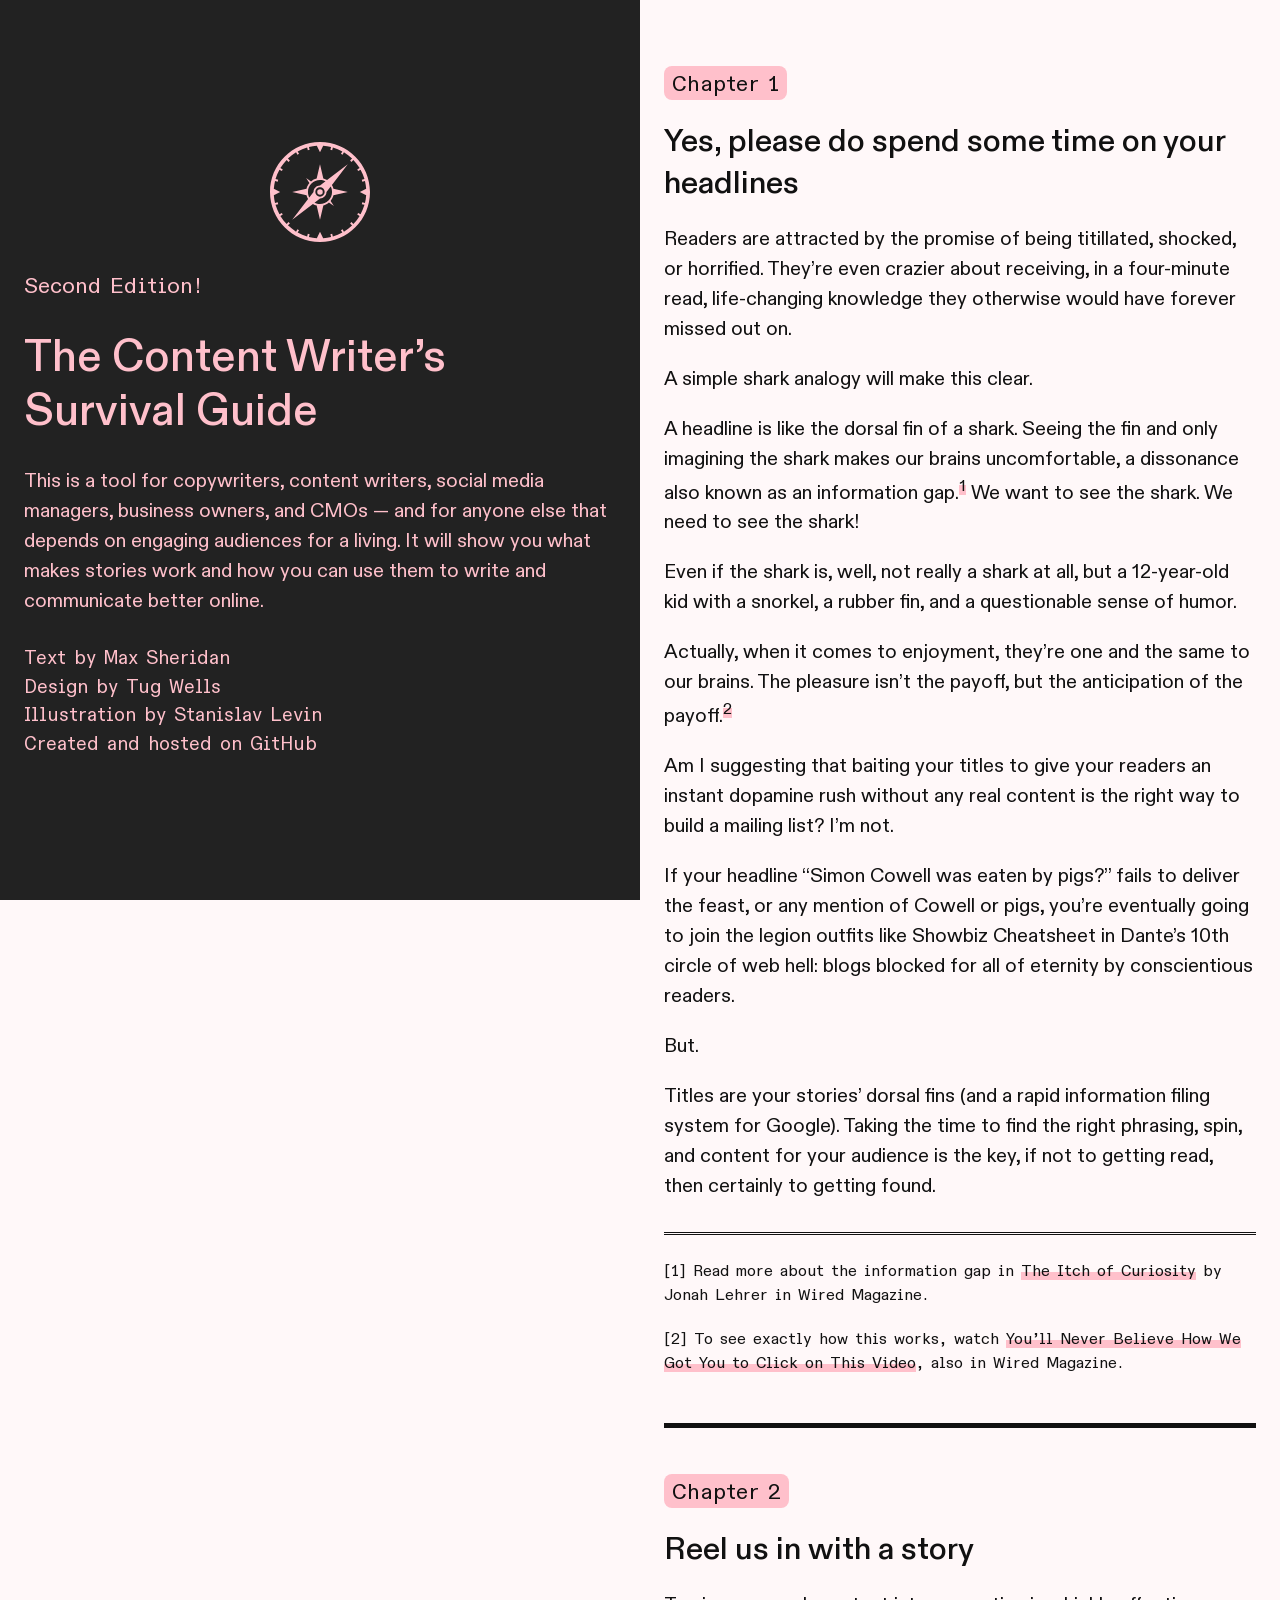
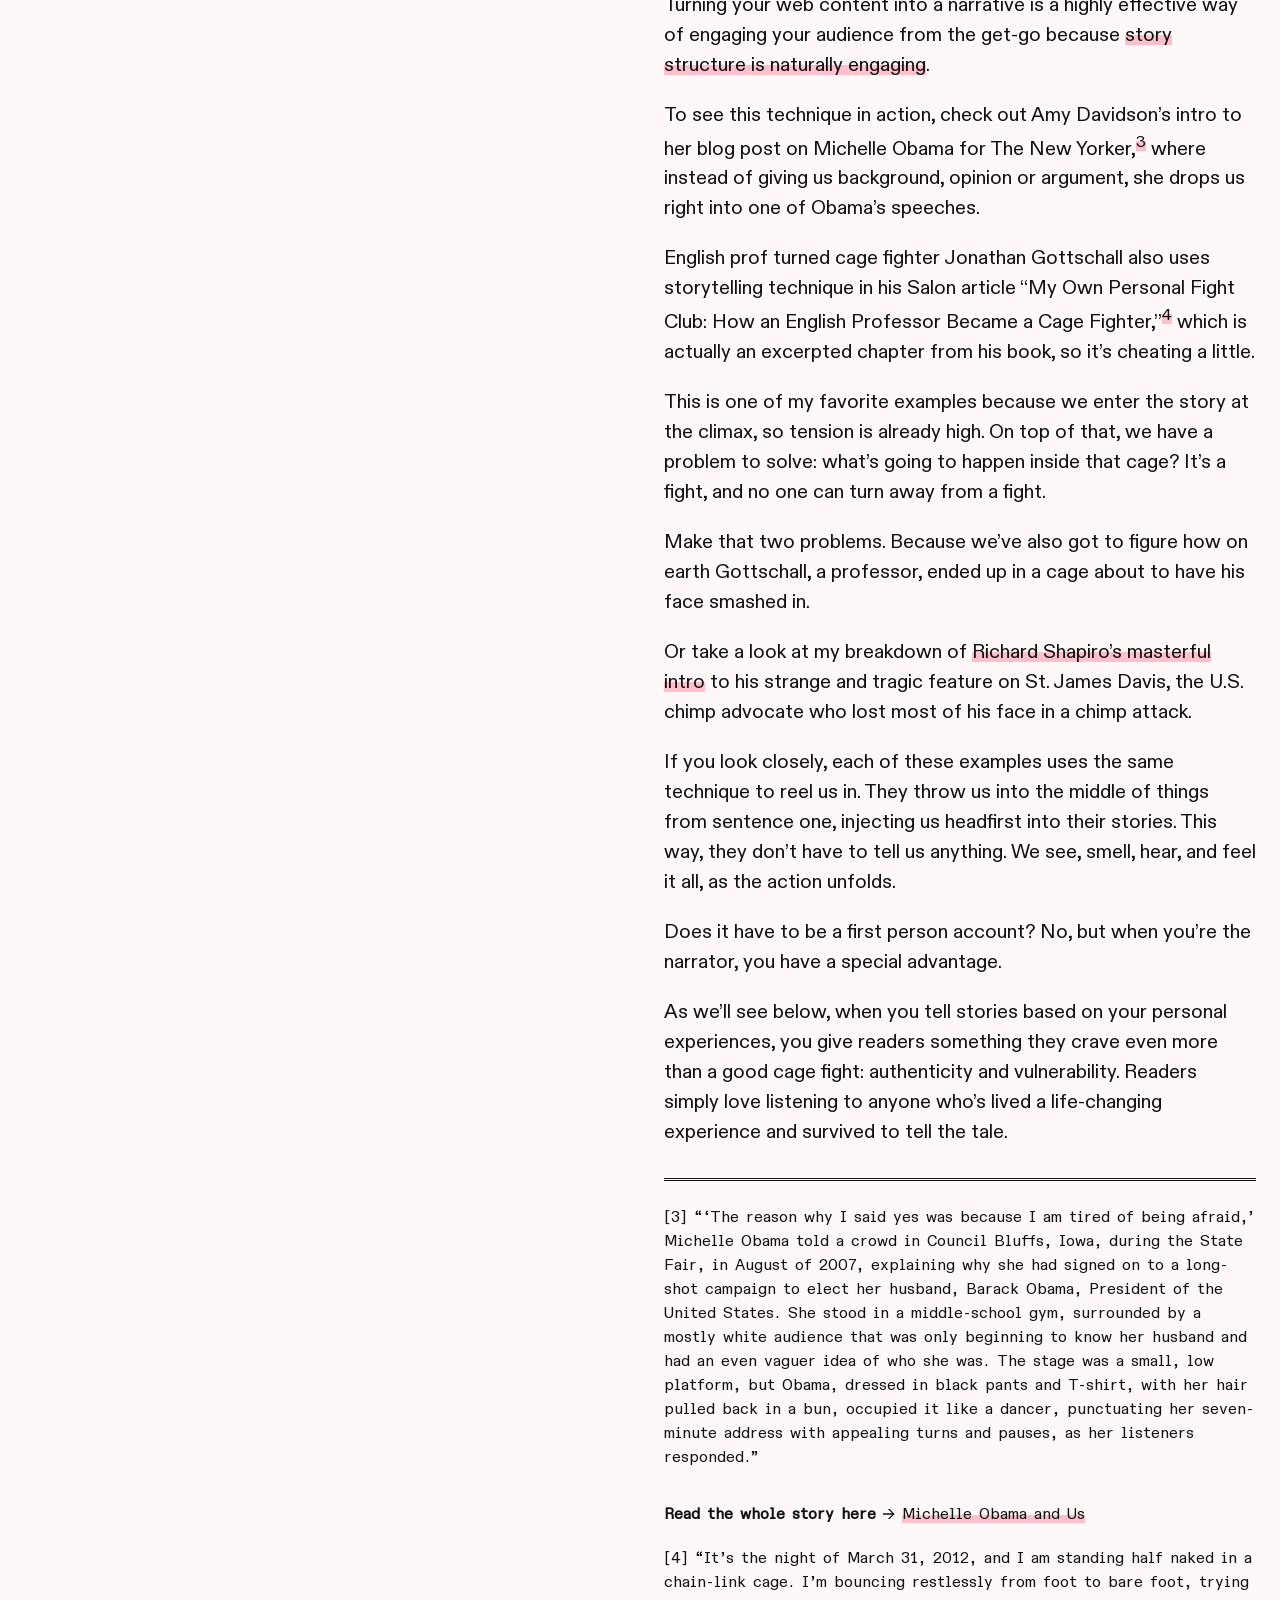
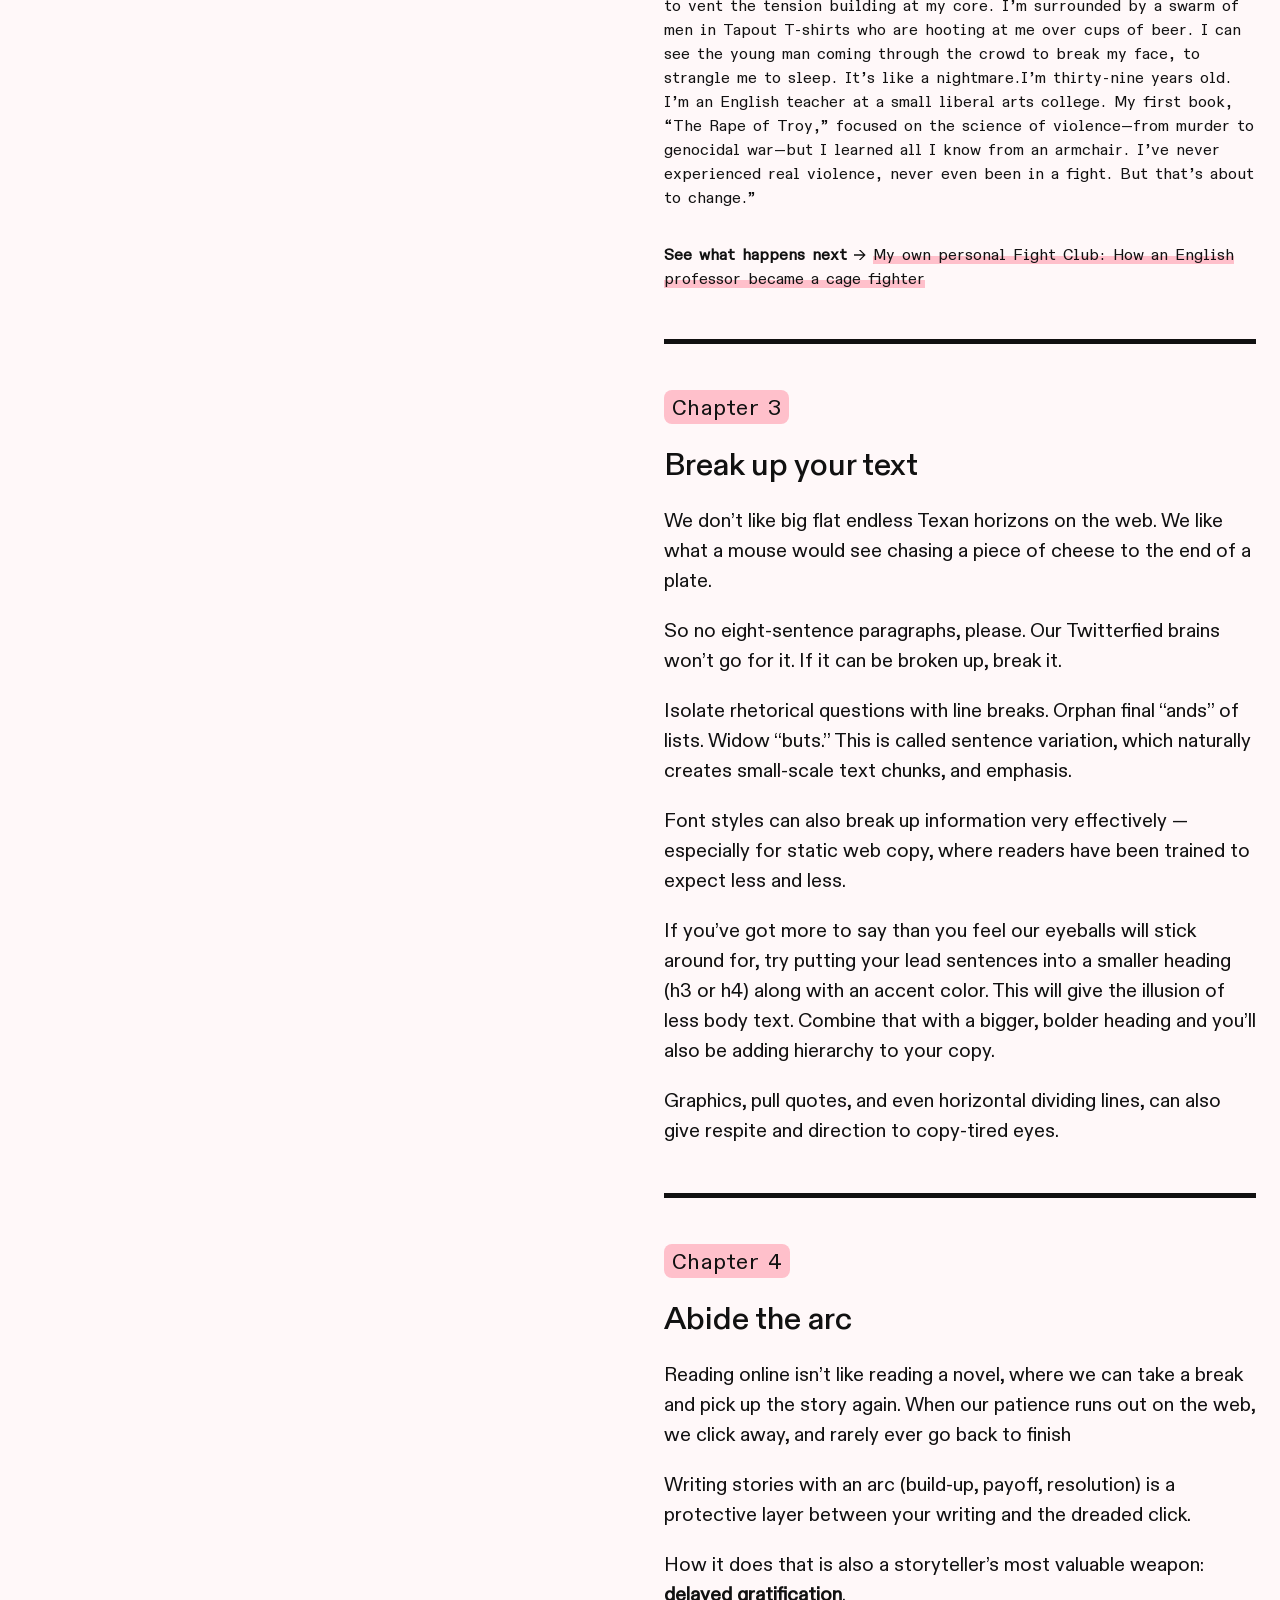
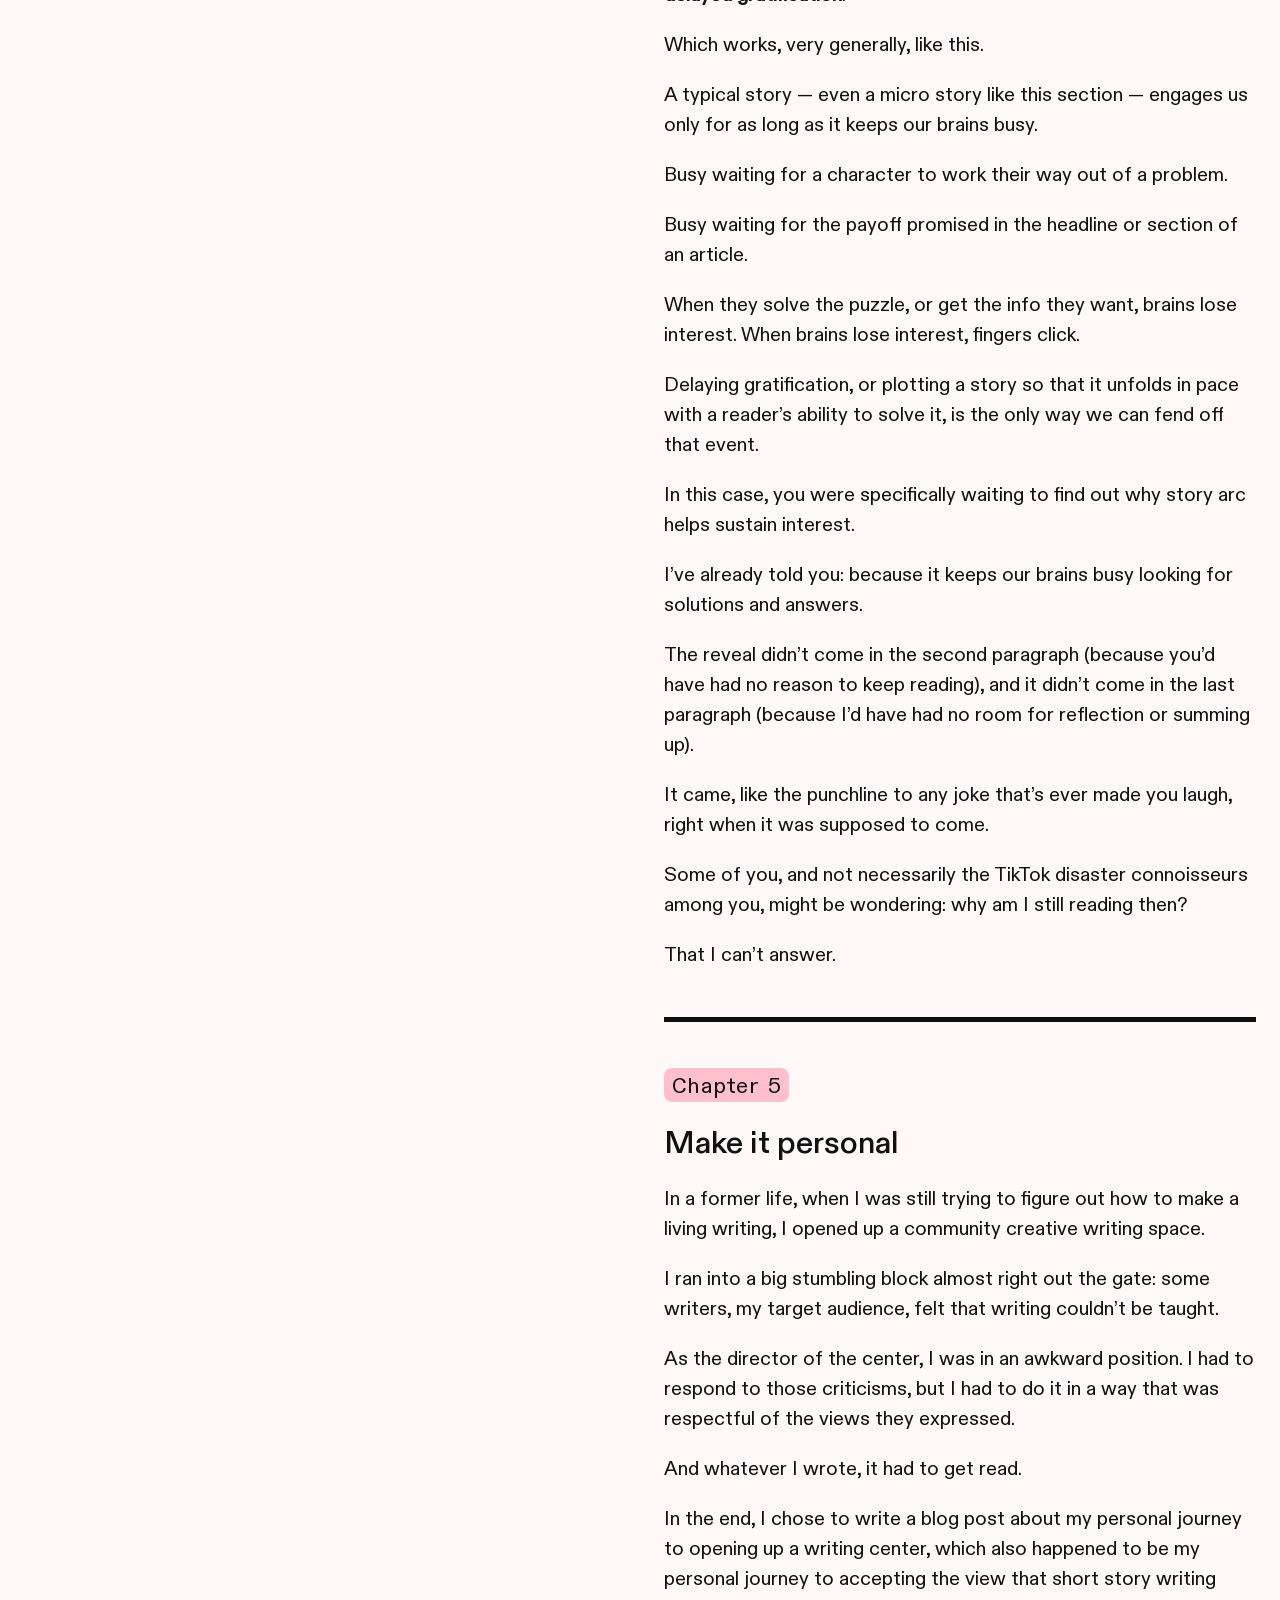
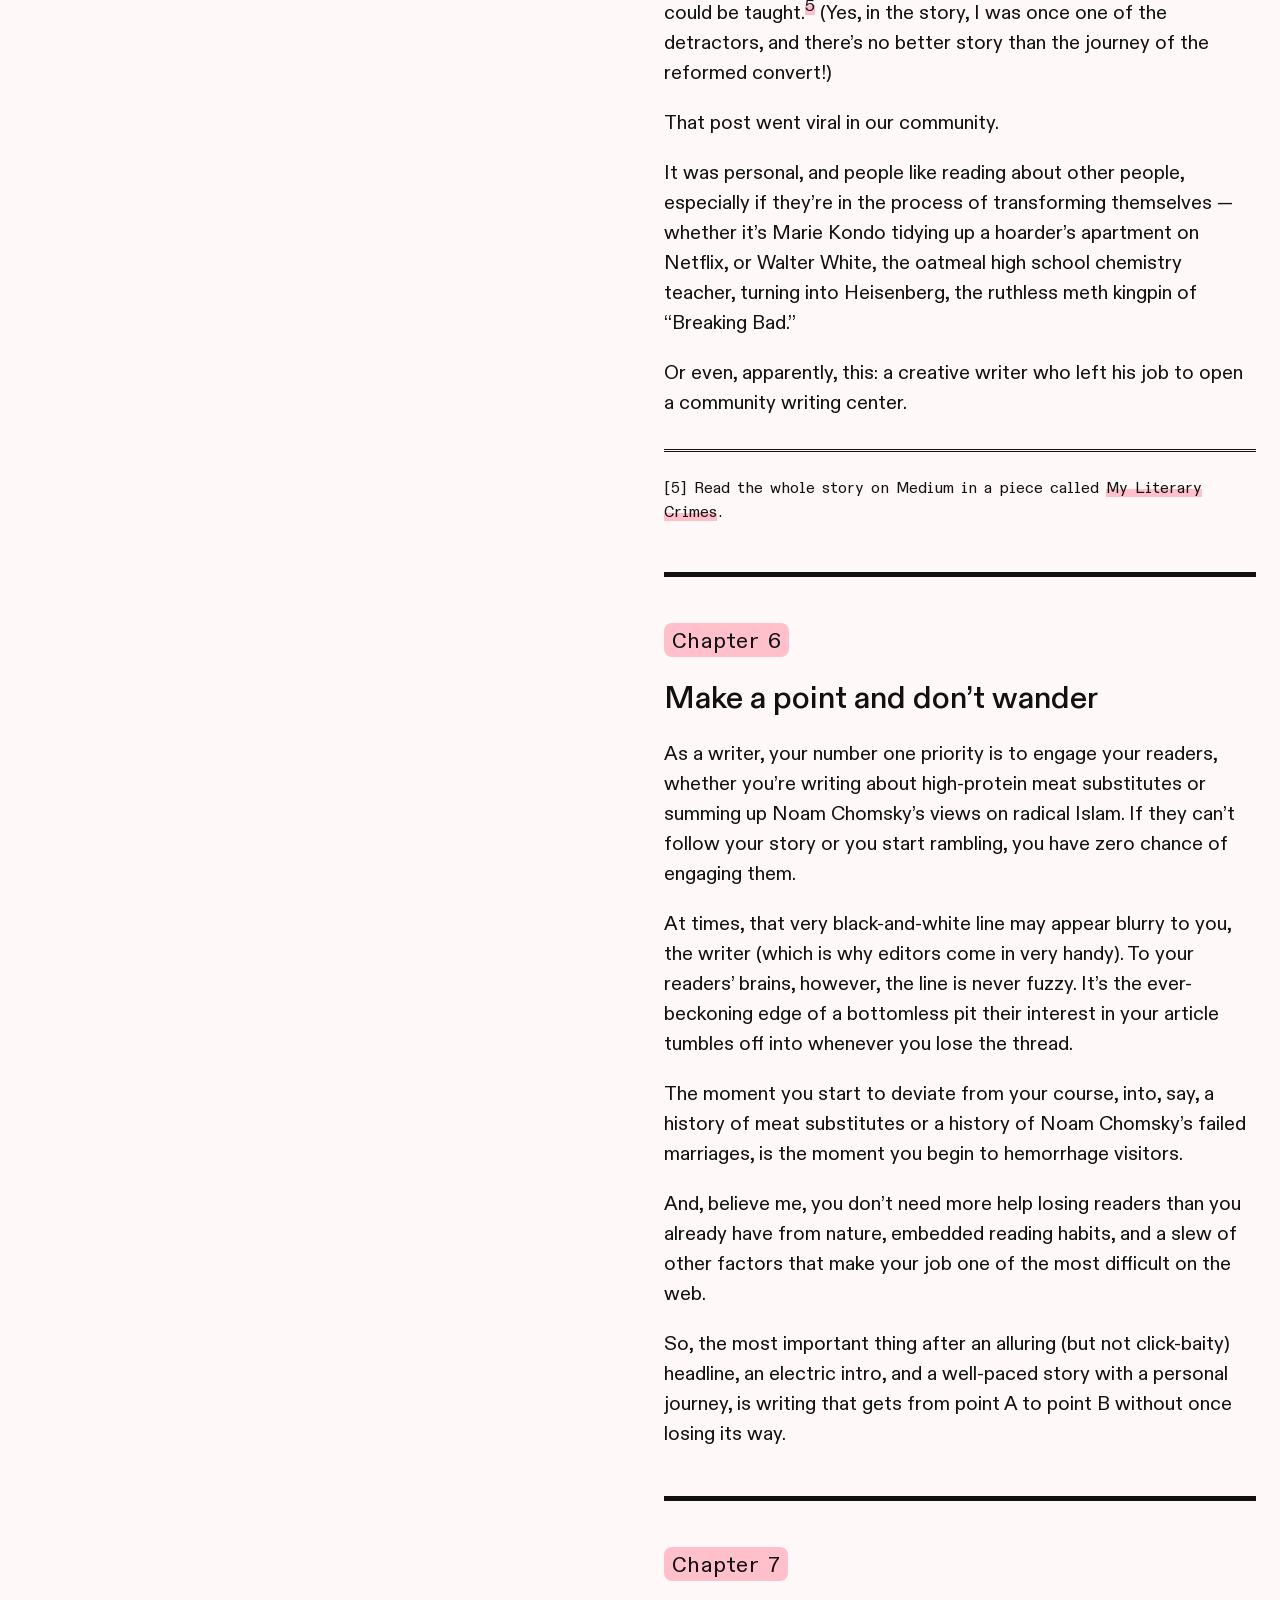
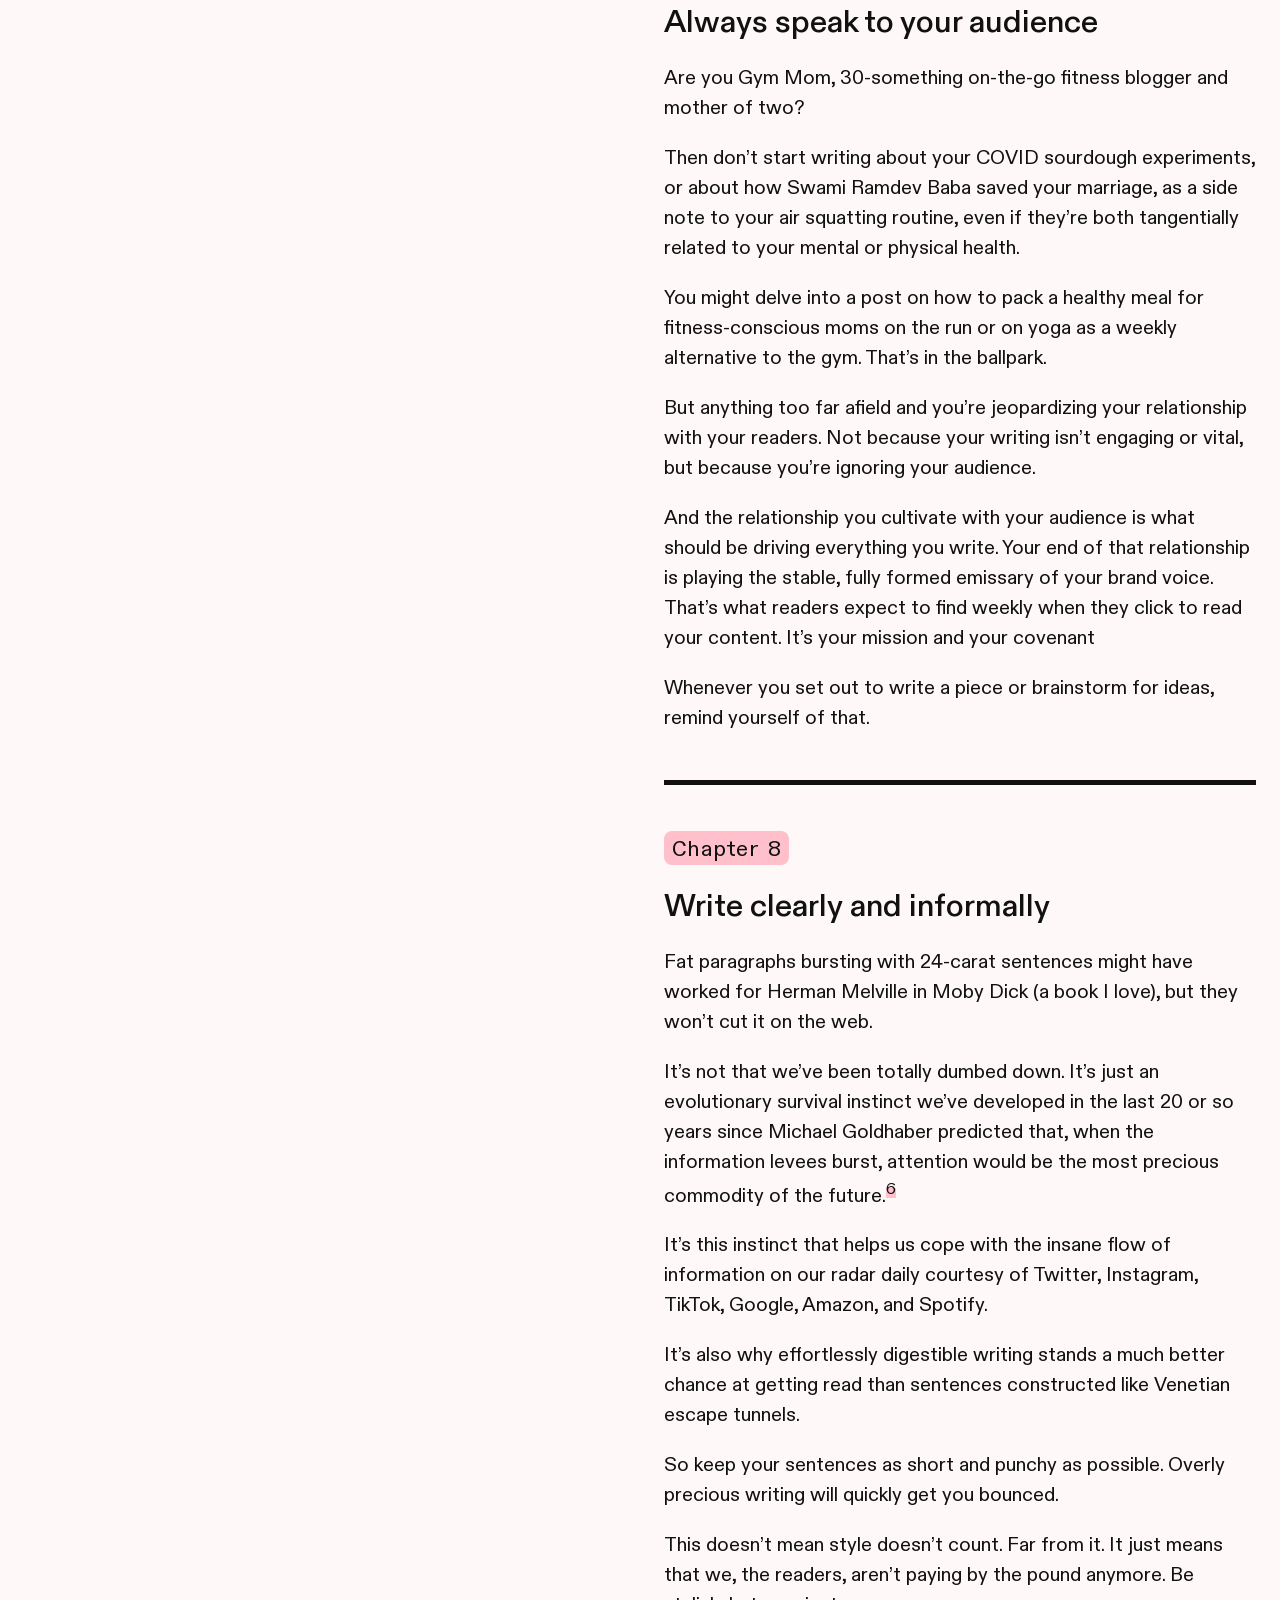
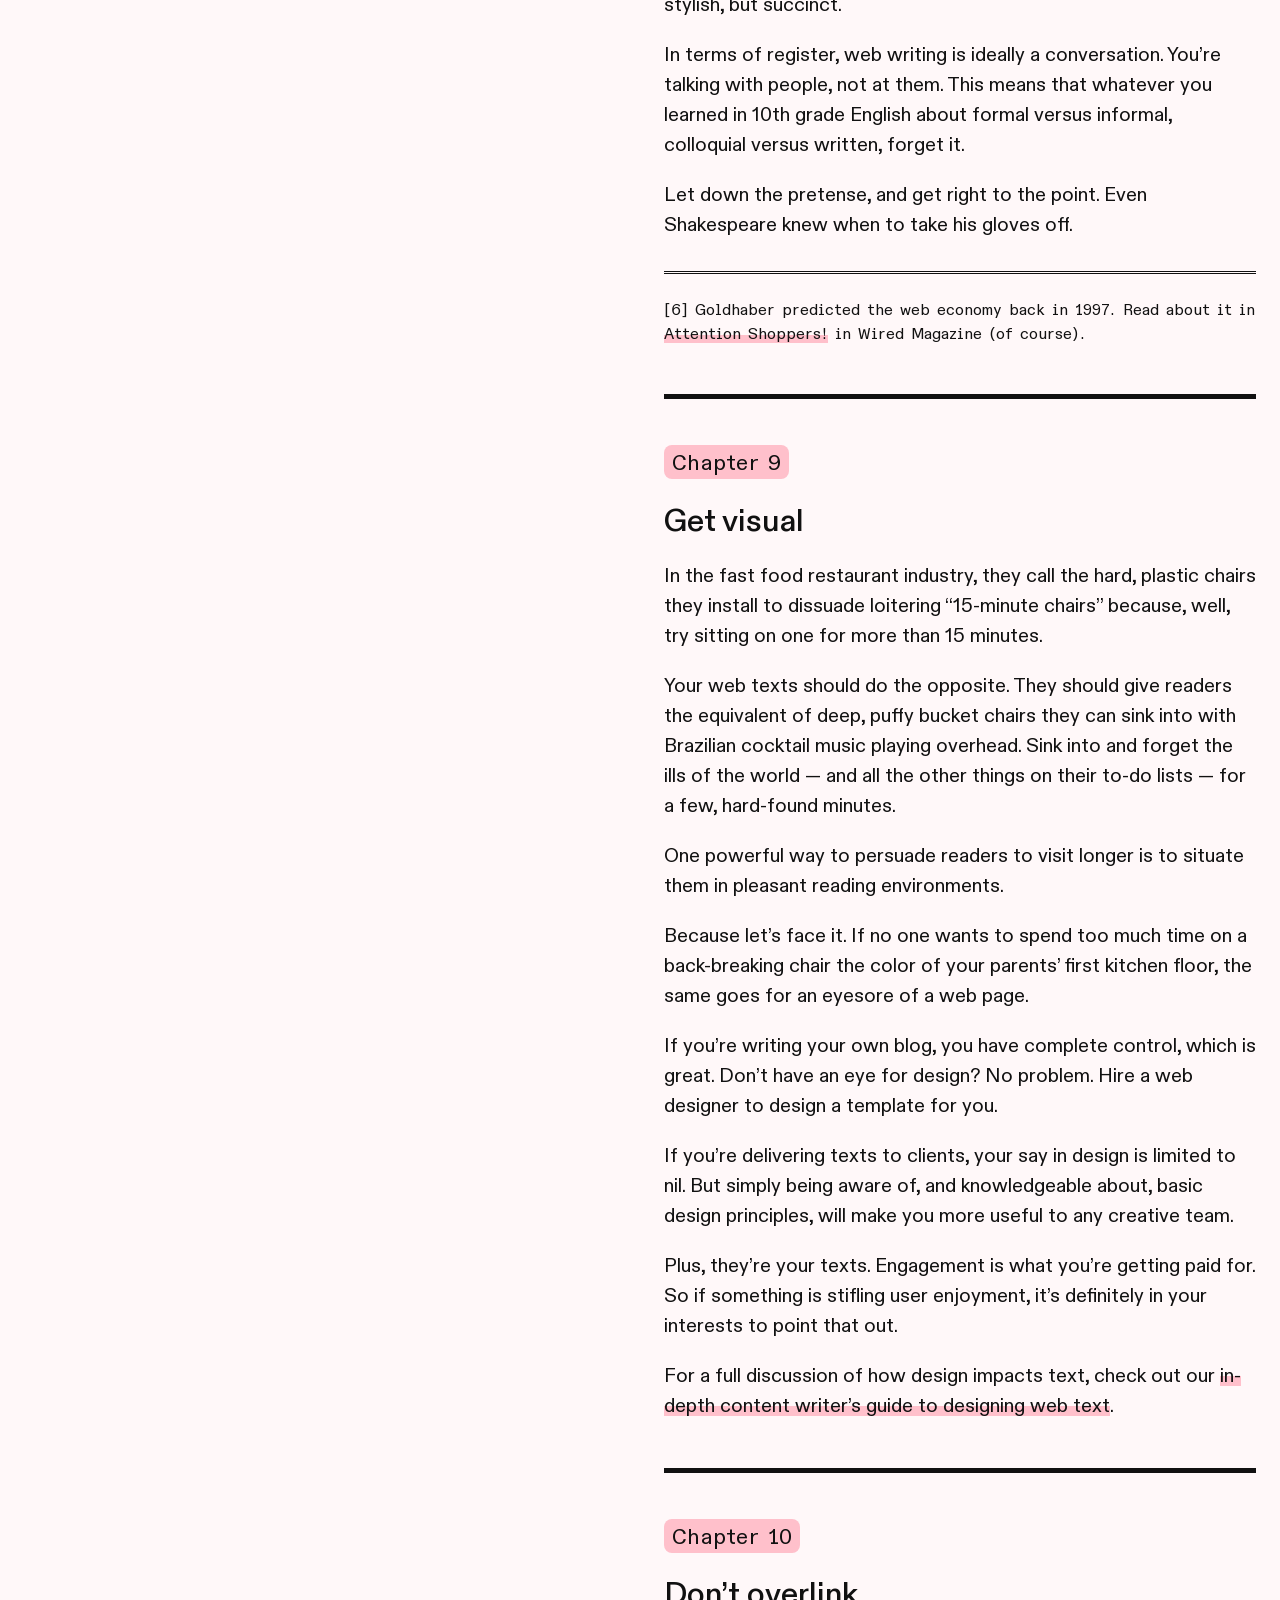
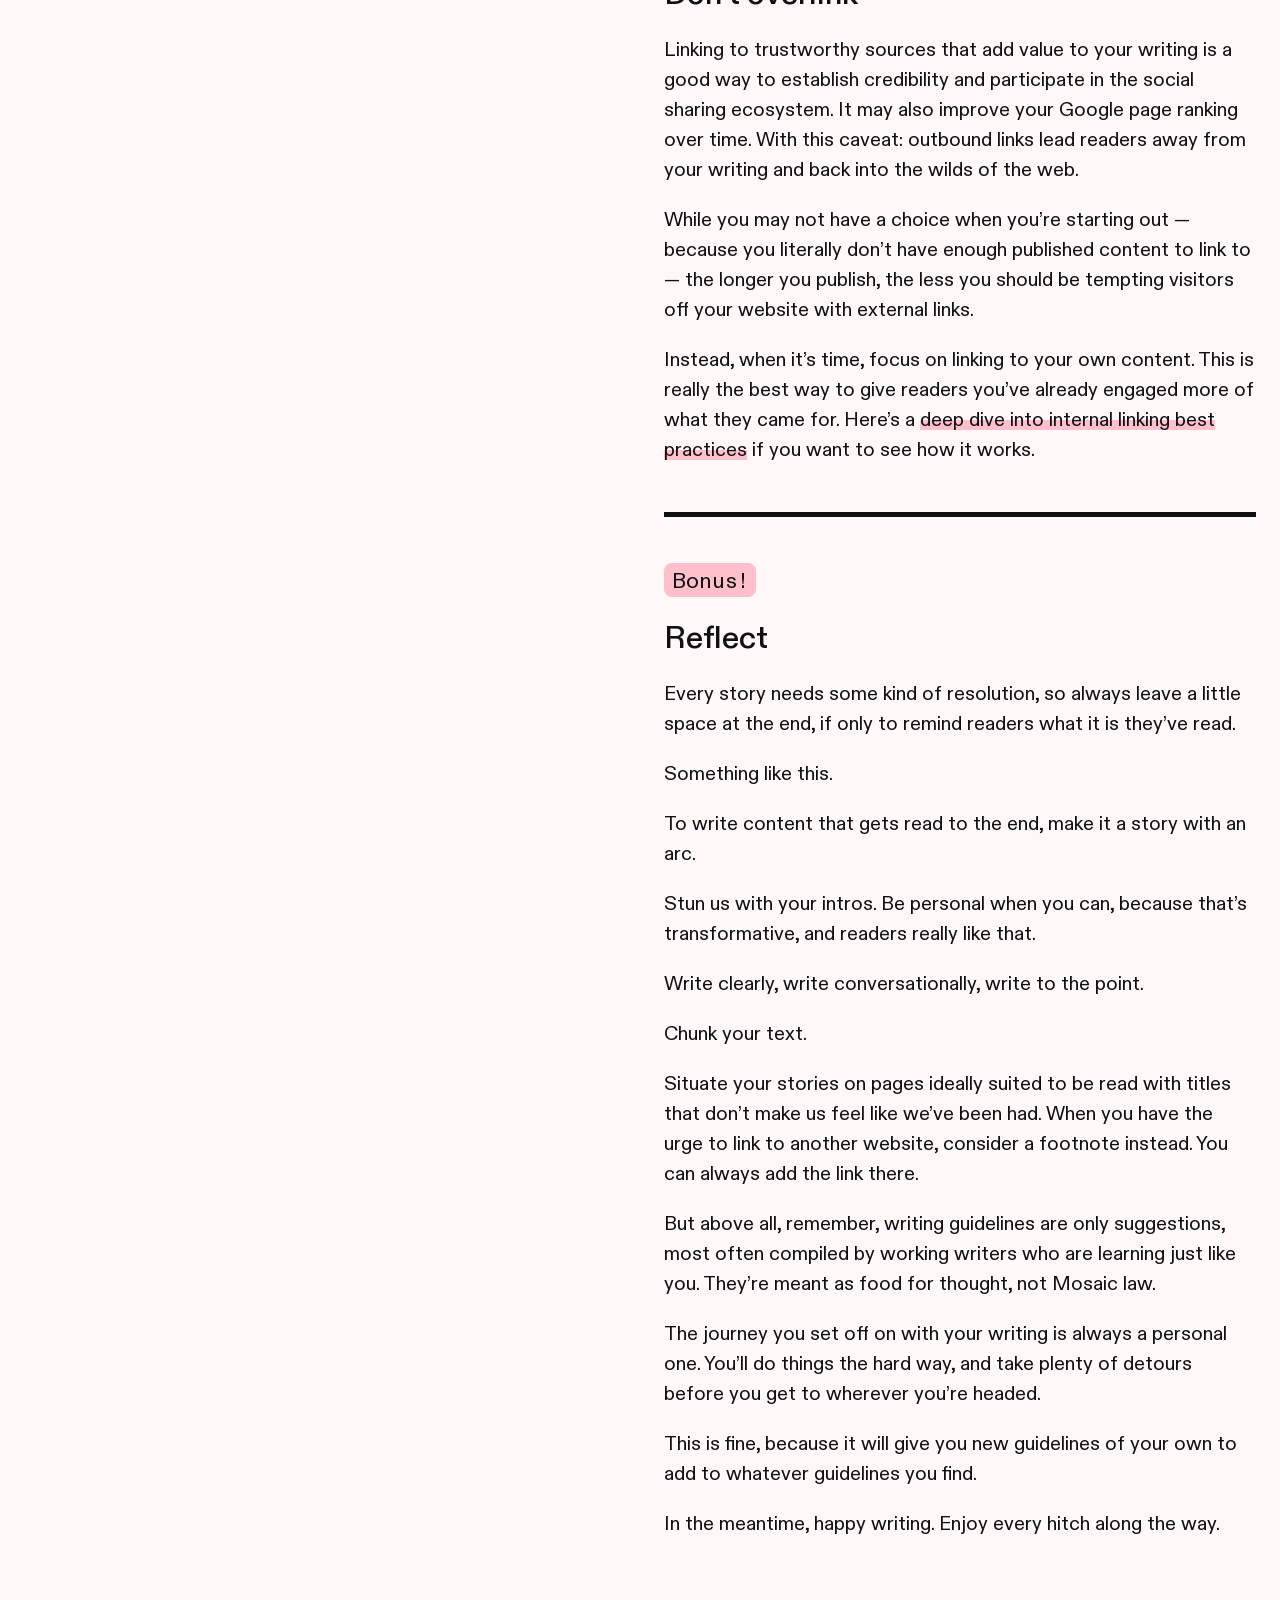
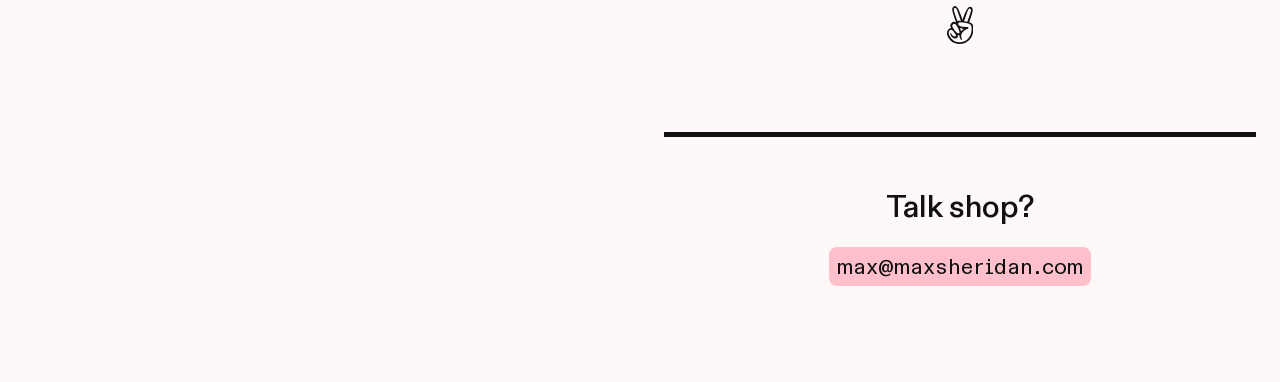
==== commit 2b6c2386: "Update CSS" ====
--- a/index.html
+++ b/index.html
@@ -9,7 +9,7 @@
         <link rel="preload" as="font" href="/assets/type/ABC_Diatype.woff2" type="font/woff2" crossorigin>
         <link rel="preload" as="font" href="/assets/type/ABC_Diatype_Medium.woff2" type="font/woff2" crossorigin>
 		<link rel="preload" as="font" href="/assets/type/ABC_Diatype_Semi-Mono.woff2" type="font/woff2" crossorigin>
-		<link rel="stylesheet" href="/global.css" type="text/css">
+		<link rel="stylesheet" href="/style.css" type="text/css">
 		<link rel="icon" sizes="32x32" href="/favicon.ico" type="image/x-icon">
         <link rel="icon" sizes="any" href="/favicon.svg" type="image/svg+xml" >
         <link rel="apple-touch-icon" href="/assets/icons/apple_touch_icon.png" type="image/png">
@@ -35,17 +35,27 @@
 			<div id="cwsg" class="page">
 				<div class="cover">
 					<div class="text-overlay">
-						<img src="assets/graphics/compass.svg" alt="compass" width="100px" height="100px" style="margin: 0 auto 2em" fetchpriority="high" loading="eager">
+						<img src="assets/graphics/compass.svg" alt="compass" width="100" height="100" fetchpriority="high" loading="eager">
 						</img>   
-						<h2 style="box-shadow: none; margin-bottom: 1rem;">Second Edition!</h2>
-						<h1>The Content Writer’s Survival Guide</h1><p>
-						<p style="margin: 1.5rem 0 1.75rem 0;"">This is a tool for copywriters, content writers, social media managers, business owners, and CMOs — and for anyone else that depends on engaging audiences for a living. It will show you what makes stories work and how you can use them to write and communicate better online.</p>
-						<p class="credits">
-							Text by Max Sheridan<br>
-							Design by Tug Wells<br>
-							Illustration by Stanislav Levin<br>
-							Created and hosted on GitHub
-						</p> 
+						<h2>Second Edition!</h2>
+						<h1>The Content Writer’s Survival Guide</h1>
+						<p>This is a tool for copywriters, content writers, social media managers, business owners, and CMOs — and for anyone else that depends on engaging audiences for a living. It will show you what makes stories work and how you can use them to write and communicate better online.</p>
+						<div>
+							<ul class="margins-off">
+								<li>
+									Text by Max Sheridan
+								</li>
+								<li>
+									Design by Tug Wells
+								</li>
+								<li>
+									Illustration by Stanislav Levin
+								</li>
+								<li>
+									Created and hosted on GitHub
+								</li>
+							</ul>
+						</div>
 					</div>
 				</div> 
 				<div class="text">
@@ -280,7 +290,7 @@
 							<p>
 							In the meantime, happy writing. Enjoy every hitch along the way.</p>
 							<div id="coda">
-								<svg class="coda" width="100%" height="100%" viewBox="0 0 28 40" xmlns="http://www.w3.org/2000/svg" xml:space="preserve" fill-rule="evenodd" clip-rule="evenodd" stroke-linejoin="round" stroke-miterlimit="2"><path d="M23.373 17.06q2.473.467 3.488 2.087t1.017 5.11q0 6.924-4.163 11.333Q19.554 40 13.069 40a13.8 13.8 0 0 1-4.958-.921 12.2 12.2 0 0 1-4.133-2.567q-1.98-1.815-2.968-3.833a9.4 9.4 0 0 1-.989-4.136q0-2.363 1.017-3.652 1.018-1.294 3.214-1.758a14 14 0 0 1-.604-1.623 4 4 0 0 1-.193-1.015q0-1.235 1.304-2.53 1.306-1.289 2.459-1.289.495 0 1.046.179.548.18 1.263.59Q7.41 11.455 6.45 8.2t-.961-4.491q0-1.702.88-2.706T8.757 0q2.581 0 6.539 11.539.684 1.978 1.043 3.05l.85-2.417Q21.149.742 24.004.742q1.402 0 2.241.947.837.95.837 2.541 0 1.21-.92 4.424-.92 3.212-2.788 8.407m-1.979-.469a195 195 0 0 0 2.872-8.254q1.031-3.257 1.029-3.997 0-.797-.342-1.236a1.15 1.15 0 0 0-.95-.44q-.769 0-1.563 1.277-.797 1.278-1.759 4.107l-2.747 7.94zm-6.759-.933-2.965-8.57q-1.154-3.271-1.786-4.272Q9.25 1.81 8.51 1.813a1.15 1.15 0 0 0-.933.439q-.359.44-.359 1.181 0 1.266.961 4.396.961 3.132 2.886 8.214a.94.94 0 0 1 .467-.426 2.3 2.3 0 0 1 .825-.122q.164 0 .659.026.494.028 1.62.138m3.106 8.325a16 16 0 0 1-2.24-.249 11.7 11.7 0 0 1-2.02-.548q.44.879.783 1.758t.563 1.73q.66-.823 1.388-1.496t1.526-1.195m-14.04 4.285q.386.469 1.07 1.374 1.815 2.499 3.353 2.499a1.45 1.45 0 0 0 .933-.328q.415-.331.413-.687 0-.413-.549-1.374a17.4 17.4 0 0 0-1.512-2.17q-1.097-1.4-1.826-2.047-.727-.647-1.167-.645-.962 0-1.773 1.029-.81 1.031-.81 2.431 0 1.125.564 2.513.563 1.388 1.634 2.79a10.9 10.9 0 0 0 4.025 3.338q2.403 1.168 5.315 1.168 5.359 0 8.97-3.997 3.614-4 3.614-10.015 0-1.84-.277-2.926t-.904-1.58q-1.128-.933-4.384-1.676a30.5 30.5 0 0 0-6.799-.741q-.987 0-1.402.33-.41.329-.41 1.126 0 1.868 2.087 2.705 2.088.84 6.758.84h1.128q.384 0 .616.288a1.74 1.74 0 0 1 .317.865q-.47.44-1.923 1.003-1.455.563-2.227 1.111a9.85 9.85 0 0 0-2.649 2.872q-1.005 1.665-1.003 3.146 0 .907.424 2.183.427 1.277.427 1.58v.192l-.054.249q-1.21-.085-1.91-1.416-.702-1.334-.702-3.557v-.248a1.4 1.4 0 0 1-.424.274 1.2 1.2 0 0 1-.455.084 2.3 2.3 0 0 1-.466-.042 5 5 0 0 1-.495-.124 4.7 4.7 0 0 1 .167 1.046 2.3 2.3 0 0 1-.797 1.744q-.798.726-1.897.726-1.73 0-3.516-1.687-1.787-1.693-1.787-3.313 0-.302.07-.534a.94.94 0 0 1 .233-.399m8.242.659q.469 0 .851-.425a1.34 1.34 0 0 0 .385-.92q0-.521-.755-2.432a24.4 24.4 0 0 0-1.883-3.75q-.825-1.372-1.62-2.073-.797-.703-1.512-.701-.574 0-1.277.727-.699.729-.699 1.36 0 .66.687 1.978t1.84 2.801q1.208 1.623 2.279 2.528t1.704.907" fill="#111" fill-rule="nonzero"/></svg>
+								<svg class="coda" viewBox="0 0 28 40"><path d="M23.373 17.06q2.473.467 3.488 2.087t1.017 5.11q0 6.924-4.163 11.333Q19.554 40 13.069 40a13.8 13.8 0 0 1-4.958-.921 12.2 12.2 0 0 1-4.133-2.567q-1.98-1.815-2.968-3.833a9.4 9.4 0 0 1-.989-4.136q0-2.363 1.017-3.652 1.018-1.294 3.214-1.758a14 14 0 0 1-.604-1.623 4 4 0 0 1-.193-1.015q0-1.235 1.304-2.53 1.306-1.289 2.459-1.289.495 0 1.046.179.548.18 1.263.59Q7.41 11.455 6.45 8.2t-.961-4.491q0-1.702.88-2.706T8.757 0q2.581 0 6.539 11.539.684 1.978 1.043 3.05l.85-2.417Q21.149.742 24.004.742q1.402 0 2.241.947.837.95.837 2.541 0 1.21-.92 4.424-.92 3.212-2.788 8.407m-1.979-.469a195 195 0 0 0 2.872-8.254q1.031-3.257 1.029-3.997 0-.797-.342-1.236a1.15 1.15 0 0 0-.95-.44q-.769 0-1.563 1.277-.797 1.278-1.759 4.107l-2.747 7.94zm-6.759-.933-2.965-8.57q-1.154-3.271-1.786-4.272Q9.25 1.81 8.51 1.813a1.15 1.15 0 0 0-.933.439q-.359.44-.359 1.181 0 1.266.961 4.396.961 3.132 2.886 8.214a.94.94 0 0 1 .467-.426 2.3 2.3 0 0 1 .825-.122q.164 0 .659.026.494.028 1.62.138m3.106 8.325a16 16 0 0 1-2.24-.249 11.7 11.7 0 0 1-2.02-.548q.44.879.783 1.758t.563 1.73q.66-.823 1.388-1.496t1.526-1.195m-14.04 4.285q.386.469 1.07 1.374 1.815 2.499 3.353 2.499a1.45 1.45 0 0 0 .933-.328q.415-.331.413-.687 0-.413-.549-1.374a17.4 17.4 0 0 0-1.512-2.17q-1.097-1.4-1.826-2.047-.727-.647-1.167-.645-.962 0-1.773 1.029-.81 1.031-.81 2.431 0 1.125.564 2.513.563 1.388 1.634 2.79a10.9 10.9 0 0 0 4.025 3.338q2.403 1.168 5.315 1.168 5.359 0 8.97-3.997 3.614-4 3.614-10.015 0-1.84-.277-2.926t-.904-1.58q-1.128-.933-4.384-1.676a30.5 30.5 0 0 0-6.799-.741q-.987 0-1.402.33-.41.329-.41 1.126 0 1.868 2.087 2.705 2.088.84 6.758.84h1.128q.384 0 .616.288a1.74 1.74 0 0 1 .317.865q-.47.44-1.923 1.003-1.455.563-2.227 1.111a9.85 9.85 0 0 0-2.649 2.872q-1.005 1.665-1.003 3.146 0 .907.424 2.183.427 1.277.427 1.58v.192l-.054.249q-1.21-.085-1.91-1.416-.702-1.334-.702-3.557v-.248a1.4 1.4 0 0 1-.424.274 1.2 1.2 0 0 1-.455.084 2.3 2.3 0 0 1-.466-.042 5 5 0 0 1-.495-.124 4.7 4.7 0 0 1 .167 1.046 2.3 2.3 0 0 1-.797 1.744q-.798.726-1.897.726-1.73 0-3.516-1.687-1.787-1.693-1.787-3.313 0-.302.07-.534a.94.94 0 0 1 .233-.399m8.242.659q.469 0 .851-.425a1.34 1.34 0 0 0 .385-.92q0-.521-.755-2.432a24.4 24.4 0 0 0-1.883-3.75q-.825-1.372-1.62-2.073-.797-.703-1.512-.701-.574 0-1.277.727-.699.729-.699 1.36 0 .66.687 1.978t1.84 2.801q1.208 1.623 2.279 2.528t1.704.907" fill="#111" fill-rule="nonzero"/></svg>
 							</div>
 						</section>
 						<section id="contact">
--- a/style.css
+++ b/style.css
@@ -0,0 +1,278 @@
+@font-face {
+    font-family: 'ABC Diatype';
+    src: url(/assets/type/ABC_Diatype.woff2) format('woff2');
+    font-weight: 400;
+    font-style: normal;
+    font-display: swap;
+}
+@font-face {
+    font-family: 'ABC Diatype Medium';
+    src: url(/assets/type/ABC_Diatype_Medium.woff2) format('woff2');
+    font-weight: 500;
+    font-style: normal;
+    font-display: swap;
+}
+@font-face {
+    font-family: 'ABC Diatype Semi-Mono';
+    src: url(/assets/type/ABC_Diatype_Semi-Mono.woff2) format('woff2');
+    font-weight: 400;
+    font-style: normal;
+    font-display: swap;
+}
+:root {
+    --gap: 1.25rem;
+    --medium-gap: 1.75rem;
+    --big-gap: 3rem;
+    --body-font: 'ABC Diatype',  Helvetica,  Arial,  sans-serif;
+    --heading-font: 'ABC Diatype Medium',  Helvetica,  Arial,  sans-serif;
+    --subheading-font: 'ABC Diatype Semi-Mono',  Helvetica,  Arial,  sans-serif;
+    --primary-color: #111;
+    --secondary-color: pink;
+    --tertiary-color: lightseagreen;
+    --background-color: #FFF8F9;
+    --cover-background-color: #222;
+}
+* {
+    margin: 0;
+    padding: 0;
+    border: 0;
+    box-sizing: border-box;
+    overscroll-behavior: none;
+}
+
+* + * {
+    margin-block-start: var(--gap);
+}
+
+.text-overlay * + * {
+    margin-block-start: var(--medium-gap)
+;}
+
+.margins-off * {
+    margin: 0;
+}
+
+html {
+    font-size: 16px;
+}
+
+body {
+    margin: unset;
+    font-family: var(--body-font);
+    font-size: 1.25rem;
+    font-weight: 400;
+    line-height: 1.5;
+    color: var(--primary-color);
+    background: var(--background-color);
+}
+
+.page {
+    display: flex;
+    min-height: 100dvh;
+}
+
+main {
+    margin: unset;
+}
+
+section {
+    margin: unset;
+    padding: var(--big-gap) 0;
+    border-bottom: 5px solid var(--primary-color);
+}
+
+section:first-child {
+    padding-top: 0;
+}
+
+section:last-child {
+    display: flex;
+    flex-direction: column;
+    justify-content: center;
+    align-items: center;
+    border-bottom: none;
+}
+
+.cover {
+    flex: 1;
+    position: sticky;
+    top: 0;
+    height: 100vh;
+    height: 100dvh;
+    background-color: var(--cover-background-color);
+}
+
+.text-overlay {
+    display: flex;
+    flex-direction: column;
+    justify-content: center;
+    max-width: 45rem;
+    height: 100%;
+    padding: var(--big-gap) 1.5rem;
+    margin: 0 auto;
+}
+
+.text-overlay {
+    * {
+        color: var(--secondary-color);
+    }
+}
+
+img {
+    margin: 0 auto;
+}
+
+.text {
+    flex: 1;
+    display: flex;
+    flex-direction: column;
+    align-items: center;
+    justify-content: center;
+    overflow-y: auto;
+    background: var(--background-color);
+}
+.text-wrapper {
+    max-width: 44rem;
+    padding: var(--big-gap) 1.5rem;
+}
+
+h4 {
+    font-family: var(--subheading-font);
+    font-size: 1rem;
+    font-weight: 500;
+}
+
+h3 {
+    font-family: var(--heading-font);
+    font-size: 2rem;
+    font-weight: 500;
+    line-height: 1.3;
+}
+
+h2 {
+    font-family: var(--subheading-font);
+    font-size: 1.4rem;
+    font-weight: 400;
+    line-height: 1.4;
+}
+
+.text h2 {
+    display: inline;
+    border-radius: .5rem;
+    padding: .25rem .5rem;
+    background: 0 var(--secondary-color);
+}
+
+h1 {
+    font-family: var(--heading-font);
+    font-size: 2.8rem;
+    font-weight: 500;
+    line-height: 1.2;
+}
+
+strong {
+    font-family: var(--heading-font);
+    font-weight: 500;
+}
+
+a, sup {
+    color: var(--primary-color);
+    box-shadow: inset 0 -10px 0 var(--secondary-color);
+    text-decoration: none;
+}
+
+a:hover {
+    box-shadow: inset 0 -10px 0 var(--tertiary-color)!important;
+}
+
+li {
+    list-style: none;
+    font-family: var(--subheading-font);
+    font-size: 1.2rem;
+}
+
+hr {
+    display: block;
+    height: 5px;
+    border: 0;
+    background: var(--primary-color);
+}
+
+.notes {
+    margin: 2rem 0 0;
+    padding: 1.5rem 0 0 0;
+    border-top: double var(--primary-color);
+}
+
+.notes a {
+    color: var(--primary-color);
+    box-shadow: inset 0 -8px 0 var(--secondary-color);
+    text-decoration: none;
+}
+
+#coda {
+    padding: var(--big-gap) 0 2rem;
+    text-align: center;
+}
+
+.coda {
+    width: auto;
+    height: clamp(36px, 5vw, 38px);
+}
+
+.arrow-rgt {
+    width: auto;
+    height: clamp(9px, 2vw, 10px);
+}
+
+header {
+    position: fixed;
+    top: 0;
+    left: 0;
+    width: 100%;
+    height: 3rem;
+    text-align: center;
+    background-color: var(--cover-background-color);
+    transition: transform 0.3s ease-in-out;
+    transform: translateY(-100%);
+}
+
+header p {
+    margin: 0;
+    line-height: 3rem;
+    color: var(--secondary-color);
+}
+
+@media (max-width:480px) {
+    h4 {
+    font-size: .9rem;
+}
+p {
+    font-size: 1.1rem;
+}
+p.credits {
+    font-size: 1.05rem;
+}
+h2 {
+    font-size: 1.3rem;
+}
+h3 {
+    font-size: 1.5rem;
+}
+h1 {
+    font-size: 1.8rem;
+}
+}@media (max-width:940px) {
+    .page {
+    display: flex;
+    flex-direction: column;
+}
+.cover {
+    flex: unset;
+    position: relative;
+    border-right: none;
+}
+.show {
+    transform: translateY(0);
+}
+}
